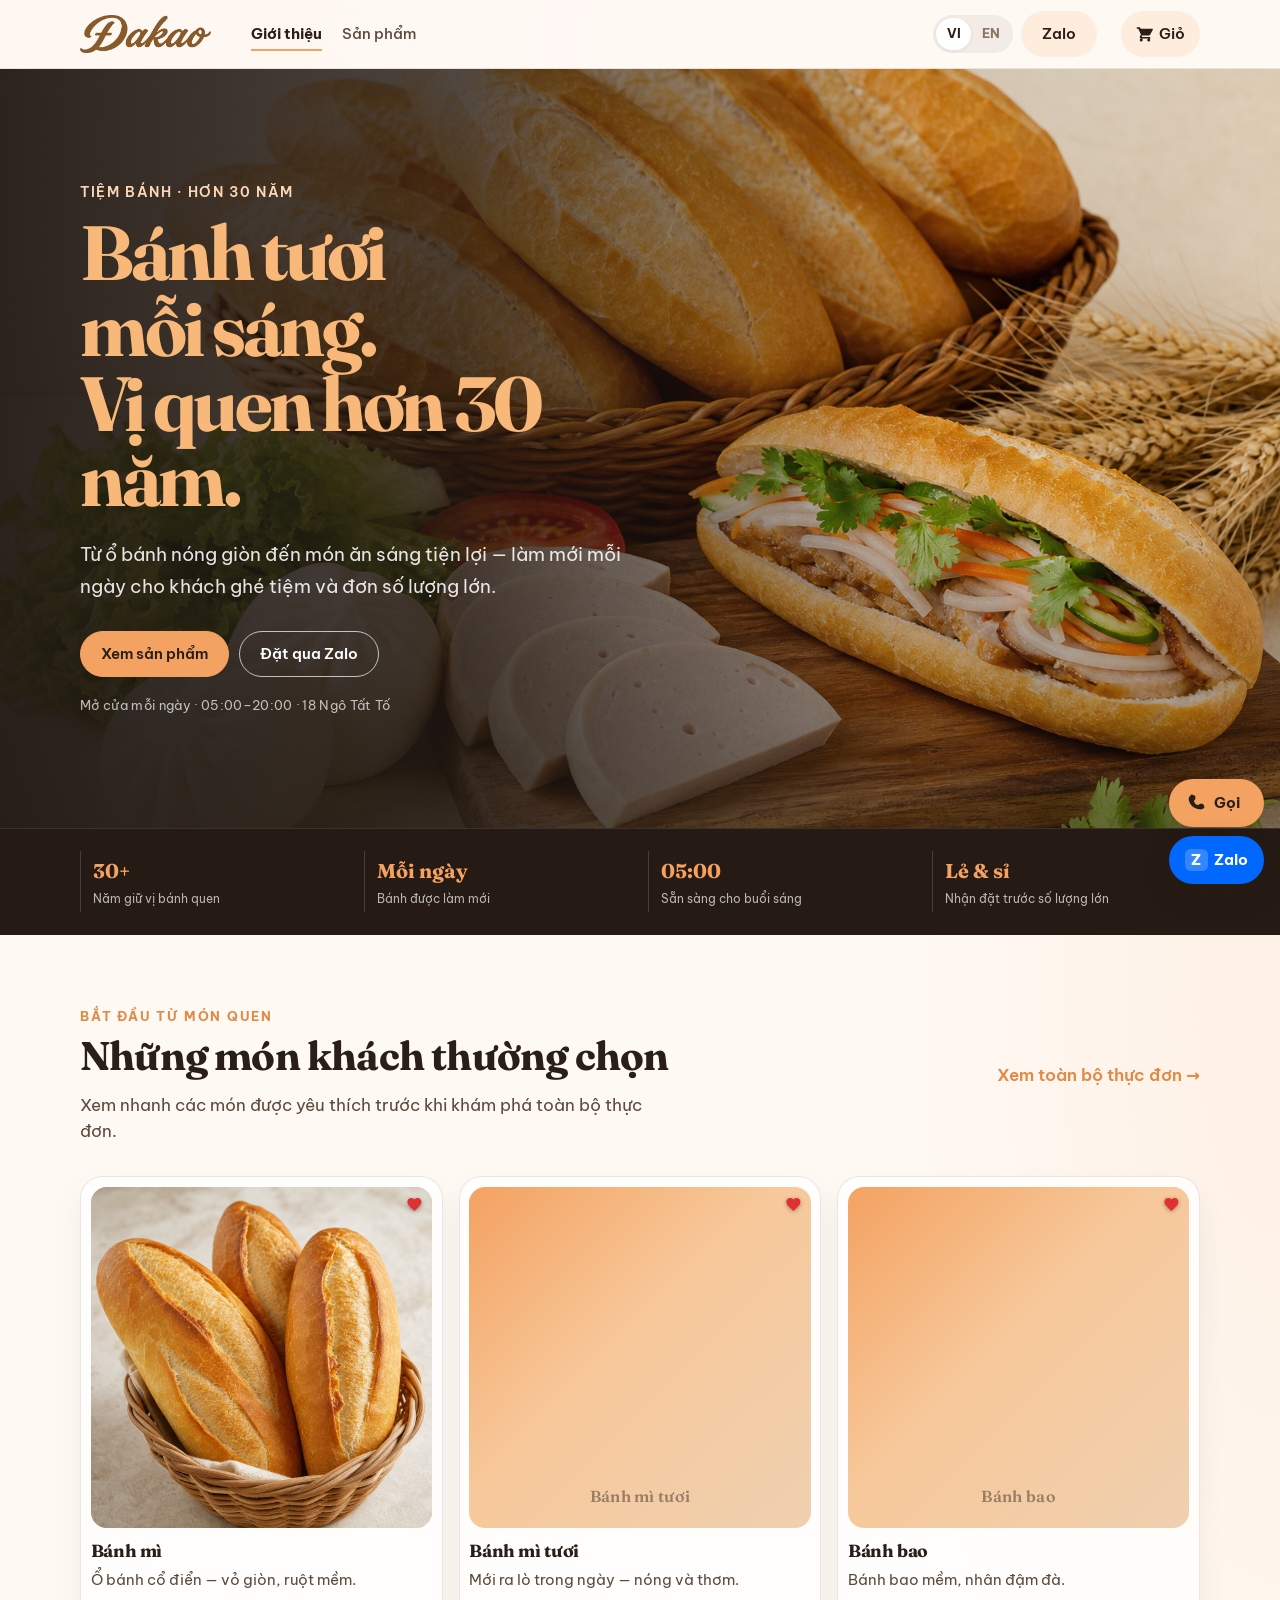
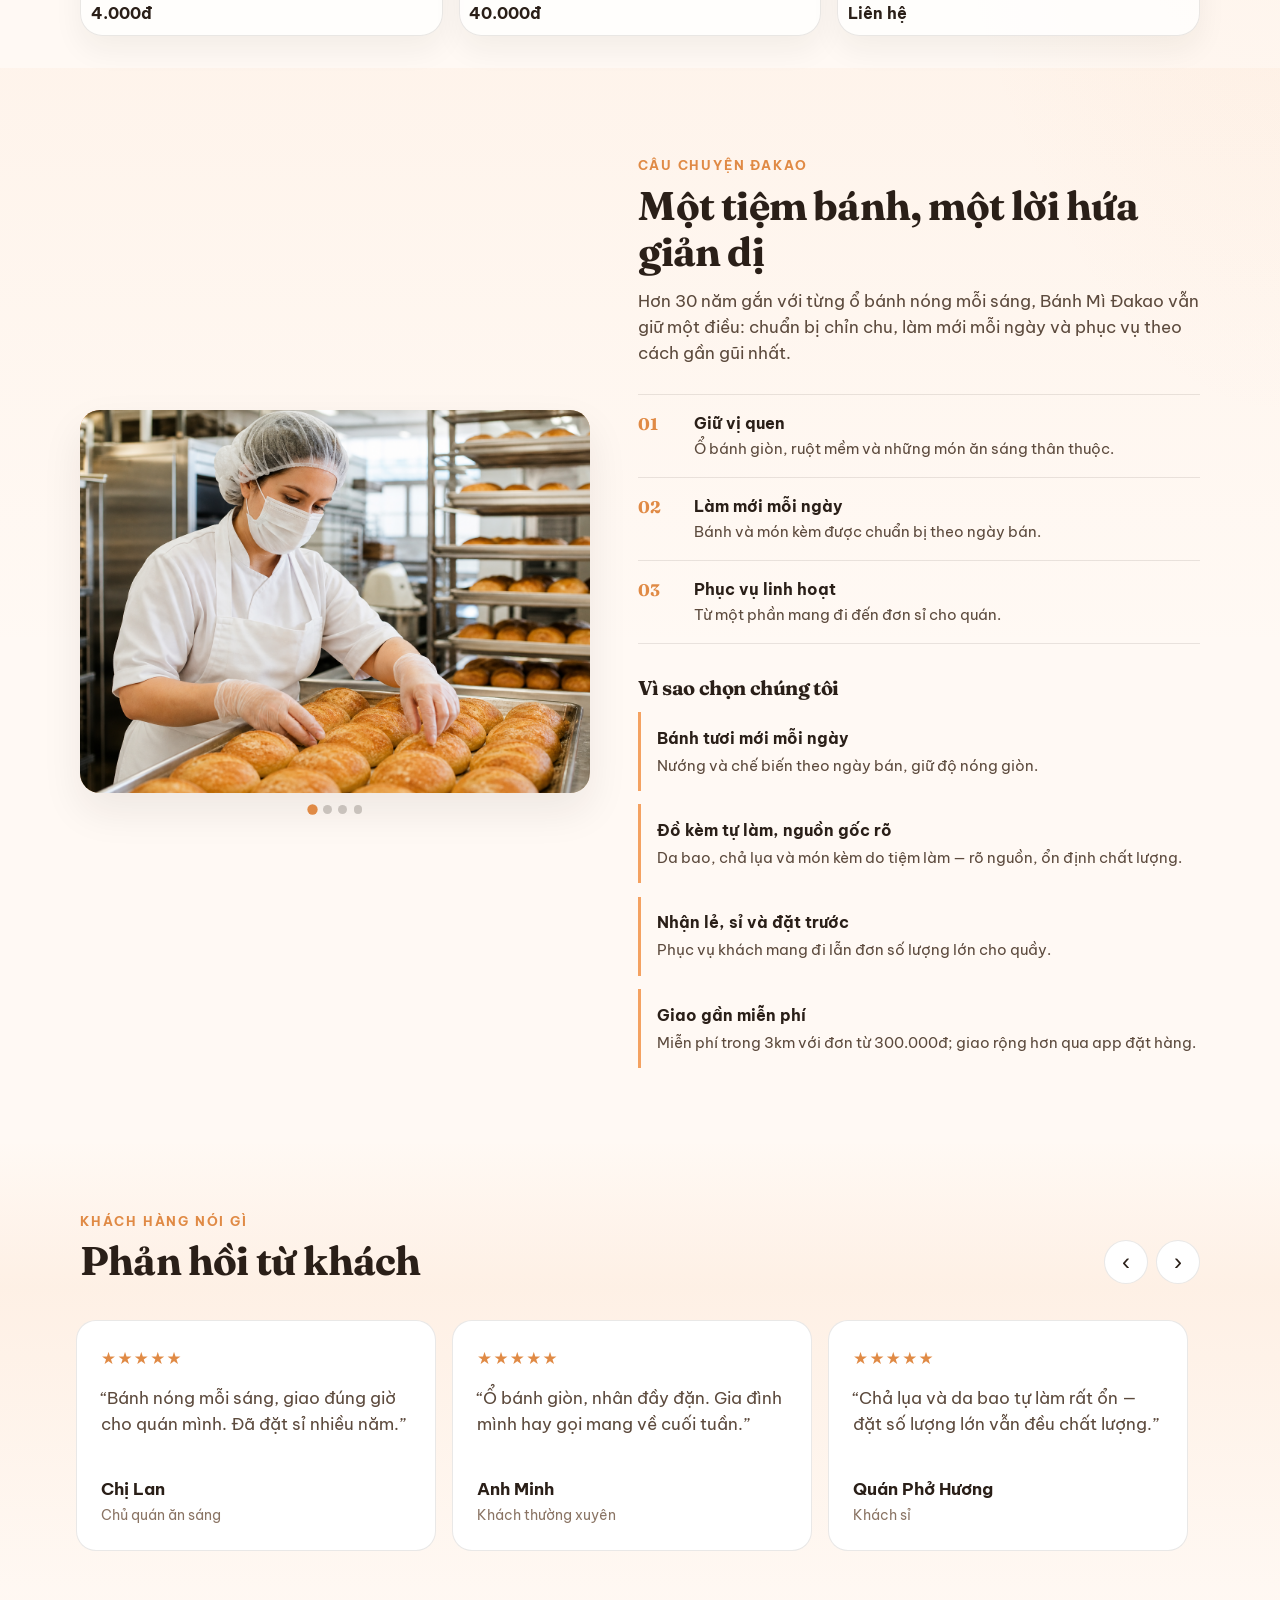
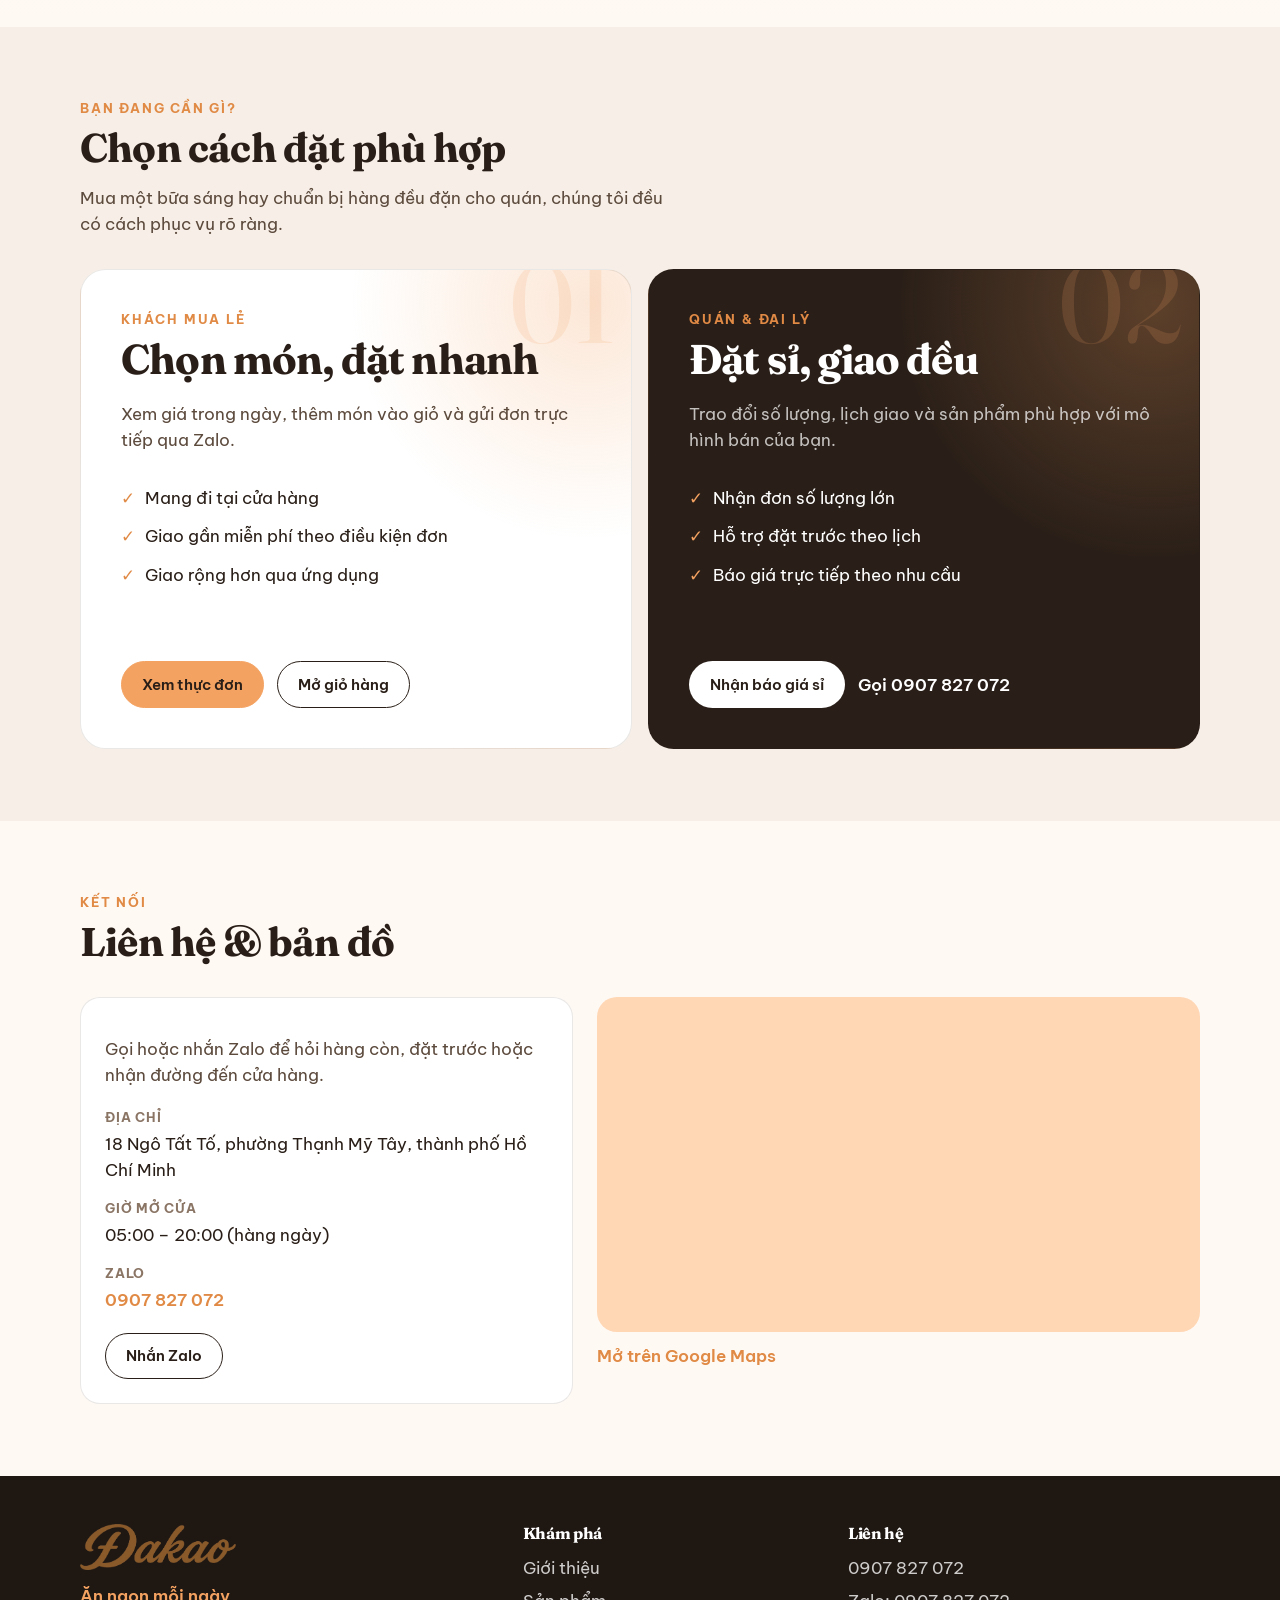
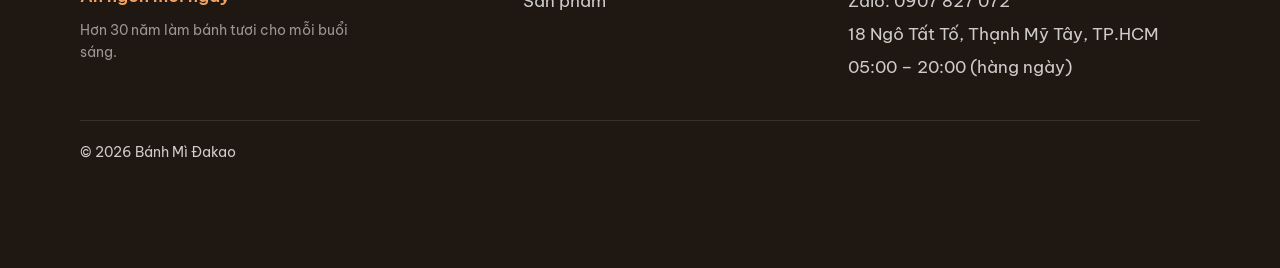
==== index.html @ 04a27c9d "Build brand-focused website preview" ====
<!DOCTYPE html>
<html lang="vi">
<head>
  <meta charset="UTF-8" />
  <meta name="viewport" content="width=device-width, initial-scale=1, viewport-fit=cover" />
  <meta name="description" content="Bánh Mì Đakao — bánh mì, bánh bao, sandwich, chả lụa. Ăn ngon mỗi ngày. Hơn 30 năm bánh tươi." />
  <link rel="canonical" href="https://banhmidakao.com/" />
  <meta property="og:type" content="website" />
  <meta property="og:locale" content="vi_VN" />
  <meta property="og:site_name" content="Bánh Mì Đakao" />
  <meta property="og:title" content="Bánh Mì Đakao — Hơn 30 năm bánh tươi mỗi ngày" />
  <meta property="og:description" content="Bánh mì, bánh bao và các món ăn sáng làm mới mỗi ngày. Nhận khách lẻ, đặt trước và đơn số lượng lớn." />
  <meta property="og:url" content="https://banhmidakao.com/" />
  <meta property="og:image" content="https://banhmidakao.com/assets/hero-banh-mi.jpg" />
  <meta name="twitter:card" content="summary_large_image" />
  <title>Bánh Mì Đakao — Ăn ngon mỗi ngày</title>
  <link rel="preconnect" href="https://fonts.googleapis.com" />
  <link rel="preconnect" href="https://fonts.gstatic.com" crossorigin />
  <link href="https://fonts.googleapis.com/css2?family=Be+Vietnam+Pro:wght@400;500;600;700&family=Fraunces:opsz,wght@9..144,600;9..144,700&display=swap" rel="stylesheet" />
  <link rel="stylesheet" href="styles.css?v=brand-refresh-4" />
  <link rel="icon" href="assets/favicon.png" type="image/png" />
  <script type="application/ld+json">
  {
    "@context": "https://schema.org",
    "@type": "Bakery",
    "name": "Bánh Mì Đakao",
    "url": "https://banhmidakao.com/",
    "image": "https://banhmidakao.com/assets/hero-banh-mi.jpg",
    "telephone": "+84907827072",
    "priceRange": "₫",
    "address": {
      "@type": "PostalAddress",
      "streetAddress": "18 Ngô Tất Tố",
      "addressLocality": "Thành phố Hồ Chí Minh",
      "addressCountry": "VN"
    },
    "openingHoursSpecification": [{
      "@type": "OpeningHoursSpecification",
      "dayOfWeek": ["Monday", "Tuesday", "Wednesday", "Thursday", "Friday", "Saturday", "Sunday"],
      "opens": "05:00",
      "closes": "20:00"
    }]
  }
  </script>
</head>
<body>
  <!--
    === EDIT NHANH (đồng bộ toàn trang) ===
    SĐT hiển thị: 0907 827 072
    SĐT tel link:  tel:+84907827072
    Zalo link:     https://zalo.me/0907827072
    Địa chỉ:       18 Ngô Tất Tố, phường Thạnh Mỹ Tây, thành phố Hồ Chí Minh
    Giờ mở cửa:    05:00 – 20:00 (hàng ngày)
    Hướng dẫn:     Docs/WEBSITE.md
  -->

  <a class="skip-link" href="#main" data-i18n="skip">Bỏ qua điều hướng</a>

  <header class="site-header">
    <div class="shell header-inner">
      <a class="logo" href="#gioi-thieu" aria-label="Bánh Mì Đakao">
        <img class="logo-img" src="assets/logo.png" alt="Đakao" width="182" height="53" />
      </a>

      <nav class="nav" aria-label="Main">
        <a href="#gioi-thieu" data-page-nav="home" data-i18n="nav.about">Giới thiệu</a>
        <a href="#san-pham" data-page-nav="products" data-i18n="nav.products">Sản phẩm</a>
      </nav>

      <div class="header-actions">
        <div class="lang-switch" role="group" aria-label="Language">
          <button type="button" class="lang-btn is-active" data-lang="vi" aria-pressed="true">VI</button>
          <button type="button" class="lang-btn" data-lang="en" aria-pressed="false">EN</button>
        </div>
        <!-- === EDIT: Zalo (header) === -->
        <a class="btn btn-ghost header-zalo" href="https://zalo.me/0907827072" target="_blank" rel="noopener noreferrer">Zalo</a>
      </div>

      <button type="button" class="nav-toggle" aria-expanded="false" aria-controls="mobile-nav" data-i18n-aria="nav.menu">
        <span class="nav-toggle-bar" aria-hidden="true"></span>
        <span class="visually-hidden" data-i18n="nav.menu">Menu</span>
      </button>

      <button type="button" class="btn btn-ghost header-cart" id="cart-open" data-i18n-aria="cart.open">
        <svg width="18" height="18" viewBox="0 0 24 24" fill="currentColor" aria-hidden="true"><path d="M7 18c-1.1 0-2 .9-2 2s.9 2 2 2 2-.9 2-2-.9-2-2-2Zm10 0c-1.1 0-2 .9-2 2s.9 2 2 2 2-.9 2-2-.9-2-2-2ZM7.2 14h9.9c.75 0 1.4-.41 1.74-1.03l3.58-6.49A1 1 0 0 0 21.55 5H6.21l-.94-2H1v2h2l3.6 7.59-1.35 2.44A2 2 0 0 0 7.2 18H19v-2H7.42l.78-1.42Z"/></svg>
        <span data-i18n="cart.openShort">Giỏ</span>
        <span class="cart-badge" id="cart-badge" hidden>0</span>
      </button>
    </div>

    <div id="mobile-nav" class="mobile-nav" hidden>
      <a href="#gioi-thieu" data-page-nav="home" data-i18n="nav.about">Giới thiệu</a>
      <a href="#san-pham" data-page-nav="products" data-i18n="nav.products">Sản phẩm</a>
      <a href="#giao-hang" data-page-nav="home" data-i18n="nav.delivery">Giao hàng</a>
    </div>
  </header>

  <main id="main">
    <div id="page-home" class="page-panel" data-page="home">
    <!-- === EDIT: Hero === -->
    <section id="top" class="hero" aria-labelledby="hero-brand">
      <div class="hero-media media-slot" data-ph="Hero">
        <img src="assets/hero-banh-mi.jpg" alt="Bánh mì nóng giòn của Bánh Mì Đakao" width="1920" height="1080" />
      </div>
      <div class="hero-overlay" aria-hidden="true"></div>
      <div class="shell hero-content">
        <p class="hero-kicker" data-i18n="hero.kicker">Tiệm bánh · Hơn 30 năm</p>
        <h1 id="hero-brand"><span class="hero-title-line" data-i18n="brandHero.title1">Bánh tươi mỗi sáng.</span><br /><span data-i18n="brandHero.title2">Vị quen hơn 30 năm.</span></h1>
        <p class="hero-lead" data-i18n="brandHero.lead">Từ ổ bánh nóng giòn đến món ăn sáng tiện lợi — làm mới mỗi ngày cho khách ghé tiệm và đơn số lượng lớn.</p>
        <div class="hero-actions">
          <a class="btn btn-primary" href="#san-pham" data-i18n="cta.products">Xem thực đơn</a>
          <a class="btn btn-outline-light" href="https://zalo.me/0907827072" target="_blank" rel="noopener noreferrer" data-i18n="brandHero.zalo">Đặt qua Zalo</a>
        </div>
        <p class="hero-note" data-i18n="brandHero.note">Mở cửa mỗi ngày · 05:00–20:00 · 18 Ngô Tất Tố</p>
      </div>
    </section>

    <section class="brand-proof" aria-label="Điểm nổi bật của Bánh Mì Đakao">
      <div class="shell brand-proof-grid">
        <div><strong>30+</strong><span data-i18n="proof.years">Năm giữ vị bánh quen</span></div>
        <div><strong data-i18n="proof.dailyTitle">Mỗi ngày</strong><span data-i18n="proof.daily">Bánh được làm mới</span></div>
        <div><strong>05:00</strong><span data-i18n="proof.morning">Sẵn sàng cho buổi sáng</span></div>
        <div><strong data-i18n="proof.retailTitle">Lẻ &amp; sỉ</strong><span data-i18n="proof.retail">Nhận đặt trước số lượng lớn</span></div>
      </div>
    </section>

    <section class="section home-favorites" aria-labelledby="home-favorites-title">
      <div class="shell">
        <div class="section-head brand-section-head">
          <div>
            <p class="eyebrow" data-i18n="homeBest.eyebrow">Bắt đầu từ món quen</p>
            <h2 id="home-favorites-title" data-i18n="homeBest.title">Những món khách thường chọn</h2>
            <p class="lead" data-i18n="homeBest.lead">Xem nhanh các món được yêu thích trước khi khám phá toàn bộ thực đơn.</p>
          </div>
          <a class="text-link" href="#san-pham" data-i18n="homeBest.link">Xem toàn bộ thực đơn →</a>
        </div>
        <ul class="product-grid brand-product-grid" id="home-best-sellers-grid" data-catalog="home-bestsellers">
          <li class="catalog-loading">Đang tải sản phẩm…</li>
        </ul>
      </div>
    </section>

    <!-- === EDIT: Giới thiệu === -->
    <section id="gioi-thieu" class="section about" aria-labelledby="about-title">
      <div class="shell about-grid">
        <div class="about-visual about-gallery" data-about-gallery>
          <div class="about-gallery-viewport">
            <ul class="about-gallery-track" data-about-gallery-track>
              <li class="about-gallery-slide">
                <div class="media-slot ratio-4x3" data-ph="About">
                  <img src="assets/about/01.jpg" alt="" width="960" height="720" />
                </div>
              </li>
              <li class="about-gallery-slide">
                <div class="media-slot ratio-4x3" data-ph="About">
                  <img src="assets/about/02.jpg" alt="" width="960" height="720" />
                </div>
              </li>
              <li class="about-gallery-slide">
                <div class="media-slot ratio-4x3" data-ph="About">
                  <img src="assets/about/03.jpg" alt="" width="960" height="720" />
                </div>
              </li>
              <li class="about-gallery-slide">
                <div class="media-slot ratio-4x3" data-ph="About">
                  <img src="assets/about/04.jpg" alt="" width="960" height="720" />
                </div>
              </li>
            </ul>
          </div>
          <div class="about-gallery-dots" data-about-gallery-dots></div>
        </div>
        <div class="about-copy reveal">
          <p class="eyebrow" data-i18n="story.eyebrow">Câu chuyện Đakao</p>
          <h2 id="about-title" data-i18n="story.title">Một tiệm bánh, một lời hứa giản dị</h2>
          <p class="lead" data-i18n="story.lead">Hơn 30 năm gắn với từng ổ bánh nóng mỗi sáng, Bánh Mì Đakao vẫn giữ một điều: chuẩn bị chỉn chu, làm mới mỗi ngày và phục vụ theo cách gần gũi nhất.</p>

          <div class="story-points" aria-label="Giá trị thương hiệu">
            <div><span>01</span><p><strong data-i18n="story.1.title">Giữ vị quen</strong><span data-i18n="story.1.body">Ổ bánh giòn, ruột mềm và những món ăn sáng thân thuộc.</span></p></div>
            <div><span>02</span><p><strong data-i18n="story.2.title">Làm mới mỗi ngày</strong><span data-i18n="story.2.body">Bánh và món kèm được chuẩn bị theo ngày bán.</span></p></div>
            <div><span>03</span><p><strong data-i18n="story.3.title">Phục vụ linh hoạt</strong><span data-i18n="story.3.body">Từ một phần mang đi đến đơn sỉ cho quán.</span></p></div>
          </div>

          <h3 class="why-title" data-i18n="why.title">Vì sao chọn chúng tôi</h3>
          <ul class="why-list">
            <li>
              <strong data-i18n="why.1.title">Bánh tươi mới mỗi ngày</strong>
              <span data-i18n="why.1.body">Nướng và chế biến theo ngày bán, giữ độ nóng giòn.</span>
            </li>
            <li>
              <strong data-i18n="why.2.title">Đồ kèm tự làm, nguồn gốc rõ</strong>
              <span data-i18n="why.2.body">Da bao, chả lụa và món kèm do tiệm làm — rõ nguồn, ổn định chất lượng.</span>
            </li>
            <li>
              <strong data-i18n="why.3.title">Nhận lẻ, sỉ và đặt trước</strong>
              <span data-i18n="why.3.body">Phục vụ khách mang đi lẫn đơn số lượng lớn cho quầy.</span>
            </li>
            <li>
              <strong data-i18n="why.4.title">Giao gần miễn phí</strong>
              <span data-i18n="why.4.body">Miễn phí trong 3km với đơn từ 300.000đ; giao rộng hơn qua app đặt hàng.</span>
            </li>
          </ul>
        </div>
      </div>
    </section>

    <!-- === EDIT: Feedback khách hàng === -->
    <section id="feedback" class="section feedback" aria-labelledby="feedback-title">
      <div class="shell">
        <div class="section-head">
          <div>
            <p class="eyebrow" data-i18n="feedback.eyebrow">Khách hàng nói gì</p>
            <h2 id="feedback-title" data-i18n="feedback.title">Phản hồi từ khách</h2>
          </div>
          <div class="carousel-nav">
            <button type="button" class="carousel-btn" data-carousel-prev aria-label="Previous">
              <span aria-hidden="true">‹</span>
            </button>
            <button type="button" class="carousel-btn" data-carousel-next aria-label="Next">
              <span aria-hidden="true">›</span>
            </button>
          </div>
        </div>

        <div class="carousel" data-carousel>
          <div class="carousel-track" data-carousel-track>
            <article class="feedback-card">
              <div class="stars" aria-label="5/5">★★★★★</div>
              <p data-i18n="feedback.1.text">“Bánh nóng mỗi sáng, giao đúng giờ cho quán mình. Đã đặt sỉ nhiều năm.”</p>
              <footer>
                <strong data-i18n="feedback.1.name">Chị Lan</strong>
                <span data-i18n="feedback.1.meta">Chủ quán ăn sáng</span>
              </footer>
            </article>
            <article class="feedback-card">
              <div class="stars" aria-label="5/5">★★★★★</div>
              <p data-i18n="feedback.2.text">“Ổ bánh giòn, nhân đầy đặn. Gia đình mình hay gọi mang về cuối tuần.”</p>
              <footer>
                <strong data-i18n="feedback.2.name">Anh Minh</strong>
                <span data-i18n="feedback.2.meta">Khách thường xuyên</span>
              </footer>
            </article>
            <article class="feedback-card">
              <div class="stars" aria-label="5/5">★★★★★</div>
              <p data-i18n="feedback.3.text">“Chả lụa và da bao tự làm rất ổn — đặt số lượng lớn vẫn đều chất lượng.”</p>
              <footer>
                <strong data-i18n="feedback.3.name">Quán Phở Hương</strong>
                <span data-i18n="feedback.3.meta">Khách sỉ</span>
              </footer>
            </article>
            <article class="feedback-card">
              <div class="stars" aria-label="5/5">★★★★★</div>
              <p data-i18n="feedback.4.text">“Nhân viên dễ nói, đặt qua Zalo nhanh. Sandwich nguyên cám cũng ngon.”</p>
              <footer>
                <strong data-i18n="feedback.4.name">Bạn Thu</strong>
                <span data-i18n="feedback.4.meta">Văn phòng gần tiệm</span>
              </footer>
            </article>
            <article class="feedback-card">
              <div class="stars" aria-label="5/5">★★★★★</div>
              <p data-i18n="feedback.5.text">“Hơn 30 năm mà vẫn giữ được cảm giác bánh nhà — đáng tin để đặt hàng ngày.”</p>
              <footer>
                <strong data-i18n="feedback.5.name">Chú Hùng</strong>
                <span data-i18n="feedback.5.meta">Khách lâu năm</span>
              </footer>
            </article>
          </div>
        </div>
      </div>
    </section>

    <!-- === EDIT: Giao hàng / sỉ === -->
    <section id="giao-hang" class="section order-paths" aria-labelledby="delivery-title">
      <div class="shell">
        <div class="section-head brand-section-head">
          <div>
            <p class="eyebrow" data-i18n="paths.eyebrow">Bạn đang cần gì?</p>
            <h2 id="delivery-title" data-i18n="paths.title">Chọn cách đặt phù hợp</h2>
            <p class="lead" data-i18n="paths.lead">Mua một bữa sáng hay chuẩn bị hàng đều đặn cho quán, chúng tôi đều có cách phục vụ rõ ràng.</p>
          </div>
        </div>
        <div class="order-path-grid">
          <article class="order-path-card retail-path">
            <span class="order-path-number">01</span>
            <p class="eyebrow" data-i18n="paths.retail.eyebrow">Khách mua lẻ</p>
            <h3 data-i18n="paths.retail.title">Chọn món, đặt nhanh</h3>
            <p data-i18n="paths.retail.lead">Xem giá trong ngày, thêm món vào giỏ và gửi đơn trực tiếp qua Zalo.</p>
            <ul>
              <li data-i18n="paths.retail.1">Mang đi tại cửa hàng</li>
              <li data-i18n="paths.retail.2">Giao gần miễn phí theo điều kiện đơn</li>
              <li data-i18n="paths.retail.3">Giao rộng hơn qua ứng dụng</li>
            </ul>
            <div class="order-path-actions">
              <a class="btn btn-primary" href="#san-pham">Xem thực đơn</a>
              <button type="button" class="btn btn-outline" data-open-cart>Mở giỏ hàng</button>
            </div>
          </article>
          <article class="order-path-card wholesale-path">
            <span class="order-path-number">02</span>
            <p class="eyebrow" data-i18n="paths.wholesale.eyebrow">Quán &amp; đại lý</p>
            <h3 data-i18n="paths.wholesale.title">Đặt sỉ, giao đều</h3>
            <p data-i18n="paths.wholesale.lead">Trao đổi số lượng, lịch giao và sản phẩm phù hợp với mô hình bán của bạn.</p>
            <ul>
              <li data-i18n="paths.wholesale.1">Nhận đơn số lượng lớn</li>
              <li data-i18n="paths.wholesale.2">Hỗ trợ đặt trước theo lịch</li>
              <li data-i18n="paths.wholesale.3">Báo giá trực tiếp theo nhu cầu</li>
            </ul>
            <div class="order-path-actions">
              <a class="btn btn-light" href="https://zalo.me/0907827072" target="_blank" rel="noopener noreferrer" data-i18n="paths.wholesale.cta">Nhận báo giá sỉ</a>
              <a class="text-link light-link" href="tel:+84907827072">Gọi 0907 827 072</a>
            </div>
          </article>
        </div>
      </div>
    </section>

    <!-- === EDIT: Liên hệ === -->
    <section id="lien-he" class="section contact" aria-labelledby="contact-title">
      <div class="shell">
        <div class="section-head">
          <div>
            <p class="eyebrow" data-i18n="contact.eyebrow">Kết nối</p>
            <h2 id="contact-title" data-i18n="contact.title">Liên hệ &amp; bản đồ</h2>
          </div>
        </div>

        <div class="contact-layout">
          <div class="contact-panel">
            <p class="lead" data-i18n="contact.pitch">Gọi hoặc nhắn Zalo để hỏi hàng còn, đặt trước hoặc nhận đường đến cửa hàng.</p>
            <dl class="contact-list">
              <div>
                <dt data-i18n="contact.address">Địa chỉ</dt>
                <dd>18 Ngô Tất Tố, phường Thạnh Mỹ Tây, thành phố Hồ Chí Minh</dd>
              </div>
              <div>
                <dt data-i18n="contact.hours">Giờ mở cửa</dt>
                <dd data-i18n="contact.hoursValue">05:00 – 20:00 (hàng ngày)</dd>
              </div>
              <div>
                <dt>Zalo</dt>
                <dd><a href="https://zalo.me/0907827072" target="_blank" rel="noopener noreferrer">0907 827 072</a></dd>
              </div>
            </dl>
            <div class="contact-actions">
              <a class="btn btn-outline" href="https://zalo.me/0907827072" target="_blank" rel="noopener noreferrer" data-i18n="cta.zalo">Nhắn Zalo</a>
            </div>
          </div>

          <div class="contact-map">
            <iframe
              title="Bản đồ Bánh Mì Đakao — 18 Ngô Tất Tố"
              loading="lazy"
              referrerpolicy="no-referrer-when-downgrade"
              src="https://maps.google.com/maps?q=18+Ng%C3%B4+T%E1%BA%A5t+T%E1%BB%91,+ph%C6%B0%E1%BB%9Dng+Th%E1%BA%A1nh+M%E1%BB%B9+T%C3%A2y,+th%C3%A0nh+ph%E1%BB%91+H%E1%BB%93+Ch%C3%AD+Minh&hl=vi&z=16&output=embed"
              allowfullscreen
            ></iframe>
            <a
              class="map-link"
              href="https://maps.google.com/maps?q=18+Ng%C3%B4+T%E1%BA%A5t+T%E1%BB%91,+ph%C6%B0%E1%BB%9Dng+Th%E1%BA%A1nh+M%E1%BB%B9+T%C3%A2y,+th%C3%A0nh+ph%E1%BB%91+H%E1%BB%93+Ch%C3%AD+Minh"
              target="_blank"
              rel="noopener noreferrer"
              data-i18n="contact.map"
            >Mở trên Google Maps</a>
          </div>
        </div>
      </div>
    </section>
    </div>

    <div id="page-products" class="page-panel" data-page="products" hidden>
    <section class="menu-intro" aria-labelledby="menu-intro-title">
      <div class="shell menu-intro-inner">
        <div>
          <p class="eyebrow" data-i18n="menuHero.eyebrow">Thực đơn Đakao</p>
          <h1 id="menu-intro-title" data-i18n="menuHero.title">Món quen cho mỗi buổi sáng</h1>
          <p data-i18n="menuHero.lead">Bánh mì, bánh bao, xôi và món ăn kèm — cập nhật trực tiếp từ cửa hàng.</p>
        </div>
        <div class="menu-intro-note">
          <strong data-i18n="menuHero.noteTitle">Làm mới mỗi ngày</strong>
          <span data-i18n="menuHero.note">Liên hệ để xác nhận món còn và thời gian nhận.</span>
        </div>
      </div>
    </section>
    <!-- === EDIT: Best sellers === -->
    <section id="best-sellers" class="section bestsellers" aria-labelledby="best-title">
      <div class="shell">
        <div class="section-head">
          <div>
            <p class="eyebrow" data-i18n="best.eyebrow">Bán chạy</p>
            <h2 id="best-title" data-i18n="best.title">Món được yêu thích</h2>
          </div>
          <a class="text-link" href="#san-pham" data-i18n="best.seeAll">Xem tất cả sản phẩm →</a>
        </div>
        <ul class="product-grid best-grid" id="best-sellers-grid" data-catalog="bestsellers">
          <li class="catalog-loading" data-i18n="catalog.loading">Đang tải sản phẩm…</li>
        </ul>
      </div>
    </section>

    <!-- === EDIT: Danh mục sản phẩm === -->
    <section id="san-pham" class="section products" aria-labelledby="products-title">
      <div class="shell">
        <div class="section-head">
          <div>
            <p class="eyebrow" data-i18n="products.eyebrow">Thực đơn</p>
            <h2 id="products-title" data-i18n="products.title">Danh mục sản phẩm</h2>
          </div>
          <div class="section-head-actions">
            <a class="btn btn-outline" href="https://zalo.me/0907827072" target="_blank" rel="noopener noreferrer" data-i18n="cta.zalo">Nhắn Zalo</a>
          </div>
        </div>
        <p class="lead products-lead" data-i18n="products.lead">Giá cập nhật theo ngày — vui lòng liên hệ để xác nhận còn hàng và báo giá.</p>
        <p class="catalog-error" id="catalog-error" hidden></p>
        <div id="product-categories" data-catalog="categories">
          <p class="catalog-loading" data-i18n="catalog.loading">Đang tải sản phẩm…</p>
        </div>
      </div>
    </section>
    </div>
  </main>

  <footer class="site-footer">
    <div class="shell footer-grid">
      <div class="footer-brand">
        <a class="logo" href="#gioi-thieu" aria-label="Bánh Mì Đakao">
          <img class="logo-img" src="assets/logo.png" alt="Đakao" width="182" height="53" />
        </a>
        <p data-i18n="slogan">Ăn ngon mỗi ngày</p>
        <span>Hơn 30 năm làm bánh tươi cho mỗi buổi sáng.</span>
      </div>
      <div>
        <h3 data-i18n="footer.explore">Khám phá</h3>
        <ul>
          <li><a href="#gioi-thieu" data-page-nav="home" data-i18n="nav.about">Giới thiệu</a></li>
          <li><a href="#san-pham" data-page-nav="products" data-i18n="nav.products">Sản phẩm</a></li>
        </ul>
      </div>
      <!-- === EDIT: SĐT / địa chỉ (footer) === -->
      <div>
        <h3 data-i18n="nav.contact">Liên hệ</h3>
        <ul>
          <li><a href="tel:+84907827072">0907 827 072</a></li>
          <li><a href="https://zalo.me/0907827072" target="_blank" rel="noopener noreferrer">Zalo: 0907 827 072</a></li>
          <li>18 Ngô Tất Tố, Thạnh Mỹ Tây, TP.HCM</li>
          <li data-i18n="contact.hoursValue">05:00 – 20:00 (hàng ngày)</li>
        </ul>
      </div>
    </div>
    <div class="shell footer-bottom">
      <p>© <span id="year"></span> Bánh Mì Đakao</p>
    </div>
  </footer>

  <div class="fab-stack" aria-label="Quick contact">
    <!-- === EDIT: SĐT / Zalo (nút nổi) === -->
    <a class="fab fab-call" href="tel:+84907827072" data-i18n-aria="cta.call">
      <svg width="22" height="22" viewBox="0 0 24 24" fill="currentColor" aria-hidden="true"><path d="M6.6 3.2c.4-.4 1-.5 1.5-.3l2.4 1c.5.2.8.7.8 1.2v2.3c0 .4-.2.8-.6 1-.7.5-1 1.2-.8 2 .5 1.8 1.9 3.2 3.7 3.7.8.2 1.5-.1 2-.8.2-.4.6-.6 1-.6h2.3c.5 0 1 .3 1.2.8l1 2.4c.2.5.1 1.1-.3 1.5-1.2 1.2-3 1.8-4.8 1.5C9.6 18.3 5.7 14.4 4.1 9c-.3-1.8.3-3.6 1.5-4.8Z"/></svg>
      <span data-i18n="cta.callShort">Gọi</span>
    </a>
    <a class="fab fab-zalo" href="https://zalo.me/0907827072" target="_blank" rel="noopener noreferrer" aria-label="Zalo">
      <span class="fab-zalo-mark" aria-hidden="true">Z</span>
      <span>Zalo</span>
    </a>
  </div>

  <!-- Cart drawer -->
  <div class="cart-drawer" id="cart-drawer" hidden>
    <div class="cart-drawer-backdrop" data-cart-close tabindex="-1"></div>
    <div
      class="cart-drawer-panel"
      role="dialog"
      aria-modal="true"
      aria-labelledby="cart-title"
      tabindex="-1"
    >
      <header class="cart-drawer-head">
        <div>
          <p class="eyebrow" data-i18n="cart.eyebrow">Đơn của bạn</p>
          <h2 id="cart-title" data-i18n="cart.title">Giỏ hàng</h2>
        </div>
        <button type="button" class="product-modal-close" data-cart-close data-i18n-aria="cart.close">
          <span aria-hidden="true">×</span>
        </button>
      </header>
      <p class="cart-empty" id="cart-empty" data-i18n="cart.empty">Giỏ hàng đang trống. Chọn món và bấm “Thêm vào giỏ”.</p>
      <div class="cart-list-scroll" id="cart-list-wrap" hidden>
        <ul class="cart-list" id="cart-list"></ul>
      </div>
      <div class="cart-footer" id="cart-footer" hidden>
        <div class="cart-note-field" id="cart-note-wrap">
          <label for="cart-note" data-i18n="cart.note">Ghi chú (tuỳ chọn)</label>
          <textarea id="cart-note" name="cart_note" rows="2"></textarea>
        </div>
        <div class="cart-total-row">
          <span data-i18n="cart.total">Tổng cộng</span>
          <strong id="cart-total">0đ</strong>
        </div>
        <p class="form-status" id="cart-status" role="status" aria-live="polite" hidden></p>
        <div class="cart-drawer-actions" id="cart-actions">
          <button type="button" class="btn btn-primary btn-block" id="cart-confirm" data-i18n="cart.confirm">
            Xác nhận gửi Zalo
          </button>
          <button type="button" class="btn btn-outline btn-block" id="cart-clear" data-i18n="cart.clear">
            Xóa giỏ hàng
          </button>
        </div>
      </div>
    </div>
  </div>

  <!-- === EDIT: Modal chi tiết sản phẩm === -->
  <div class="product-modal" id="product-modal" hidden>
    <div class="product-modal-backdrop" data-modal-close tabindex="-1"></div>
    <div
      class="product-modal-dialog"
      role="dialog"
      aria-modal="true"
      aria-labelledby="product-modal-title"
      tabindex="-1"
    >
      <button type="button" class="product-modal-close" data-modal-close data-i18n-aria="productModal.close">
        <span aria-hidden="true">×</span>
      </button>
      <div class="product-modal-grid">
        <div class="media-slot ratio-1x1 product-modal-media" id="product-modal-media" data-ph="">
          <img id="product-modal-img" alt="" width="600" height="600" />
        </div>
        <div class="product-modal-copy">
          <p class="eyebrow" data-i18n="productModal.eyebrow">Chi tiết sản phẩm</p>
          <h2 id="product-modal-title"></h2>
          <p class="price product-modal-price" id="product-modal-price"></p>
          <p class="lead" id="product-modal-desc"></p>
          <p class="product-modal-detail" id="product-modal-detail"></p>
          <div class="qty-unit-row">
            <div class="qty-field">
              <label for="product-modal-qty" data-i18n="productModal.qty">Số lượng</label>
              <div class="qty-stepper">
                <button type="button" class="qty-btn" id="product-modal-qty-minus" aria-label="−">−</button>
                <input
                  id="product-modal-qty"
                  type="number"
                  inputmode="numeric"
                  min="1"
                  step="1"
                  value="1"
                />
                <button type="button" class="qty-btn" id="product-modal-qty-plus" aria-label="+">+</button>
              </div>
            </div>
            <div class="unit-field">
              <span class="field-label" data-i18n="productModal.unit">Đơn vị</span>
              <p class="unit-text" id="product-modal-unit">ổ</p>
            </div>
          </div>
          <div class="product-modal-actions">
            <button type="button" class="btn btn-primary" id="product-modal-order" data-i18n="productModal.order">
              Thêm vào giỏ
            </button>
            <button type="button" class="btn btn-outline" data-modal-close data-i18n="productModal.close">
              Đóng
            </button>
          </div>
        </div>
      </div>
    </div>
  </div>

  <script src="script.js?v=brand-refresh-4" defer></script>
</body>
</html>
---- styles.css ----
/* Bánh Mì Đakao — landing redesign */

:root {
  --primary: #f4a261;
  --primary-dark: #e08a45;
  --primary-soft: #ffd7b5;
  --ink: #2a1f18;
  --ink-soft: #5c4a3d;
  --muted: #8a7464;
  --bg: #fff9f4;
  --bg-deep: #2a1f18;
  --surface: #ffffff;
  --border: rgba(42, 31, 24, 0.1);
  --focus: #e08a45;
  --shadow: 0 18px 40px rgba(42, 31, 24, 0.08);
  --font: "Be Vietnam Pro", system-ui, sans-serif;
  --display: "Fraunces", Georgia, "Times New Roman", serif;
  --shell: 1120px;
  --header-h: 4.25rem;
  --radius: 1.25rem;
  --radius-sm: 0.75rem;
  --ease: 220ms cubic-bezier(0.22, 1, 0.36, 1);
}

*,
*::before,
*::after {
  box-sizing: border-box;
}

html {
  scroll-behavior: smooth;
  scroll-padding-top: calc(var(--header-h) + 0.75rem);
}

body {
  margin: 0;
  font-family: var(--font);
  font-size: 1.05rem;
  line-height: 1.55;
  color: var(--ink);
  background:
    radial-gradient(ellipse 80% 50% at 10% -10%, rgba(244, 162, 97, 0.18), transparent 55%),
    radial-gradient(ellipse 60% 40% at 100% 20%, rgba(244, 162, 97, 0.1), transparent 50%),
    var(--bg);
  -webkit-font-smoothing: antialiased;
}

img {
  max-width: 100%;
  display: block;
}

a {
  color: var(--primary-dark);
  text-underline-offset: 0.18em;
}

a:hover {
  color: var(--primary);
}

a:focus-visible,
button:focus-visible,
input:focus-visible,
textarea:focus-visible {
  outline: 3px solid var(--focus);
  outline-offset: 3px;
}

.shell {
  width: min(100% - 2rem, var(--shell));
  margin-inline: auto;
}

ul {
  margin: 0;
  padding: 0;
  list-style: none;
}

h1,
h2,
h3,
h4,
.hero-brand {
  font-family: var(--display);
  font-weight: 700;
  line-height: 1.15;
  letter-spacing: -0.02em;
}

.visually-hidden {
  position: absolute;
  width: 1px;
  height: 1px;
  padding: 0;
  margin: -1px;
  overflow: hidden;
  clip: rect(0, 0, 0, 0);
  white-space: nowrap;
  border: 0;
}

.skip-link {
  position: absolute;
  left: 1rem;
  top: -4rem;
  z-index: 100;
  padding: 0.6rem 1rem;
  background: var(--ink);
  color: #fff;
  border-radius: 0.5rem;
}

.skip-link:focus {
  top: 1rem;
  color: #fff;
}

/* Buttons */
.btn {
  display: inline-flex;
  align-items: center;
  justify-content: center;
  gap: 0.45rem;
  min-height: 2.75rem;
  padding: 0.65rem 1.25rem;
  border-radius: 999px;
  border: 1.5px solid transparent;
  font: inherit;
  font-weight: 600;
  font-size: 0.95rem;
  text-decoration: none;
  cursor: pointer;
  transition: transform var(--ease), background var(--ease), color var(--ease), border-color var(--ease);
}

.btn:hover {
  transform: translateY(-1px);
  color: inherit;
}

.btn-primary {
  background: var(--primary);
  color: var(--ink);
  border-color: var(--primary);
}

.btn-primary:hover {
  background: var(--primary-dark);
  border-color: var(--primary-dark);
  color: #fff;
}

.btn-outline {
  background: transparent;
  border-color: var(--ink);
  color: var(--ink);
}

.btn-outline:hover {
  background: var(--ink);
  color: #fff;
}

.btn-ghost {
  background: rgba(244, 162, 97, 0.15);
  color: var(--ink);
}

.btn-light {
  background: #fff;
  color: var(--ink);
}

.btn-light:hover {
  background: var(--primary-soft);
  color: var(--ink);
}

.btn-outline-light {
  background: transparent;
  border-color: rgba(255, 255, 255, 0.7);
  color: #fff;
}

.btn-outline-light:hover {
  background: #fff;
  color: var(--ink);
  border-color: #fff;
}

.btn-block {
  width: 100%;
}

.text-link {
  font-weight: 600;
  text-decoration: none;
  color: var(--primary-dark);
}

.text-link:hover {
  color: var(--ink);
}

/* Header */
.site-header {
  position: sticky;
  top: 0;
  z-index: 50;
  background: rgba(255, 249, 244, 0.88);
  backdrop-filter: blur(12px);
  border-bottom: 1px solid var(--border);
}

.header-inner {
  display: flex;
  align-items: center;
  gap: 1rem;
  min-height: var(--header-h);
}

.logo {
  display: inline-flex;
  align-items: center;
  text-decoration: none;
  color: var(--ink);
  flex-shrink: 0;
}

.logo:hover {
  color: var(--ink);
}

.logo-img {
  height: 2.4rem;
  width: auto;
  max-width: 11rem;
}

.nav {
  display: none;
  gap: 1.25rem;
  margin-left: 1.5rem;
}

.nav a {
  color: var(--ink-soft);
  text-decoration: none;
  font-weight: 500;
  font-size: 0.95rem;
  padding: 0.35rem 0;
  box-shadow: inset 0 -2px 0 transparent;
}

.nav a:hover {
  color: var(--ink);
}

.nav a.is-active {
  color: var(--ink);
  font-weight: 700;
  box-shadow: inset 0 -2px 0 var(--primary);
}

.header-actions {
  display: none;
  align-items: center;
  gap: 0.5rem;
  margin-left: auto;
}

.header-actions .btn {
  white-space: nowrap;
  flex-shrink: 0;
}

.header-cart {
  position: relative;
  display: inline-flex;
  align-items: center;
  gap: 0.35rem;
  margin-left: auto;
  flex-shrink: 0;
  padding-inline: 0.85rem;
}

.header-cart .cart-badge {
  top: -0.3rem;
  right: -0.2rem;
}

.lang-switch {
  display: inline-flex;
  padding: 0.2rem;
  border-radius: 999px;
  background: rgba(42, 31, 24, 0.06);
}

.lang-btn {
  border: 0;
  background: transparent;
  color: var(--muted);
  font: inherit;
  font-size: 0.8rem;
  font-weight: 700;
  padding: 0.35rem 0.65rem;
  border-radius: 999px;
  cursor: pointer;
}

.lang-btn.is-active {
  background: var(--surface);
  color: var(--ink);
  box-shadow: 0 1px 4px rgba(42, 31, 24, 0.08);
}

.nav-toggle {
  margin-left: 0.5rem;
  width: 2.75rem;
  height: 2.75rem;
  border: 1px solid var(--border);
  border-radius: 0.75rem;
  background: var(--surface);
  display: none;
  align-items: center;
  justify-content: center;
  cursor: pointer;
  flex-shrink: 0;
}

.nav-toggle-bar,
.nav-toggle-bar::before,
.nav-toggle-bar::after {
  display: block;
  width: 1.1rem;
  height: 2px;
  background: var(--ink);
  border-radius: 2px;
  position: relative;
}

.nav-toggle-bar::before,
.nav-toggle-bar::after {
  content: "";
  position: absolute;
  left: 0;
}

.nav-toggle-bar::before {
  top: -6px;
}

.nav-toggle-bar::after {
  top: 6px;
}

.mobile-nav {
  display: flex;
  flex-direction: column;
  gap: 0.25rem;
  padding: 0.5rem 1rem 1rem;
  border-top: 1px solid var(--border);
  background: var(--bg);
}

.mobile-nav[hidden] {
  display: none;
}

.mobile-nav a {
  padding: 0.75rem 0.5rem;
  text-decoration: none;
  color: var(--ink);
  font-weight: 600;
  border-radius: 0.5rem;
}

.mobile-nav a:hover,
.mobile-nav a.is-active {
  background: rgba(244, 162, 97, 0.15);
}

@media (max-width: 799px) {
  :root {
    --header-h: 7.5rem;
  }

  .header-inner {
    flex-wrap: wrap;
    gap: 0.45rem 0.75rem;
    padding-block: 0.45rem;
  }

  .logo {
    order: 1;
  }

  .header-cart {
    order: 2;
    margin-left: auto;
  }

  .nav {
    order: 3;
    display: grid;
    grid-template-columns: repeat(2, minmax(0, 1fr));
    width: 100%;
    gap: 0.35rem;
    margin-left: 0;
    padding-top: 0.4rem;
    border-top: 1px solid var(--border);
  }

  .nav a {
    padding: 0.6rem 0.75rem;
    border-radius: 0.7rem;
    text-align: center;
    box-shadow: none;
  }

  .nav a:hover,
  .nav a.is-active {
    background: rgba(244, 162, 97, 0.15);
    box-shadow: none;
  }

  .nav-toggle,
  .mobile-nav {
    display: none !important;
  }
}

.page-panel[hidden] {
  display: none !important;
}

/* Hero — full bleed */
.hero {
  position: relative;
  min-height: min(92vh, 720px);
  display: grid;
  align-items: end;
  color: #fff;
  overflow: hidden;
}

.hero-media {
  position: absolute;
  inset: 0;
  border-radius: 0;
}

.hero-media.media-slot {
  min-height: 100%;
}

.hero-overlay {
  position: absolute;
  inset: 0;
  background:
    linear-gradient(180deg, rgba(42, 31, 24, 0.25) 0%, rgba(42, 31, 24, 0.72) 70%, rgba(42, 31, 24, 0.88) 100%),
    linear-gradient(90deg, rgba(42, 31, 24, 0.55) 0%, transparent 60%);
  pointer-events: none;
}

.hero-content {
  position: relative;
  z-index: 1;
  padding: 5rem 0 3.5rem;
  max-width: 40rem;
  animation: rise 0.9s var(--ease) both;
}

.hero-kicker {
  margin: 0 0 0.75rem;
  font-size: 0.85rem;
  font-weight: 600;
  letter-spacing: 0.12em;
  text-transform: uppercase;
  color: var(--primary-soft);
}

.hero-brand {
  margin: 0;
  line-height: 0;
}

.hero-logo {
  width: min(100%, 22rem);
  height: auto;
  filter: drop-shadow(0 8px 24px rgba(0, 0, 0, 0.4));
}

.hero-slogan {
  margin: 0.65rem 0 0;
  font-family: var(--display);
  font-size: clamp(1.35rem, 3vw, 1.85rem);
  font-weight: 600;
  color: var(--primary);
}

.hero-lead {
  margin: 1rem 0 0;
  max-width: 32rem;
  color: rgba(255, 255, 255, 0.88);
  font-size: 1.05rem;
}

.hero-actions {
  display: flex;
  flex-wrap: wrap;
  gap: 0.65rem;
  margin-top: 1.75rem;
}

@keyframes rise {
  from {
    opacity: 0;
    transform: translateY(18px);
  }
  to {
    opacity: 1;
    transform: none;
  }
}

/* Sections */
.section {
  padding: 4.5rem 0;
}

.eyebrow {
  margin: 0 0 0.4rem;
  font-size: 0.8rem;
  font-weight: 700;
  letter-spacing: 0.14em;
  text-transform: uppercase;
  color: var(--primary-dark);
}

.section h2 {
  margin: 0;
  font-size: clamp(1.85rem, 3.5vw, 2.5rem);
}

.lead {
  margin: 0.85rem 0 0;
  color: var(--ink-soft);
  max-width: 40rem;
}

.section-head {
  display: flex;
  flex-wrap: wrap;
  align-items: flex-end;
  justify-content: space-between;
  gap: 1rem;
  margin-bottom: 2rem;
}

.section-head-actions {
  display: flex;
  flex-wrap: wrap;
  gap: 0.5rem;
}

.reveal {
  animation: rise 0.8s var(--ease) both;
}

/* Media placeholders */
.media-slot {
  position: relative;
  overflow: hidden;
  background:
    url("assets/logo-mark.svg") center 38% / 3.5rem auto no-repeat,
    linear-gradient(135deg, #f4a261 0%, #f7c89a 45%, #efd0b0 100%);
  isolation: isolate;
}

.media-slot::before {
  content: attr(data-ph);
  position: absolute;
  inset: 0;
  z-index: 0;
  display: grid;
  align-items: end;
  justify-items: center;
  padding: 1.2rem;
  text-align: center;
  font-family: var(--display);
  font-weight: 600;
  font-size: 1rem;
  color: rgba(42, 31, 24, 0.45);
  letter-spacing: 0.02em;
  pointer-events: none;
}

.media-slot img {
  position: absolute;
  inset: 0;
  width: 100%;
  height: 100%;
  object-fit: cover;
  z-index: 1;
}

.media-slot img[data-missing] {
  opacity: 0;
  pointer-events: none;
}

.ratio-1x1 {
  aspect-ratio: 1;
}

.ratio-4x3 {
  aspect-ratio: 4 / 3;
}

.ratio-16x9 {
  aspect-ratio: 16 / 9;
}

/* About */
.about-grid {
  display: grid;
  gap: 2rem;
  align-items: center;
}

.about-visual {
  border-radius: var(--radius);
  min-height: 16rem;
  box-shadow: var(--shadow);
}

.about-gallery {
  position: relative;
  min-height: 0;
  box-shadow: none;
}

.about-gallery-viewport {
  overflow: hidden;
  border-radius: var(--radius);
  box-shadow: var(--shadow);
}

.about-gallery-track {
  display: flex;
  overflow-x: auto;
  scroll-snap-type: x mandatory;
  scroll-behavior: smooth;
  -webkit-overflow-scrolling: touch;
  scrollbar-width: none;
}

.about-gallery-track::-webkit-scrollbar {
  display: none;
}

.about-gallery-slide {
  flex: 0 0 100%;
  scroll-snap-align: start;
  min-width: 100%;
}

.about-gallery-dots {
  display: flex;
  justify-content: center;
  gap: 0.4rem;
  margin-top: 0.75rem;
}

.about-gallery-dot {
  width: 0.55rem;
  height: 0.55rem;
  padding: 0;
  border: 0;
  border-radius: 999px;
  background: rgba(42, 31, 24, 0.22);
  cursor: pointer;
}

.about-gallery-dot.is-active {
  background: var(--primary-dark);
  transform: scale(1.15);
}

.why-title {
  margin: 2rem 0 0.85rem;
  font-size: 1.25rem;
}

.why-list {
  display: grid;
  gap: 0.85rem;
}

.why-list li {
  display: grid;
  gap: 0.2rem;
  padding: 0.85rem 0 0.85rem 1rem;
  border-left: 3px solid var(--primary);
}

.why-list strong {
  font-size: 1rem;
}

.why-list span {
  color: var(--ink-soft);
  font-size: 0.95rem;
}

/* Feedback carousel */
.feedback {
  background: linear-gradient(180deg, transparent, rgba(244, 162, 97, 0.1) 30%, transparent);
}

.carousel-nav {
  display: flex;
  gap: 0.5rem;
}

.carousel-btn {
  width: 2.75rem;
  height: 2.75rem;
  border-radius: 999px;
  border: 1.5px solid var(--border);
  background: var(--surface);
  font-size: 1.5rem;
  line-height: 1;
  color: var(--ink);
  cursor: pointer;
  transition: background var(--ease), border-color var(--ease);
}

.carousel-btn:hover {
  background: var(--primary);
  border-color: var(--primary);
}

.carousel {
  overflow: hidden;
  touch-action: pan-y;
  margin: 0 -0.25rem;
}

.carousel-track {
  display: flex;
  gap: 1rem;
  padding: 0.25rem;
  overflow-x: auto;
  scroll-snap-type: x mandatory;
  scroll-behavior: smooth;
  -webkit-overflow-scrolling: touch;
  scrollbar-width: none;
  cursor: grab;
}

.carousel-track::-webkit-scrollbar {
  display: none;
}

.carousel-track.is-dragging {
  cursor: grabbing;
  scroll-behavior: auto;
}

.feedback-card {
  flex: 0 0 min(85vw, 320px);
  scroll-snap-align: start;
  padding: 1.5rem;
  background: var(--surface);
  border: 1px solid var(--border);
  border-radius: var(--radius);
  display: flex;
  flex-direction: column;
  gap: 0.85rem;
  min-height: 220px;
  user-select: none;
}

.feedback-card .stars {
  color: var(--primary-dark);
  letter-spacing: 0.08em;
}

.feedback-card p {
  margin: 0;
  flex: 1;
  color: var(--ink-soft);
}

.feedback-card footer {
  display: flex;
  flex-direction: column;
  gap: 0.15rem;
}

.feedback-card footer span {
  font-size: 0.85rem;
  color: var(--muted);
}

/* Products */
.product-grid {
  display: grid;
  grid-template-columns: repeat(2, minmax(0, 1fr));
  gap: 1rem;
}

.best-grid {
  margin-top: 0.5rem;
}

.catalog-loading {
  grid-column: 1 / -1;
  margin: 0;
  padding: 0.75rem 0;
  color: var(--muted);
  list-style: none;
}

.catalog-error {
  margin: 0 0 1rem;
  padding: 0.75rem 1rem;
  border-radius: var(--radius-sm);
  background: rgba(180, 60, 40, 0.08);
  color: #8a2f22;
}

.product-item {
  display: flex;
  flex-direction: column;
  gap: 0.45rem;
}

.product-item[data-product] {
  cursor: pointer;
  padding: 0.35rem;
  margin: -0.35rem;
  border-radius: var(--radius-sm);
  transition: background var(--ease), transform var(--ease);
}

.product-item[data-product]:hover,
.product-item[data-product]:focus-visible {
  background: rgba(244, 162, 97, 0.12);
  outline: none;
}

.product-item[data-product]:hover .media-slot,
.product-item[data-product]:focus-visible .media-slot {
  transform: translateY(-2px);
}

.product-item[data-product] .media-slot {
  transition: transform var(--ease);
}

.product-item .media-slot {
  border-radius: var(--radius-sm);
}

.fav-mark {
  position: absolute;
  top: 0.4rem;
  right: 0.4rem;
  z-index: 2;
  width: 1.4rem;
  height: 1.4rem;
  display: grid;
  place-items: center;
  pointer-events: none;
  color: #e03131;
  filter: drop-shadow(0 1px 2px rgba(0, 0, 0, 0.35));
}

.fav-mark svg {
  display: block;
  width: 1.05rem;
  height: 1.05rem;
  fill: currentColor;
}

.product-item h3,
.product-item h4 {
  margin: 0.35rem 0 0;
  font-size: 1.1rem;
}

.product-item p {
  margin: 0;
  color: var(--ink-soft);
  font-size: 0.92rem;
}

.product-item .price {
  margin-top: 0.15rem;
  font-weight: 700;
  color: var(--ink);
  font-size: 1rem;
}

.product-category {
  margin-top: 2.5rem;
}

.product-category:first-of-type {
  margin-top: 0.5rem;
}

.category-title {
  margin: 0 0 1rem;
  font-size: 1.35rem;
  padding-bottom: 0.5rem;
  border-bottom: 2px solid var(--primary);
  display: inline-block;
}

.products-lead {
  margin-top: -0.5rem;
  margin-bottom: 1.5rem;
}

/* Delivery */
.delivery-panel {
  padding: clamp(1.75rem, 4vw, 2.75rem);
  border-radius: calc(var(--radius) + 0.25rem);
  background:
    linear-gradient(135deg, rgba(244, 162, 97, 0.22), rgba(244, 162, 97, 0.06)),
    var(--surface);
  border: 1px solid rgba(244, 162, 97, 0.35);
  display: grid;
  gap: 1.5rem;
}

.delivery-points {
  display: grid;
  gap: 0.75rem;
}

.delivery-points li {
  position: relative;
  padding-left: 1.5rem;
  color: var(--ink-soft);
}

.delivery-points li::before {
  content: "";
  position: absolute;
  left: 0;
  top: 0.55rem;
  width: 0.55rem;
  height: 0.55rem;
  border-radius: 50%;
  background: var(--primary);
}

.delivery-actions {
  display: flex;
  flex-wrap: wrap;
  gap: 0.65rem;
}

/* Status (cart / forms) */
.form-status {
  margin: 0;
  padding: 0.75rem 0.9rem;
  border-radius: var(--radius-sm);
  background: rgba(244, 162, 97, 0.2);
  color: var(--ink);
  font-size: 0.92rem;
}

.form-status.is-error {
  background: rgba(220, 80, 60, 0.12);
  color: #8a2f22;
  border: 1px solid rgba(180, 60, 40, 0.25);
}

.form-status[hidden] {
  display: none;
}

/* Contact */
.contact-layout {
  display: grid;
  gap: 1.5rem;
}

.contact-panel {
  padding: 1.5rem;
  background: var(--surface);
  border: 1px solid var(--border);
  border-radius: var(--radius);
}

.contact-list {
  margin: 1.25rem 0;
  display: grid;
  gap: 1rem;
}

.contact-list div {
  display: grid;
  gap: 0.2rem;
}

.contact-list dt {
  font-size: 0.8rem;
  font-weight: 700;
  letter-spacing: 0.06em;
  text-transform: uppercase;
  color: var(--muted);
}

.contact-list dd {
  margin: 0;
}

.contact-list a {
  font-weight: 600;
  text-decoration: none;
}

.contact-actions {
  display: flex;
  flex-wrap: wrap;
  gap: 0.65rem;
}

.contact-map {
  display: grid;
  gap: 0.65rem;
  min-height: 280px;
}

.contact-map iframe {
  width: 100%;
  min-height: 300px;
  height: 100%;
  border: 0;
  border-radius: var(--radius);
  background: var(--primary-soft);
}

.map-link {
  font-weight: 600;
  text-decoration: none;
}

/* Footer */
.site-footer {
  padding: 3rem 0 6.5rem;
  background: #1f1712;
  color: rgba(255, 255, 255, 0.78);
}

.footer-grid {
  display: grid;
  gap: 2rem;
}

.footer-brand .logo {
  color: #fff;
  margin-bottom: 0.5rem;
}

.footer-brand .logo:hover {
  color: #fff;
}

.footer-brand .logo-img {
  height: 2.85rem;
  max-width: 13rem;
}

.footer-brand p {
  margin: 0.35rem 0 0;
  color: var(--primary);
  font-weight: 600;
}

.site-footer h3 {
  margin: 0 0 0.75rem;
  font-size: 1rem;
  color: #fff;
}

.site-footer ul {
  display: grid;
  gap: 0.45rem;
}

.site-footer a {
  color: rgba(255, 255, 255, 0.78);
  text-decoration: none;
}

.site-footer a:hover {
  color: var(--primary);
}

.footer-bottom {
  margin-top: 2.5rem;
  padding-top: 1.25rem;
  border-top: 1px solid rgba(255, 255, 255, 0.1);
  font-size: 0.9rem;
}

.footer-bottom p {
  margin: 0;
}

/* FAB */
.fab-stack {
  position: fixed;
  right: 1rem;
  bottom: 1rem;
  z-index: 60;
  display: flex;
  flex-direction: column;
  gap: 0.55rem;
}

.fab {
  display: inline-flex;
  align-items: center;
  gap: 0.4rem;
  min-height: 3rem;
  padding: 0.65rem 1rem;
  border-radius: 999px;
  text-decoration: none;
  font-weight: 700;
  font-size: 0.92rem;
  box-shadow: 0 10px 28px rgba(42, 31, 24, 0.22);
  transition: transform var(--ease);
}

.fab:hover {
  transform: translateY(-2px);
  color: inherit;
}

.fab-call {
  background: var(--primary);
  color: var(--ink);
}

.fab-zalo {
  background: #0068ff;
  color: #fff;
}

.fab-zalo-mark {
  display: grid;
  place-items: center;
  width: 1.4rem;
  height: 1.4rem;
  border-radius: 0.35rem;
  background: rgba(255, 255, 255, 0.2);
  font-weight: 800;
}

.cart-badge {
  position: absolute;
  top: -0.35rem;
  right: -0.25rem;
  min-width: 1.35rem;
  height: 1.35rem;
  padding: 0 0.35rem;
  border-radius: 999px;
  background: var(--primary);
  color: var(--ink);
  font-size: 0.72rem;
  font-weight: 800;
  display: grid;
  place-items: center;
  line-height: 1;
}

.cart-badge[hidden] {
  display: none;
}

/* Cart drawer */
.cart-drawer[hidden] {
  display: none;
}

.cart-drawer {
  position: fixed;
  inset: 0;
  z-index: 85;
  display: grid;
  justify-items: end;
}

.cart-drawer-backdrop {
  position: absolute;
  inset: 0;
  background: rgba(42, 31, 24, 0.5);
  backdrop-filter: blur(2px);
}

.cart-drawer-panel {
  position: relative;
  z-index: 1;
  width: min(100%, 420px);
  height: 100%;
  max-height: 100%;
  overflow: hidden;
  background: var(--surface);
  box-shadow: -16px 0 48px rgba(42, 31, 24, 0.22);
  padding: 1.25rem 1.25rem 1.5rem;
  display: flex;
  flex-direction: column;
  gap: 0.85rem;
  animation: cart-slide 0.28s var(--ease) both;
}

@keyframes cart-slide {
  from {
    transform: translateX(12%);
    opacity: 0.6;
  }
  to {
    transform: translateX(0);
    opacity: 1;
  }
}

.cart-drawer-head {
  display: flex;
  align-items: flex-start;
  justify-content: space-between;
  gap: 0.75rem;
  padding-right: 2.5rem;
  flex-shrink: 0;
}

.cart-drawer-head h2 {
  margin: 0.15rem 0 0;
}

.cart-empty {
  margin: 0;
  color: var(--muted);
  line-height: 1.5;
}

.cart-list-scroll {
  flex: 1 1 auto;
  min-height: 0;
  overflow: auto;
  overscroll-behavior: contain;
  margin: 0 -0.15rem;
  padding: 0.15rem;
}

.cart-list-scroll[hidden] {
  display: none;
}

.cart-list {
  list-style: none;
  margin: 0;
  padding: 0;
  display: flex;
  flex-direction: column;
  gap: 0.75rem;
}

.cart-item {
  display: grid;
  grid-template-columns: 64px 1fr auto;
  gap: 0.75rem;
  align-items: center;
  padding: 0.65rem;
  border-radius: var(--radius-sm);
  background: rgba(244, 162, 97, 0.1);
}

.cart-item-media {
  width: 64px;
  height: 64px;
  border-radius: 0.55rem;
  overflow: hidden;
}

.cart-item-media img {
  width: 100%;
  height: 100%;
  object-fit: cover;
}

.cart-item-copy {
  min-width: 0;
  display: flex;
  flex-direction: column;
  gap: 0.2rem;
}

.cart-item-copy strong {
  font-size: 0.98rem;
  line-height: 1.25;
}

.cart-item-meta {
  margin: 0;
  font-size: 0.85rem;
  color: var(--muted);
}

.cart-item-line-price {
  margin: 0;
  font-size: 0.95rem;
  font-weight: 700;
  color: var(--ink);
}

.cart-item-controls {
  display: flex;
  flex-direction: column;
  align-items: flex-end;
  gap: 0.35rem;
}

.cart-item-controls .qty-stepper {
  transform: scale(0.92);
  transform-origin: right center;
}

.cart-item-remove {
  border: 0;
  background: transparent;
  color: var(--muted);
  font: inherit;
  font-size: 0.82rem;
  font-weight: 600;
  cursor: pointer;
  padding: 0.15rem 0;
  text-decoration: underline;
  text-underline-offset: 2px;
}

.cart-item-remove:hover {
  color: var(--ink);
}

.cart-footer {
  flex-shrink: 0;
  display: flex;
  flex-direction: column;
  gap: 0.75rem;
  margin-top: auto;
  padding-top: 0.35rem;
  border-top: 1px solid var(--border);
}

.cart-footer[hidden] {
  display: none;
}

.cart-note-field label,
.cart-note-field .field-label {
  display: block;
  margin-bottom: 0.35rem;
  font-weight: 600;
  font-size: 0.9rem;
}

.cart-note-field textarea {
  width: 100%;
  resize: vertical;
  min-height: 4rem;
  border: 1px solid rgba(42, 31, 24, 0.15);
  border-radius: var(--radius-sm);
  padding: 0.65rem 0.75rem;
  font: inherit;
  background: #fff;
}

.cart-total-row {
  display: flex;
  align-items: center;
  justify-content: space-between;
  gap: 1rem;
  padding: 0.35rem 0;
  font-size: 1.05rem;
  font-weight: 700;
}

.cart-total-row strong {
  font-size: 1.2rem;
  color: var(--ink);
}

.cart-drawer-actions {
  display: flex;
  flex-direction: column;
  gap: 0.55rem;
}

.cart-toast {
  position: fixed;
  left: 50%;
  bottom: 6.5rem;
  z-index: 90;
  transform: translateX(-50%);
  max-width: min(90vw, 320px);
  padding: 0.7rem 1rem;
  border-radius: 999px;
  background: var(--ink);
  color: #fff;
  font-size: 0.9rem;
  font-weight: 600;
  box-shadow: 0 10px 28px rgba(42, 31, 24, 0.28);
  animation: rise 0.25s var(--ease) both;
}

.cart-toast[hidden] {
  display: none;
}

/* Product detail modal */
body.modal-open {
  overflow: hidden;
}

.product-modal[hidden] {
  display: none;
}

.product-modal {
  position: fixed;
  inset: 0;
  z-index: 80;
  display: grid;
  place-items: center;
  padding: 1rem;
}

.product-modal-backdrop {
  position: absolute;
  inset: 0;
  background: rgba(42, 31, 24, 0.55);
  backdrop-filter: blur(2px);
}

.product-modal-dialog {
  position: relative;
  z-index: 1;
  width: min(100%, 820px);
  max-height: min(92vh, 740px);
  overflow: auto;
  background: var(--surface);
  border-radius: calc(var(--radius) + 0.15rem);
  box-shadow: 0 24px 60px rgba(42, 31, 24, 0.28);
  padding: 1.25rem;
  animation: rise 0.35s var(--ease) both;
}

.product-modal-close {
  position: absolute;
  top: 0.65rem;
  right: 0.65rem;
  z-index: 2;
  width: 2.5rem;
  height: 2.5rem;
  border: 0;
  border-radius: 999px;
  background: rgba(42, 31, 24, 0.06);
  color: var(--ink);
  font-size: 1.5rem;
  line-height: 1;
  cursor: pointer;
}

.product-modal-close:hover {
  background: rgba(244, 162, 97, 0.35);
}

.product-modal-grid {
  display: grid;
  gap: 1.25rem;
}

.product-modal-media {
  border-radius: var(--radius);
  min-height: 12rem;
}

.product-modal-copy {
  display: grid;
  gap: 0.55rem;
  align-content: start;
  padding-right: 1.5rem;
}

.product-modal-copy h2 {
  margin: 0;
  font-size: clamp(1.5rem, 3vw, 2rem);
}

.product-modal-price {
  margin: 0;
  font-size: 1.2rem;
  font-weight: 700;
  color: var(--primary-dark);
}

.product-modal-detail {
  margin: 0;
  color: var(--ink-soft);
}

.qty-unit-row {
  display: flex;
  flex-wrap: wrap;
  align-items: end;
  gap: 0.85rem 1rem;
  margin-top: 0.25rem;
}

.qty-field,
.unit-field {
  display: grid;
  gap: 0.4rem;
}

.field-label {
  font-weight: 600;
  font-size: 0.92rem;
}

.unit-text {
  margin: 0;
  min-height: 2.75rem;
  display: inline-flex;
  align-items: center;
  font-weight: 700;
  font-size: 1.05rem;
  color: var(--ink);
}

.qty-field label {
  font-weight: 600;
  font-size: 0.92rem;
}

.qty-stepper {
  display: inline-flex;
  align-items: center;
  gap: 0.35rem;
  padding: 0.25rem;
  border: 1.5px solid var(--border);
  border-radius: 999px;
  background: var(--bg);
  width: fit-content;
}

.qty-btn {
  width: 2.25rem;
  height: 2.25rem;
  border: 0;
  border-radius: 999px;
  background: var(--primary);
  color: var(--ink);
  font-size: 1.2rem;
  font-weight: 700;
  line-height: 1;
  cursor: pointer;
}

.qty-btn:hover {
  background: var(--primary-dark);
  color: #fff;
}

.qty-stepper input {
  width: 3.25rem;
  border: 0;
  background: transparent;
  text-align: center;
  font: inherit;
  font-weight: 700;
  color: var(--ink);
  -moz-appearance: textfield;
}

.product-modal .qty-stepper input:focus,
.product-modal .qty-stepper input:focus-visible {
  outline: none;
}

.qty-stepper input::-webkit-outer-spin-button,
.qty-stepper input::-webkit-inner-spin-button {
  -webkit-appearance: none;
  margin: 0;
}

.product-modal-actions {
  display: flex;
  flex-wrap: wrap;
  gap: 0.65rem;
  margin-top: 0.65rem;
}

@media (min-width: 720px) {
  .product-modal-dialog {
    padding: 1.5rem;
  }

  .product-modal-grid {
    grid-template-columns: 0.95fr 1.05fr;
    gap: 1.75rem;
    align-items: center;
  }
}

/* Desktop */
@media (min-width: 800px) {
  .nav,
  .header-actions {
    display: flex;
  }

  .header-actions {
    margin-left: auto;
  }

  .header-cart {
    margin-left: 0.5rem;
  }

  .nav-toggle {
    display: none;
  }

  .about-grid {
    grid-template-columns: 1fr 1.1fr;
    gap: 3rem;
  }

  .product-grid {
    grid-template-columns: repeat(4, minmax(0, 1fr));
  }

  .feedback-card {
    flex-basis: min(360px, 38%);
  }

  .contact-layout {
    grid-template-columns: 0.9fr 1.1fr;
    align-items: stretch;
  }

  .footer-grid {
    grid-template-columns: 1.4fr 1fr 1.2fr;
  }

  .hero-content {
    padding-bottom: 4.5rem;
  }
}

@media (prefers-reduced-motion: reduce) {
  html {
    scroll-behavior: auto;
  }

  .hero-content,
  .reveal,
  .btn,
  .fab {
    animation: none !important;
    transition: none !important;
  }
}

/* Brand refresh preview */
.hero {
  min-height: min(86vh, 760px);
  align-items: center;
  background: #2a1f18 url("assets/hero-banh-mi.jpg") center 50% / cover no-repeat;
}

.hero-media {
  display: none;
}

.hero-overlay {
  background:
    linear-gradient(90deg, rgba(31, 23, 18, 0.94) 0%, rgba(31, 23, 18, 0.78) 36%, rgba(31, 23, 18, 0.15) 72%, rgba(31, 23, 18, 0.04) 100%),
    linear-gradient(0deg, rgba(31, 23, 18, 0.42), transparent 48%);
}

.hero-content {
  width: min(100%, var(--shell));
  max-width: none;
  padding-block: clamp(4rem, 10vh, 7rem);
}

.hero-content > * {
  max-width: 38rem;
}

.hero-content h1 {
  margin: 0;
  color: #fffaf5;
  font-size: clamp(2.8rem, 6vw, 5.4rem);
  line-height: 0.98;
  letter-spacing: -0.045em;
  text-wrap: balance;
}

.hero-content h1 span {
  color: #f7b879;
}

.hero-lead {
  max-width: 35rem;
  margin-top: 1.4rem;
  font-size: clamp(1rem, 1.6vw, 1.17rem);
  line-height: 1.7;
}

.hero-note {
  margin: 1.15rem 0 0;
  color: rgba(255, 255, 255, 0.7);
  font-size: 0.82rem;
  letter-spacing: 0.025em;
}

.brand-proof {
  position: relative;
  z-index: 2;
  margin-top: -1px;
  padding: 1.4rem 0;
  background: #251a14;
  color: #fff;
  border-top: 1px solid rgba(255, 255, 255, 0.1);
}

.brand-proof-grid {
  display: grid;
  grid-template-columns: repeat(2, minmax(0, 1fr));
  gap: 1rem;
}

.brand-proof-grid > div {
  display: grid;
  gap: 0.15rem;
  padding: 0.25rem 0.75rem;
  border-left: 1px solid rgba(255, 255, 255, 0.16);
}

.brand-proof-grid strong {
  font-family: var(--display);
  font-size: 1.25rem;
  color: var(--primary);
}

.brand-proof-grid span {
  color: rgba(255, 255, 255, 0.68);
  font-size: 0.78rem;
}

.home-favorites {
  padding-bottom: 2rem;
}

.brand-section-head {
  align-items: center;
}

.brand-section-head .lead {
  max-width: 37rem;
}

.brand-product-grid {
  grid-template-columns: repeat(1, minmax(0, 1fr));
}

.brand-product-grid .product-item {
  padding: 0.6rem;
  margin: 0;
  border: 1px solid var(--border);
  border-radius: calc(var(--radius) + 0.15rem);
  background: rgba(255, 255, 255, 0.72);
  box-shadow: 0 14px 30px rgba(42, 31, 24, 0.055);
}

.brand-product-grid .media-slot {
  border-radius: 1rem;
}

.about {
  padding-top: 5.5rem;
  background: linear-gradient(180deg, rgba(244, 162, 97, 0.06), transparent 55%);
}

.story-points {
  display: grid;
  gap: 0;
  margin-top: 1.7rem;
  border-top: 1px solid var(--border);
}

.story-points > div {
  display: grid;
  grid-template-columns: 2.6rem 1fr;
  gap: 0.85rem;
  padding: 1rem 0;
  border-bottom: 1px solid var(--border);
}

.story-points > div > span {
  color: var(--primary-dark);
  font-family: var(--display);
  font-weight: 700;
}

.story-points p,
.story-points strong {
  display: block;
  margin: 0;
}

.story-points p {
  color: var(--ink-soft);
  font-size: 0.92rem;
}

.story-points p span {
  display: block;
}

.story-points strong {
  margin-bottom: 0.15rem;
  color: var(--ink);
  font-size: 1rem;
}

.order-paths {
  background: #f7efe7;
}

.order-path-grid {
  display: grid;
  gap: 1rem;
}

.order-path-card {
  position: relative;
  overflow: hidden;
  display: flex;
  flex-direction: column;
  min-height: 30rem;
  padding: clamp(1.5rem, 4vw, 2.5rem);
  border-radius: calc(var(--radius) + 0.35rem);
  border: 1px solid var(--border);
}

.retail-path {
  background:
    radial-gradient(circle at 92% 7%, rgba(244, 162, 97, 0.25), transparent 35%),
    #fff;
}

.wholesale-path {
  background:
    radial-gradient(circle at 92% 7%, rgba(244, 162, 97, 0.25), transparent 38%),
    #2a1f18;
  color: #fff;
}

.order-path-number {
  position: absolute;
  top: -1.4rem;
  right: 1rem;
  font-family: var(--display);
  font-size: 7rem;
  line-height: 1;
  color: rgba(244, 162, 97, 0.16);
  pointer-events: none;
}

.order-path-card h3 {
  margin: 0;
  font-size: clamp(1.8rem, 4vw, 2.6rem);
}

.order-path-card > p:not(.eyebrow) {
  max-width: 31rem;
  color: var(--ink-soft);
}

.wholesale-path > p:not(.eyebrow) {
  color: rgba(255, 255, 255, 0.72);
}

.order-path-card ul {
  display: grid;
  gap: 0.75rem;
  margin: 1rem 0 2rem;
}

.order-path-card li {
  position: relative;
  padding-left: 1.5rem;
}

.order-path-card li::before {
  content: "✓";
  position: absolute;
  left: 0;
  color: var(--primary-dark);
  font-weight: 800;
}

.wholesale-path li::before {
  color: var(--primary);
}

.order-path-actions {
  display: flex;
  flex-wrap: wrap;
  align-items: center;
  gap: 0.8rem;
  margin-top: auto;
}

.light-link {
  color: #fff;
}

.light-link:hover {
  color: var(--primary);
}

.menu-intro {
  padding: clamp(3.5rem, 8vw, 6.5rem) 0 3.5rem;
  background:
    radial-gradient(circle at 78% 24%, rgba(244, 162, 97, 0.3), transparent 24%),
    #251a14;
  color: #fff;
}

.menu-intro-inner {
  display: grid;
  gap: 2rem;
  align-items: end;
}

.menu-intro h1 {
  max-width: 46rem;
  margin: 0;
  font-size: clamp(2.7rem, 7vw, 5.2rem);
  line-height: 1;
}

.menu-intro p:not(.eyebrow) {
  max-width: 40rem;
  margin: 1rem 0 0;
  color: rgba(255, 255, 255, 0.7);
}

.menu-intro-note {
  display: grid;
  gap: 0.3rem;
  padding: 1.1rem 1.2rem;
  border: 1px solid rgba(255, 255, 255, 0.16);
  border-radius: var(--radius-sm);
  background: rgba(255, 255, 255, 0.06);
}

.menu-intro-note strong {
  color: var(--primary);
}

.menu-intro-note span {
  color: rgba(255, 255, 255, 0.7);
  font-size: 0.88rem;
}

.footer-brand > span {
  display: block;
  max-width: 18rem;
  margin-top: 0.65rem;
  color: rgba(255, 255, 255, 0.55);
  font-size: 0.88rem;
}

@media (min-width: 640px) {
  .brand-product-grid {
    grid-template-columns: repeat(3, minmax(0, 1fr));
  }

  .order-path-grid {
    grid-template-columns: repeat(2, minmax(0, 1fr));
  }
}

@media (min-width: 800px) {
  .brand-proof-grid {
    grid-template-columns: repeat(4, minmax(0, 1fr));
  }

  .menu-intro-inner {
    grid-template-columns: minmax(0, 1fr) 18rem;
  }
}

@media (max-width: 799px) {
  .hero {
    min-height: calc(100svh - var(--header-h));
    align-items: end;
  }

  .hero {
    background-position: 67% center;
  }

  .hero-overlay {
    background:
      linear-gradient(0deg, rgba(31, 23, 18, 0.97) 0%, rgba(31, 23, 18, 0.8) 43%, rgba(31, 23, 18, 0.15) 78%, rgba(31, 23, 18, 0.05) 100%);
  }

  .hero-content {
    padding-block: 3rem 6.5rem;
  }

  .hero-content h1 {
    font-size: clamp(2.45rem, 12vw, 3.65rem);
  }

  .hero-actions {
    display: grid;
    grid-template-columns: repeat(2, minmax(0, 1fr));
  }

  .hero-actions .btn {
    padding-inline: 0.8rem;
  }

  .hero-note {
    display: none;
  }

  .brand-proof {
    padding-block: 1rem;
  }

  .brand-proof-grid {
    gap: 0.75rem 0;
  }

  .brand-proof-grid > div {
    padding-inline: 0.65rem;
  }

  .brand-proof-grid > div:nth-child(odd) {
    border-left: 0;
  }

  .home-favorites,
  .about {
    padding-top: 3.75rem;
  }

  .brand-product-grid {
    display: flex;
    gap: 0.85rem;
    overflow-x: auto;
    scroll-snap-type: x mandatory;
    padding: 0.2rem 0.1rem 1rem;
    margin-inline: -0.1rem;
  }

  .brand-product-grid .product-item {
    flex: 0 0 min(78vw, 285px);
    scroll-snap-align: start;
  }

  .order-path-card {
    min-height: 27rem;
  }

  .menu-intro {
    padding-top: 3.25rem;
  }

  .fab {
    width: 3rem;
    min-height: 3rem;
    padding: 0.65rem;
    justify-content: center;
  }

  .fab > span:not(.fab-zalo-mark) {
    display: none;
  }

  .fab-zalo-mark {
    background: transparent;
  }
}
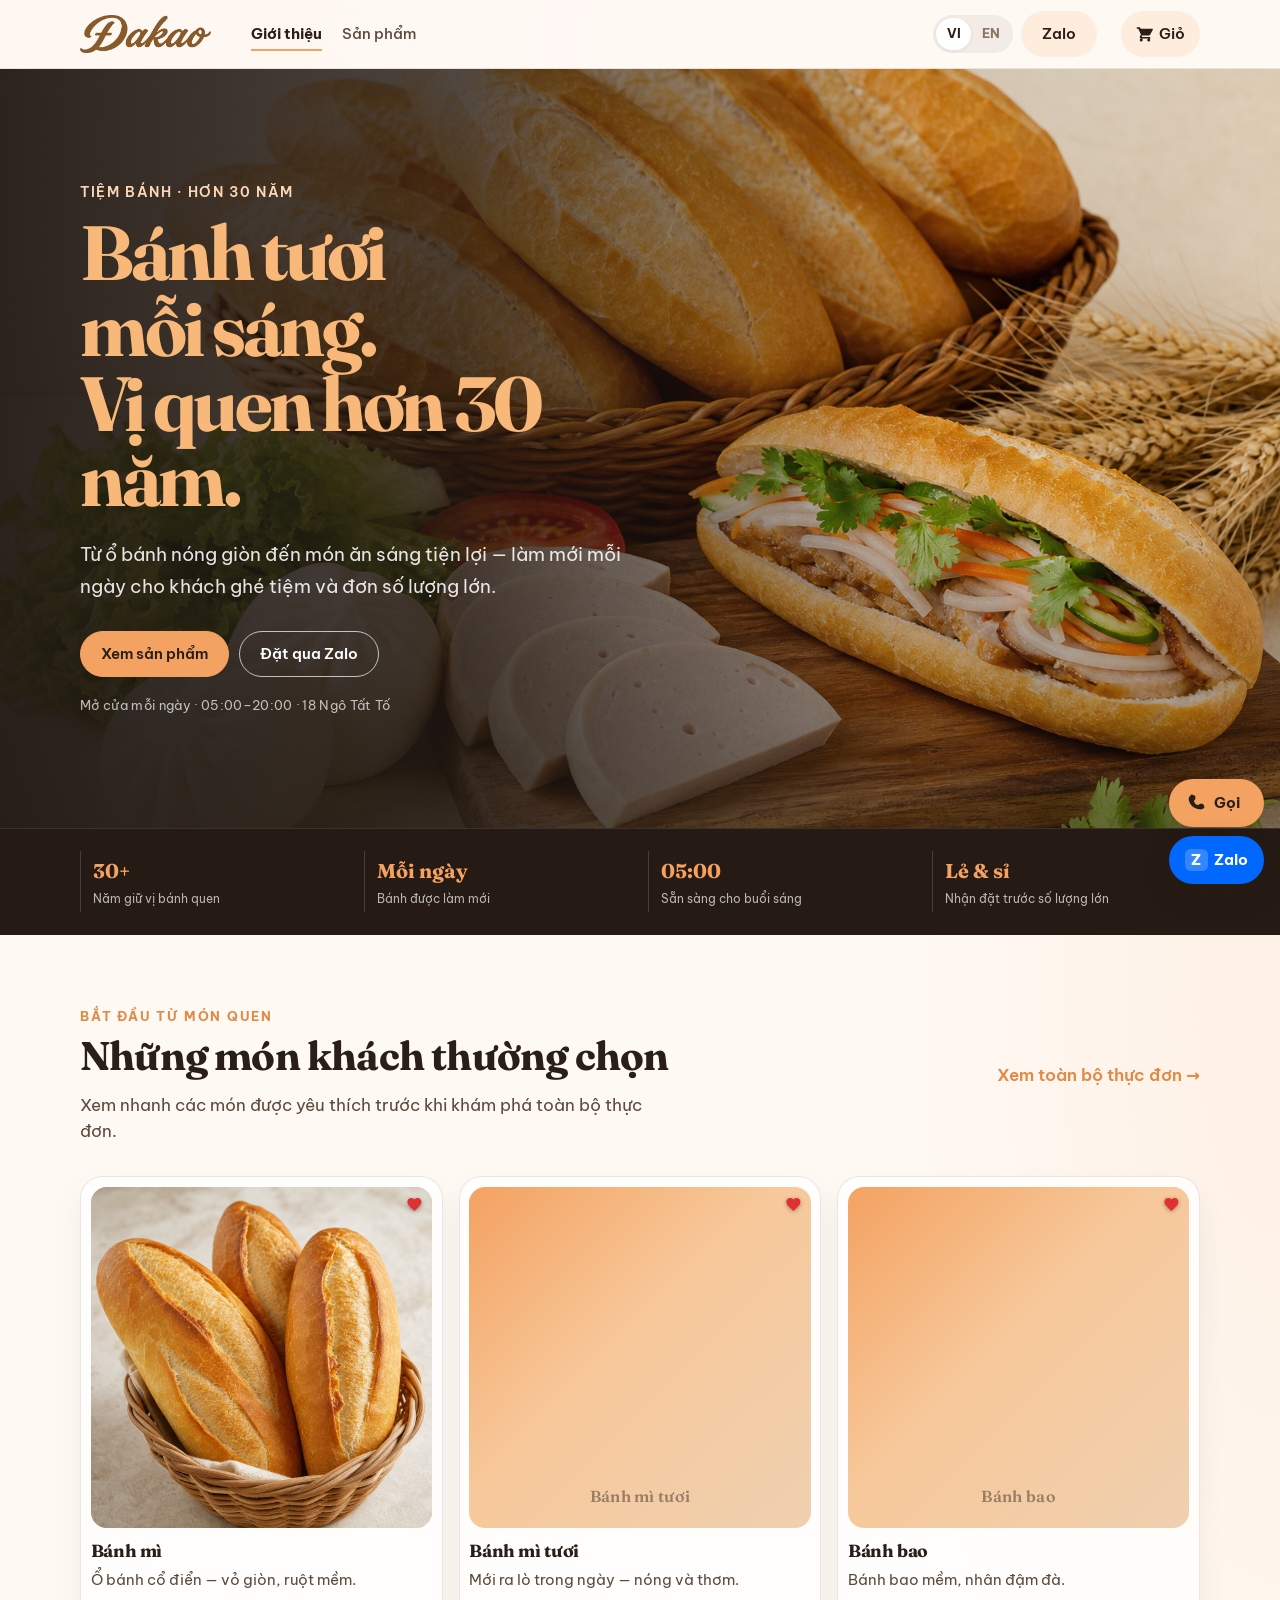
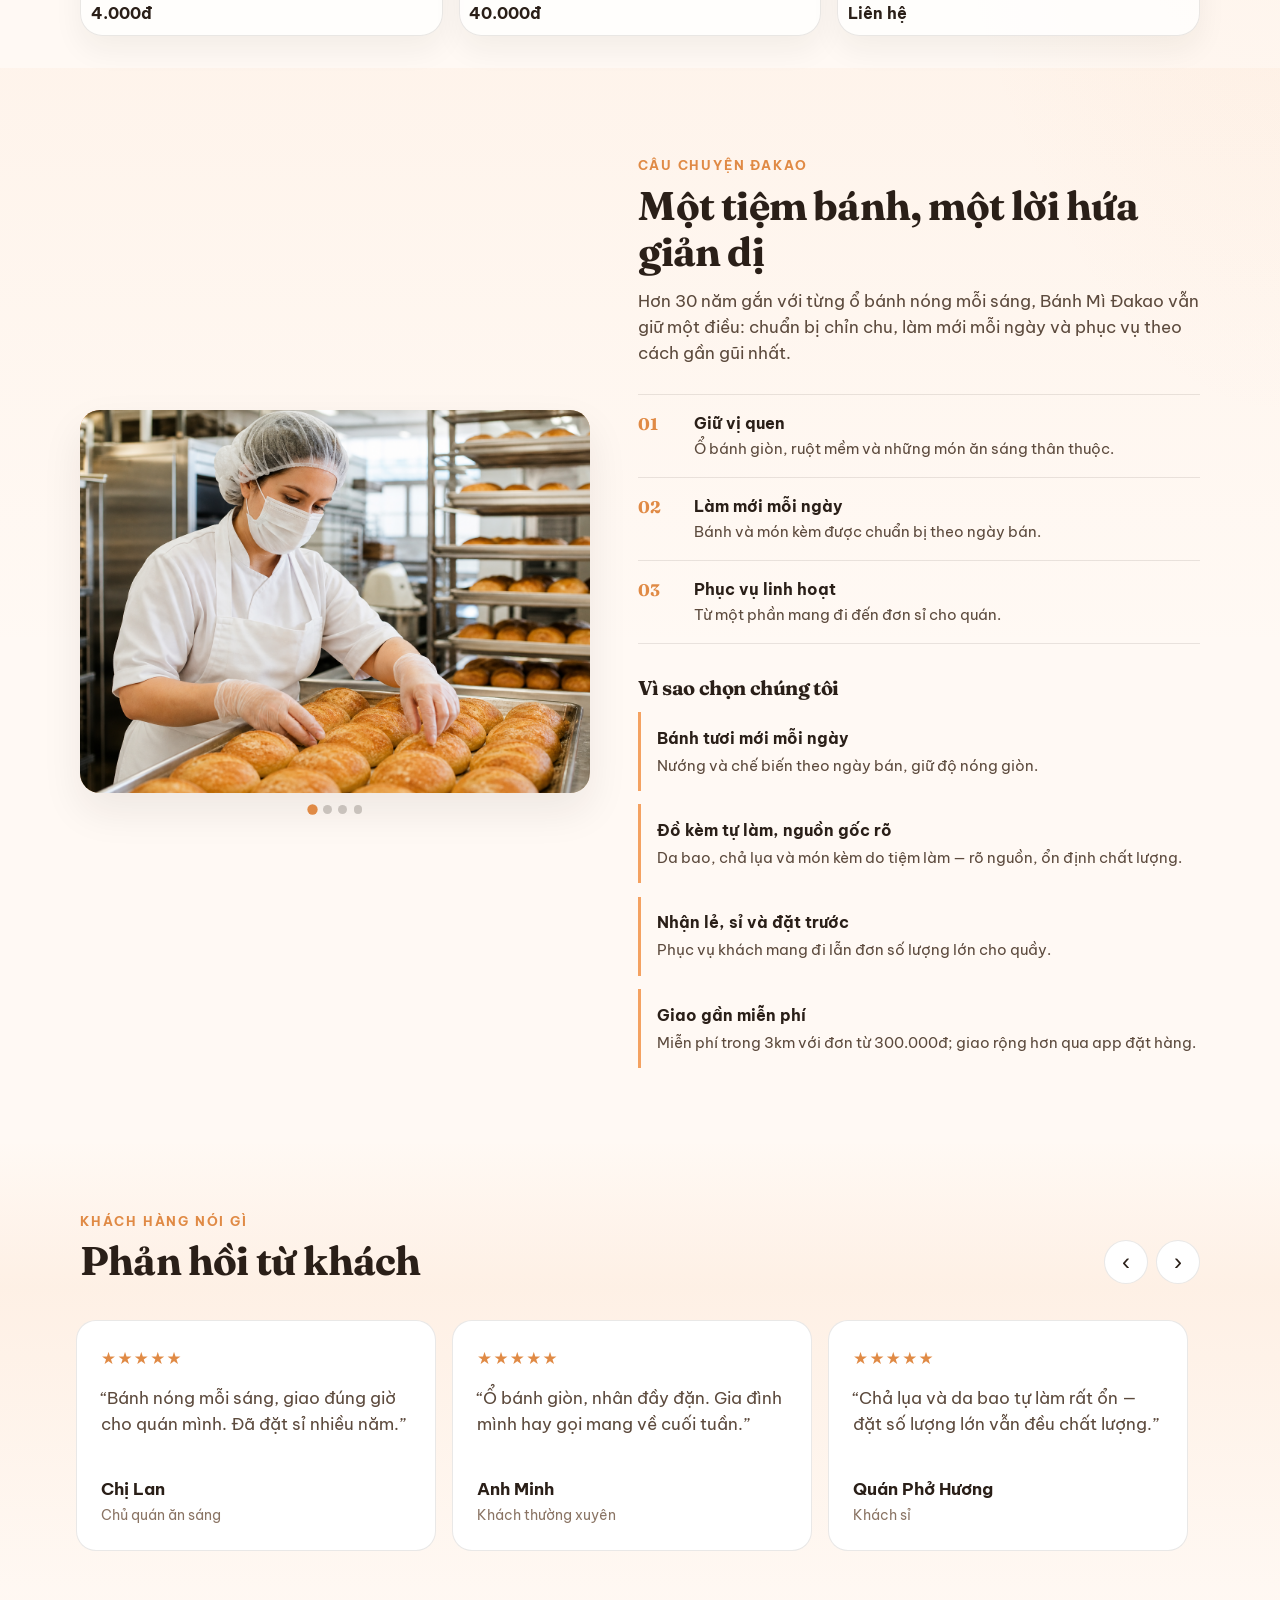
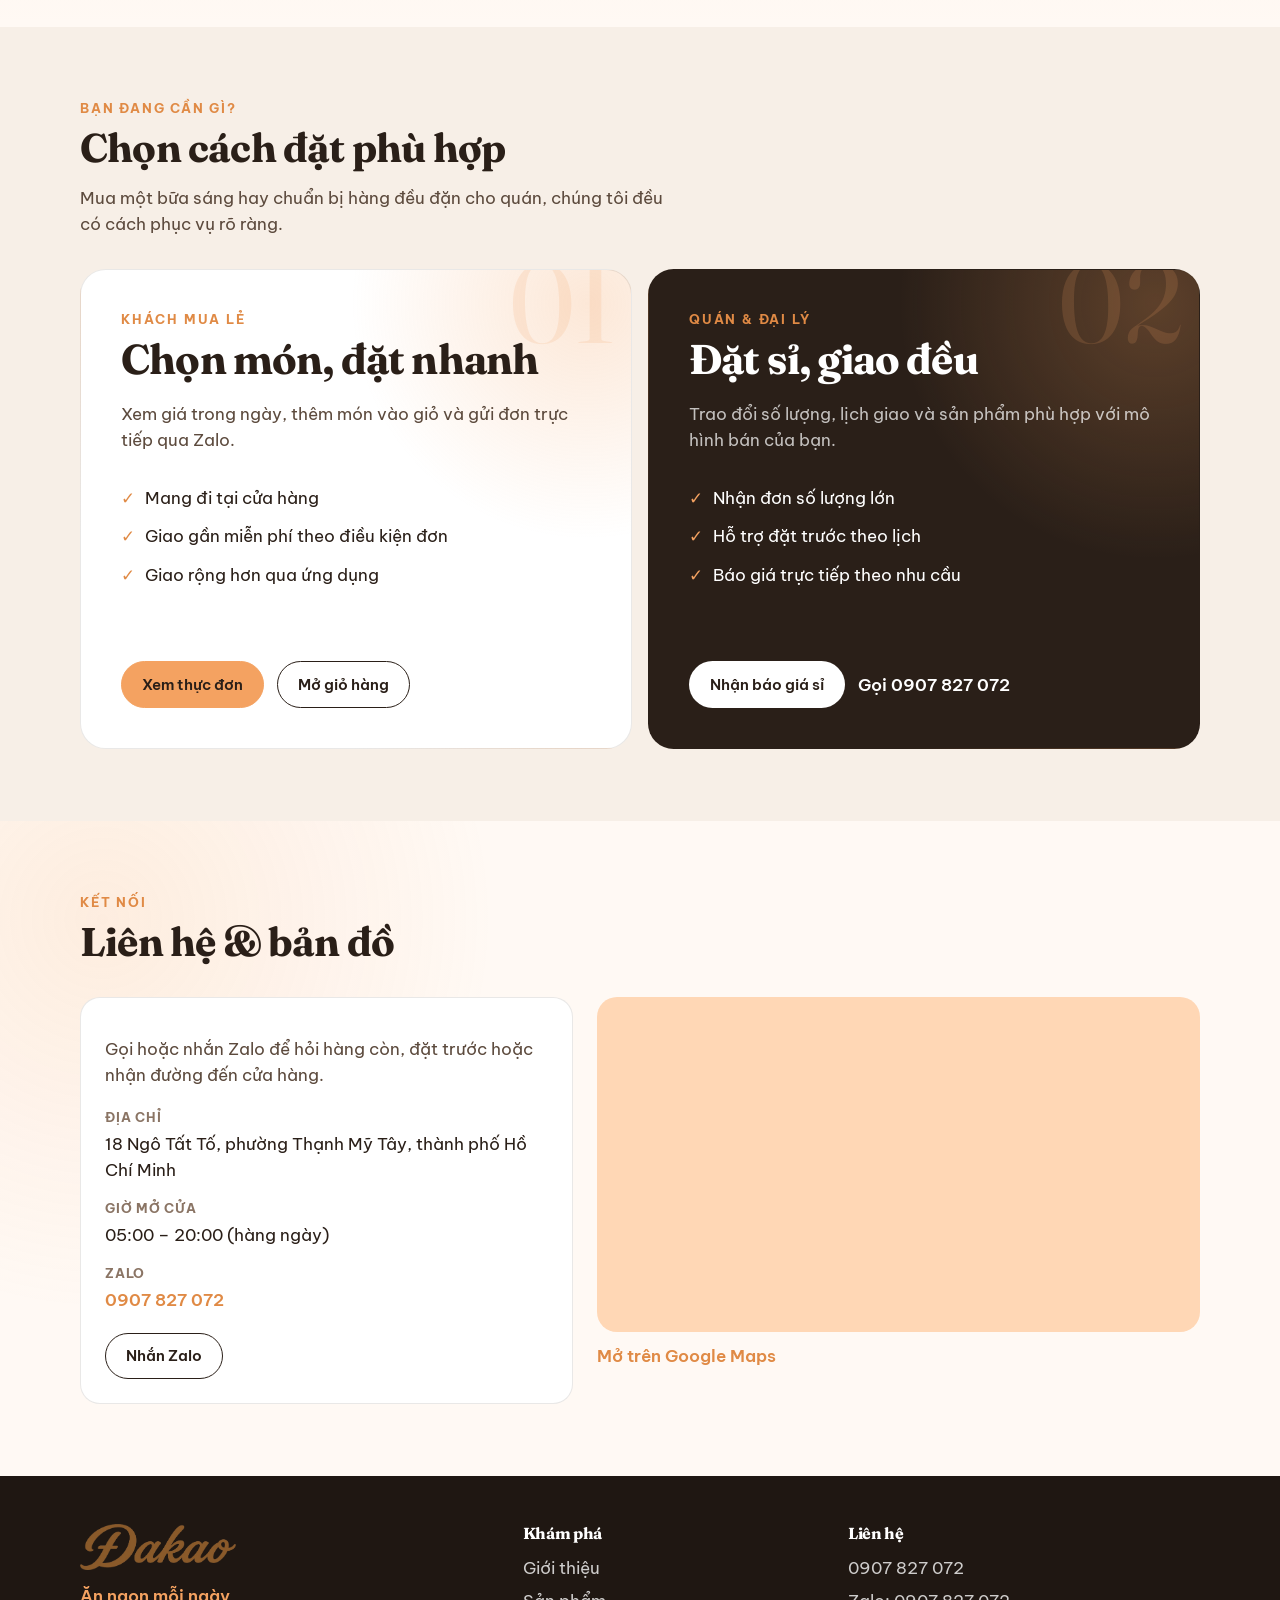
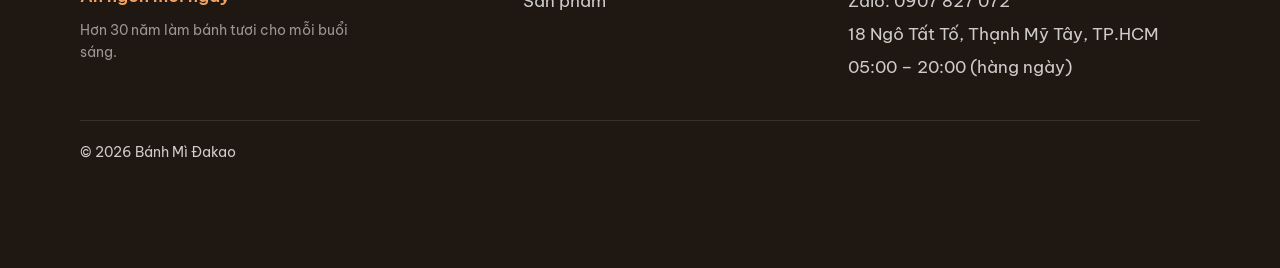
==== commit 11f1e919: "Show contact map in shared footer" ====
--- a/index.html
+++ b/index.html
@@ -17,7 +17,7 @@
   <link rel="preconnect" href="https://fonts.googleapis.com" />
   <link rel="preconnect" href="https://fonts.gstatic.com" crossorigin />
   <link href="https://fonts.googleapis.com/css2?family=Be+Vietnam+Pro:wght@400;500;600;700&family=Fraunces:opsz,wght@9..144,600;9..144,700&display=swap" rel="stylesheet" />
-  <link rel="stylesheet" href="styles.css?v=brand-refresh-4" />
+  <link rel="stylesheet" href="styles.css?v=brand-refresh-5" />
   <link rel="icon" href="assets/favicon.png" type="image/png" />
   <script type="application/ld+json">
   {
@@ -314,8 +314,63 @@
       </div>
     </section>
 
-    <!-- === EDIT: Liên hệ === -->
-    <section id="lien-he" class="section contact" aria-labelledby="contact-title">
+    </div>
+
+    <div id="page-products" class="page-panel" data-page="products" hidden>
+    <section class="menu-intro" aria-labelledby="menu-intro-title">
+      <div class="shell menu-intro-inner">
+        <div>
+          <p class="eyebrow" data-i18n="menuHero.eyebrow">Thực đơn Đakao</p>
+          <h1 id="menu-intro-title" data-i18n="menuHero.title">Món quen cho mỗi buổi sáng</h1>
+          <p data-i18n="menuHero.lead">Bánh mì, bánh bao, xôi và món ăn kèm — cập nhật trực tiếp từ cửa hàng.</p>
+        </div>
+        <div class="menu-intro-note">
+          <strong data-i18n="menuHero.noteTitle">Làm mới mỗi ngày</strong>
+          <span data-i18n="menuHero.note">Liên hệ để xác nhận món còn và thời gian nhận.</span>
+        </div>
+      </div>
+    </section>
+    <!-- === EDIT: Best sellers === -->
+    <section id="best-sellers" class="section bestsellers" aria-labelledby="best-title">
+      <div class="shell">
+        <div class="section-head">
+          <div>
+            <p class="eyebrow" data-i18n="best.eyebrow">Bán chạy</p>
+            <h2 id="best-title" data-i18n="best.title">Món được yêu thích</h2>
+          </div>
+          <a class="text-link" href="#san-pham" data-i18n="best.seeAll">Xem tất cả sản phẩm →</a>
+        </div>
+        <ul class="product-grid best-grid" id="best-sellers-grid" data-catalog="bestsellers">
+          <li class="catalog-loading" data-i18n="catalog.loading">Đang tải sản phẩm…</li>
+        </ul>
+      </div>
+    </section>
+
+    <!-- === EDIT: Danh mục sản phẩm === -->
+    <section id="san-pham" class="section products" aria-labelledby="products-title">
+      <div class="shell">
+        <div class="section-head">
+          <div>
+            <p class="eyebrow" data-i18n="products.eyebrow">Thực đơn</p>
+            <h2 id="products-title" data-i18n="products.title">Danh mục sản phẩm</h2>
+          </div>
+          <div class="section-head-actions">
+            <a class="btn btn-outline" href="https://zalo.me/0907827072" target="_blank" rel="noopener noreferrer" data-i18n="cta.zalo">Nhắn Zalo</a>
+          </div>
+        </div>
+        <p class="lead products-lead" data-i18n="products.lead">Giá cập nhật theo ngày — vui lòng liên hệ để xác nhận còn hàng và báo giá.</p>
+        <p class="catalog-error" id="catalog-error" hidden></p>
+        <div id="product-categories" data-catalog="categories">
+          <p class="catalog-loading" data-i18n="catalog.loading">Đang tải sản phẩm…</p>
+        </div>
+      </div>
+    </section>
+    </div>
+  </main>
+
+  <footer class="site-footer">
+    <!-- === EDIT: Liên hệ chung cho tất cả tab === -->
+    <section id="lien-he" class="section contact footer-contact" aria-labelledby="contact-title">
       <div class="shell">
         <div class="section-head">
           <div>
@@ -365,61 +420,7 @@
         </div>
       </div>
     </section>
-    </div>
-
-    <div id="page-products" class="page-panel" data-page="products" hidden>
-    <section class="menu-intro" aria-labelledby="menu-intro-title">
-      <div class="shell menu-intro-inner">
-        <div>
-          <p class="eyebrow" data-i18n="menuHero.eyebrow">Thực đơn Đakao</p>
-          <h1 id="menu-intro-title" data-i18n="menuHero.title">Món quen cho mỗi buổi sáng</h1>
-          <p data-i18n="menuHero.lead">Bánh mì, bánh bao, xôi và món ăn kèm — cập nhật trực tiếp từ cửa hàng.</p>
-        </div>
-        <div class="menu-intro-note">
-          <strong data-i18n="menuHero.noteTitle">Làm mới mỗi ngày</strong>
-          <span data-i18n="menuHero.note">Liên hệ để xác nhận món còn và thời gian nhận.</span>
-        </div>
-      </div>
-    </section>
-    <!-- === EDIT: Best sellers === -->
-    <section id="best-sellers" class="section bestsellers" aria-labelledby="best-title">
-      <div class="shell">
-        <div class="section-head">
-          <div>
-            <p class="eyebrow" data-i18n="best.eyebrow">Bán chạy</p>
-            <h2 id="best-title" data-i18n="best.title">Món được yêu thích</h2>
-          </div>
-          <a class="text-link" href="#san-pham" data-i18n="best.seeAll">Xem tất cả sản phẩm →</a>
-        </div>
-        <ul class="product-grid best-grid" id="best-sellers-grid" data-catalog="bestsellers">
-          <li class="catalog-loading" data-i18n="catalog.loading">Đang tải sản phẩm…</li>
-        </ul>
-      </div>
-    </section>
-
-    <!-- === EDIT: Danh mục sản phẩm === -->
-    <section id="san-pham" class="section products" aria-labelledby="products-title">
-      <div class="shell">
-        <div class="section-head">
-          <div>
-            <p class="eyebrow" data-i18n="products.eyebrow">Thực đơn</p>
-            <h2 id="products-title" data-i18n="products.title">Danh mục sản phẩm</h2>
-          </div>
-          <div class="section-head-actions">
-            <a class="btn btn-outline" href="https://zalo.me/0907827072" target="_blank" rel="noopener noreferrer" data-i18n="cta.zalo">Nhắn Zalo</a>
-          </div>
-        </div>
-        <p class="lead products-lead" data-i18n="products.lead">Giá cập nhật theo ngày — vui lòng liên hệ để xác nhận còn hàng và báo giá.</p>
-        <p class="catalog-error" id="catalog-error" hidden></p>
-        <div id="product-categories" data-catalog="categories">
-          <p class="catalog-loading" data-i18n="catalog.loading">Đang tải sản phẩm…</p>
-        </div>
-      </div>
-    </section>
-    </div>
-  </main>
-
-  <footer class="site-footer">
+
     <div class="shell footer-grid">
       <div class="footer-brand">
         <a class="logo" href="#gioi-thieu" aria-label="Bánh Mì Đakao">
@@ -565,6 +566,6 @@
     </div>
   </div>
 
-  <script src="script.js?v=brand-refresh-4" defer></script>
+  <script src="script.js?v=brand-refresh-5" defer></script>
 </body>
 </html>
--- a/styles.css
+++ b/styles.css
@@ -1687,6 +1687,35 @@
 }
 
 /* Brand refresh preview */
+.site-footer {
+  padding-top: 0;
+}
+
+.footer-contact {
+  margin-bottom: 3rem;
+  background:
+    radial-gradient(circle at 8% 15%, rgba(244, 162, 97, 0.14), transparent 30%),
+    var(--bg);
+  color: var(--ink);
+}
+
+.site-footer .footer-contact a:not(.btn) {
+  color: var(--primary-dark);
+}
+
+.site-footer .footer-contact a:not(.btn):hover {
+  color: var(--ink);
+}
+
+.site-footer .footer-contact .btn-outline {
+  color: var(--ink);
+  border-color: var(--ink);
+}
+
+.site-footer .footer-contact .btn-outline:hover {
+  color: #fff;
+}
+
 .hero {
   min-height: min(86vh, 760px);
   align-items: center;
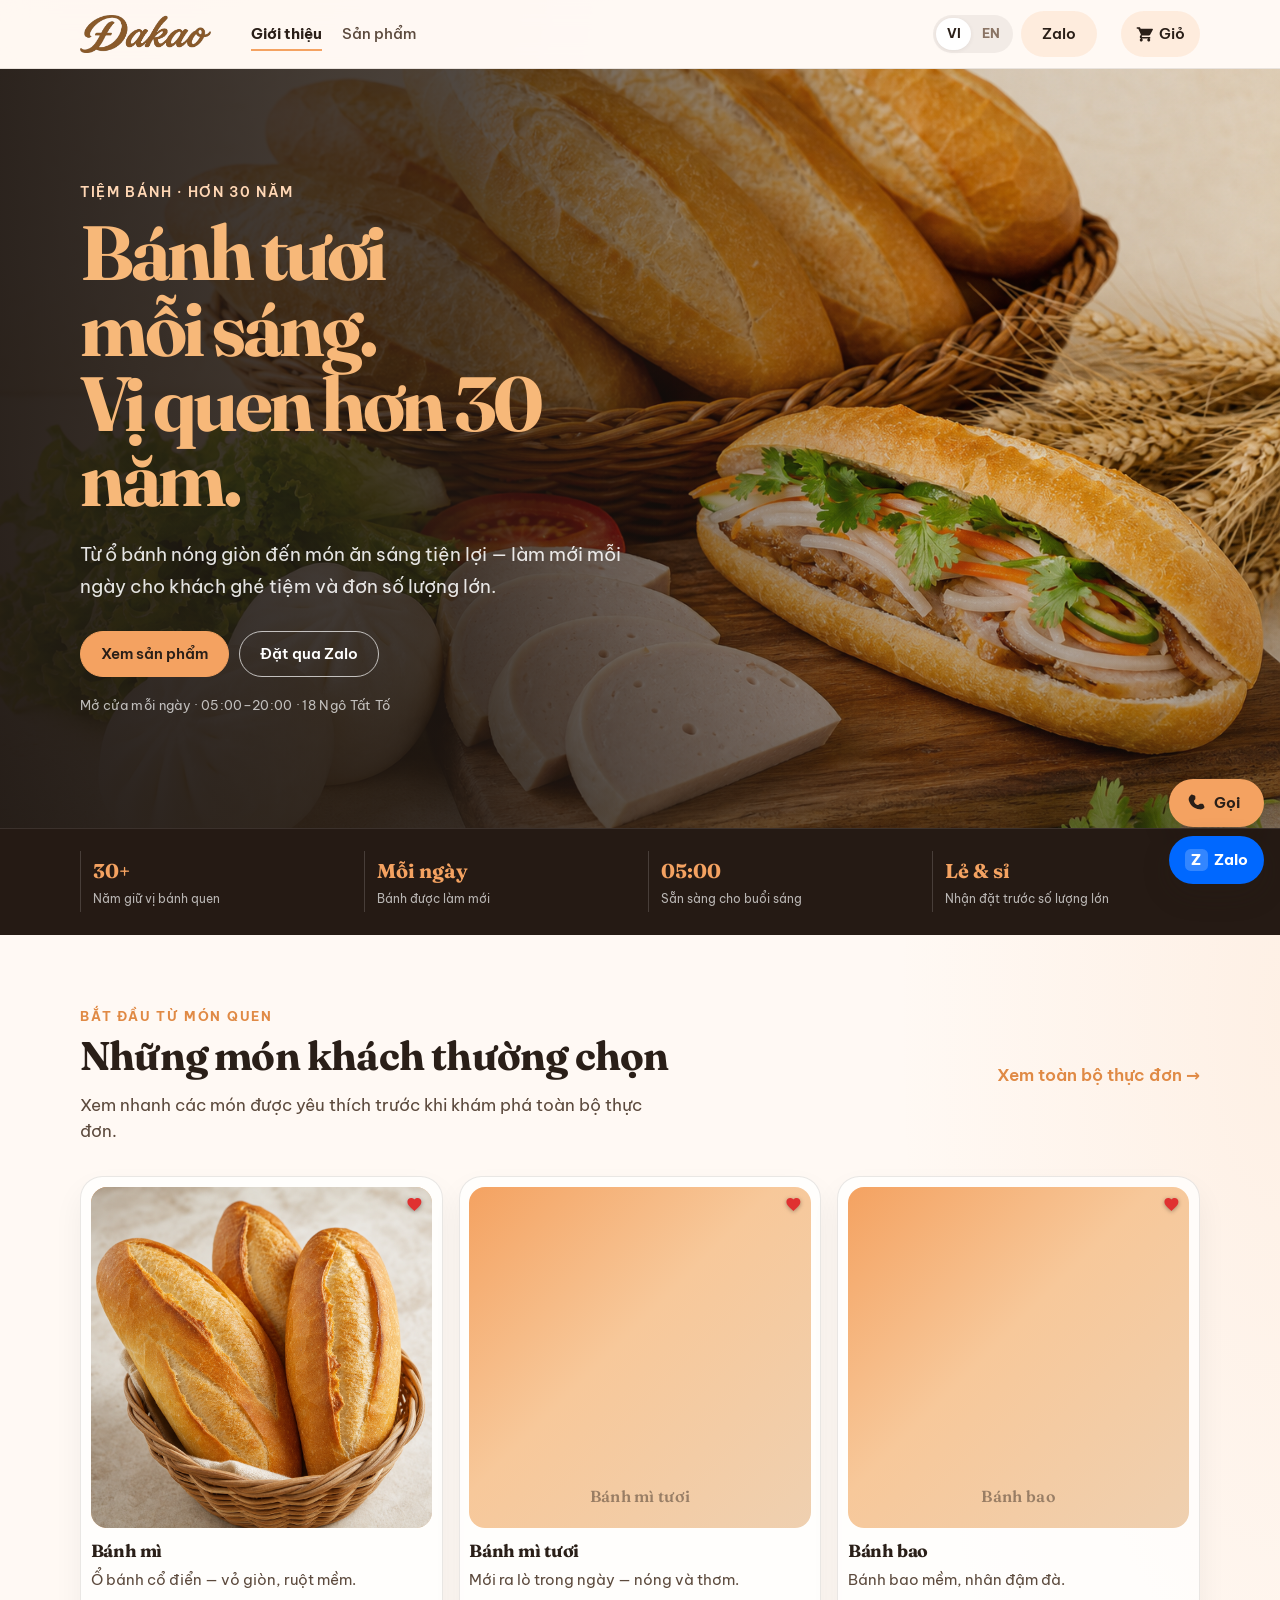
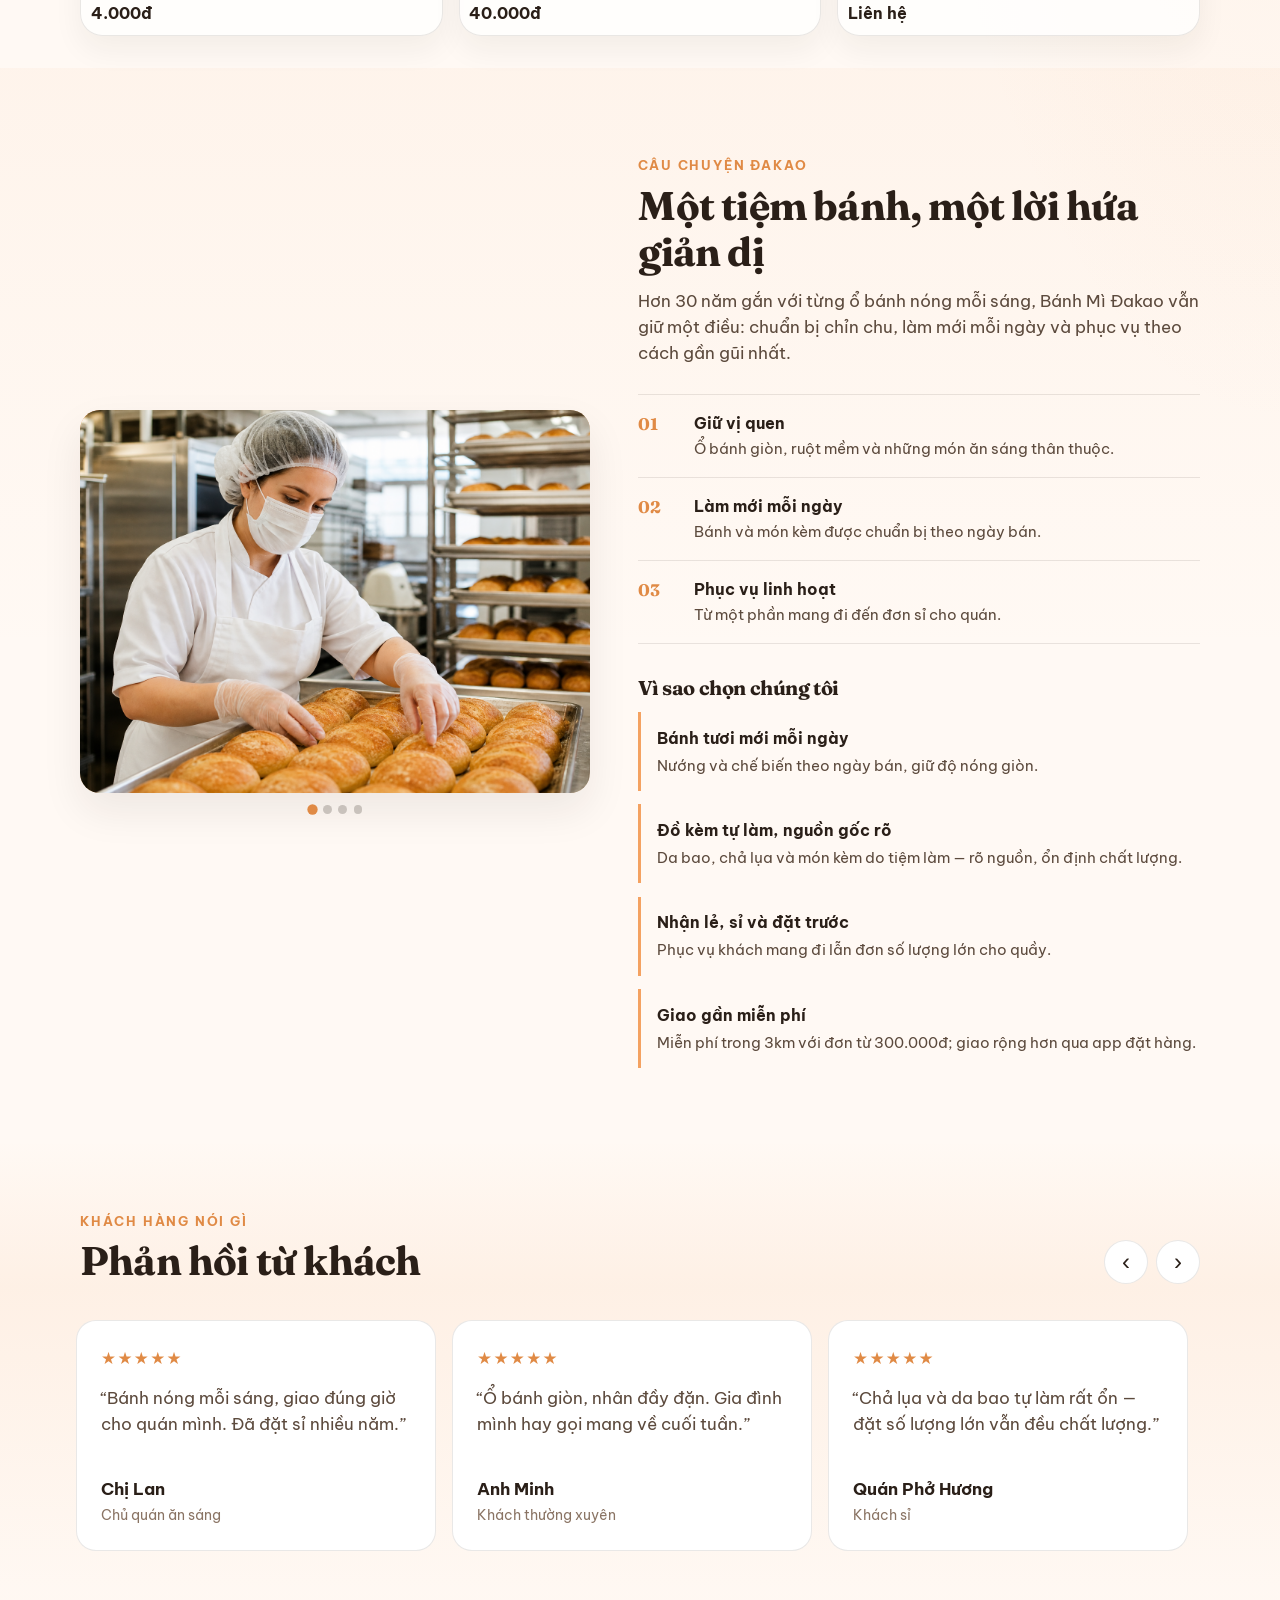
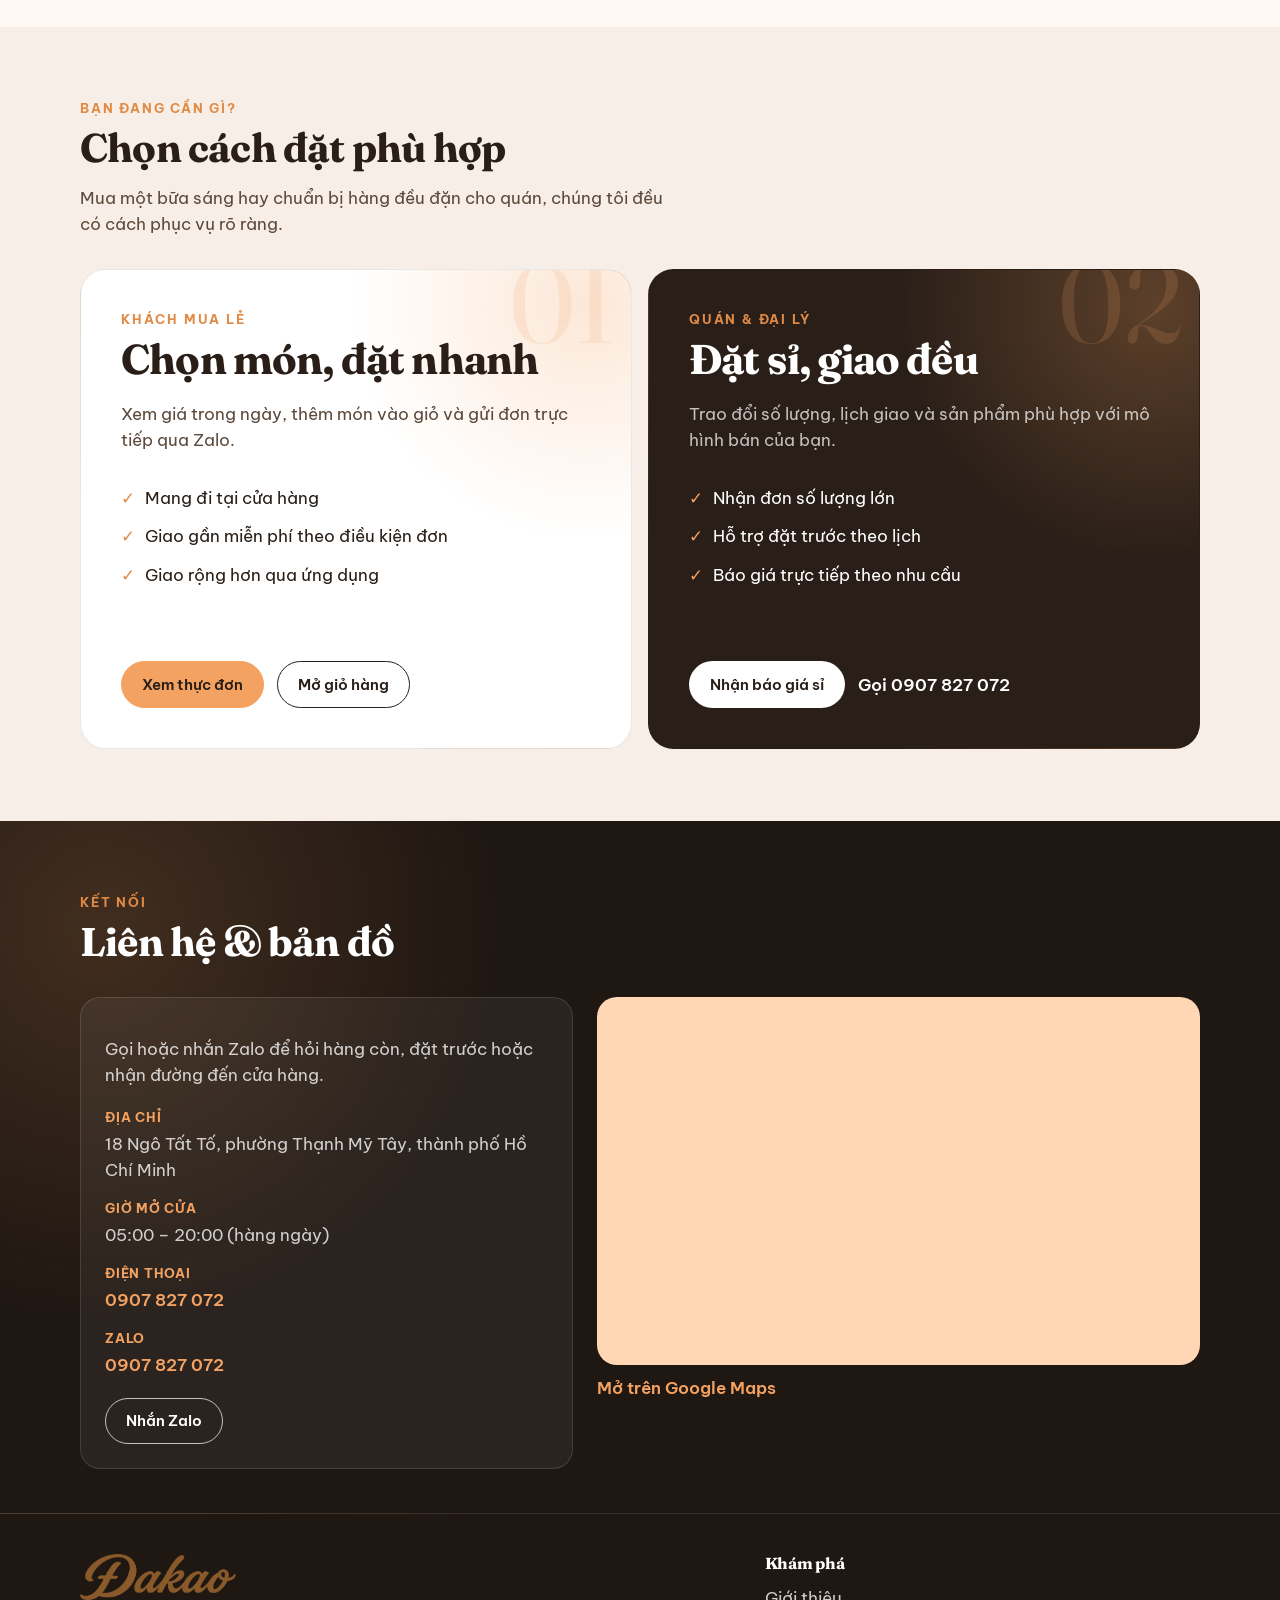
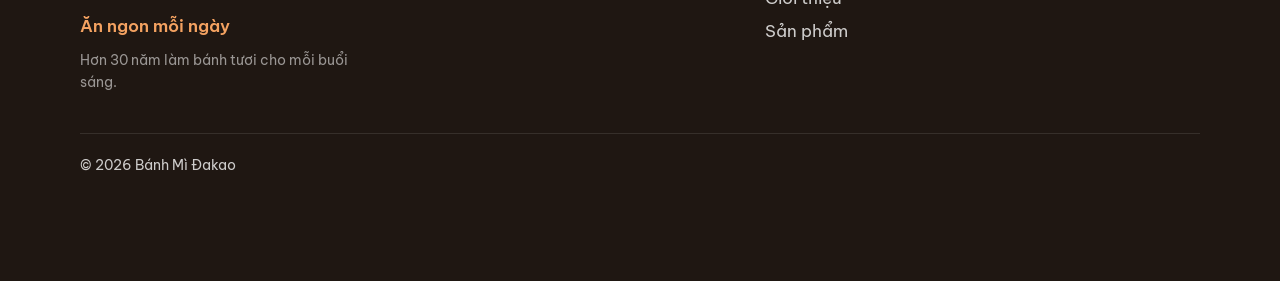
==== commit 0a178dad: "Merge contact details into footer" ====
--- a/index.html
+++ b/index.html
@@ -17,7 +17,7 @@
   <link rel="preconnect" href="https://fonts.googleapis.com" />
   <link rel="preconnect" href="https://fonts.gstatic.com" crossorigin />
   <link href="https://fonts.googleapis.com/css2?family=Be+Vietnam+Pro:wght@400;500;600;700&family=Fraunces:opsz,wght@9..144,600;9..144,700&display=swap" rel="stylesheet" />
-  <link rel="stylesheet" href="styles.css?v=brand-refresh-5" />
+  <link rel="stylesheet" href="styles.css?v=brand-refresh-7" />
   <link rel="icon" href="assets/favicon.png" type="image/png" />
   <script type="application/ld+json">
   {
@@ -392,6 +392,10 @@
                 <dd data-i18n="contact.hoursValue">05:00 – 20:00 (hàng ngày)</dd>
               </div>
               <div>
+                <dt data-i18n="contact.phone">Điện thoại</dt>
+                <dd><a href="tel:+84907827072">0907 827 072</a></dd>
+              </div>
+              <div>
                 <dt>Zalo</dt>
                 <dd><a href="https://zalo.me/0907827072" target="_blank" rel="noopener noreferrer">0907 827 072</a></dd>
               </div>
@@ -434,16 +438,6 @@
         <ul>
           <li><a href="#gioi-thieu" data-page-nav="home" data-i18n="nav.about">Giới thiệu</a></li>
           <li><a href="#san-pham" data-page-nav="products" data-i18n="nav.products">Sản phẩm</a></li>
-        </ul>
-      </div>
-      <!-- === EDIT: SĐT / địa chỉ (footer) === -->
-      <div>
-        <h3 data-i18n="nav.contact">Liên hệ</h3>
-        <ul>
-          <li><a href="tel:+84907827072">0907 827 072</a></li>
-          <li><a href="https://zalo.me/0907827072" target="_blank" rel="noopener noreferrer">Zalo: 0907 827 072</a></li>
-          <li>18 Ngô Tất Tố, Thạnh Mỹ Tây, TP.HCM</li>
-          <li data-i18n="contact.hoursValue">05:00 – 20:00 (hàng ngày)</li>
         </ul>
       </div>
     </div>
@@ -566,6 +560,6 @@
     </div>
   </div>
 
-  <script src="script.js?v=brand-refresh-5" defer></script>
+  <script src="script.js?v=brand-refresh-7" defer></script>
 </body>
 </html>
--- a/styles.css
+++ b/styles.css
@@ -1664,7 +1664,7 @@
   }
 
   .footer-grid {
-    grid-template-columns: 1.4fr 1fr 1.2fr;
+    grid-template-columns: 1.5fr 1fr;
   }
 
   .hero-content {
@@ -1692,28 +1692,50 @@
 }
 
 .footer-contact {
-  margin-bottom: 3rem;
+  margin-bottom: 2.5rem;
+  padding-bottom: 2.75rem;
   background:
-    radial-gradient(circle at 8% 15%, rgba(244, 162, 97, 0.14), transparent 30%),
-    var(--bg);
-  color: var(--ink);
+    radial-gradient(circle at 8% 15%, rgba(244, 162, 97, 0.16), transparent 30%),
+    transparent;
+  color: #fff;
+  border-bottom: 1px solid rgba(255, 255, 255, 0.1);
+}
+
+.footer-contact h2 {
+  color: #fff;
+}
+
+.footer-contact .contact-panel {
+  background: rgba(255, 255, 255, 0.055);
+  border-color: rgba(255, 255, 255, 0.12);
+}
+
+.footer-contact .lead,
+.footer-contact .contact-list dd {
+  color: rgba(255, 255, 255, 0.78);
+}
+
+.footer-contact .contact-list dt {
+  color: var(--primary);
 }
 
 .site-footer .footer-contact a:not(.btn) {
-  color: var(--primary-dark);
+  color: var(--primary);
 }
 
 .site-footer .footer-contact a:not(.btn):hover {
-  color: var(--ink);
+  color: #fff;
 }
 
 .site-footer .footer-contact .btn-outline {
-  color: var(--ink);
-  border-color: var(--ink);
+  color: #fff;
+  border-color: rgba(255, 255, 255, 0.72);
 }
 
 .site-footer .footer-contact .btn-outline:hover {
-  color: #fff;
+  color: var(--ink);
+  background: #fff;
+  border-color: #fff;
 }
 
 .hero {
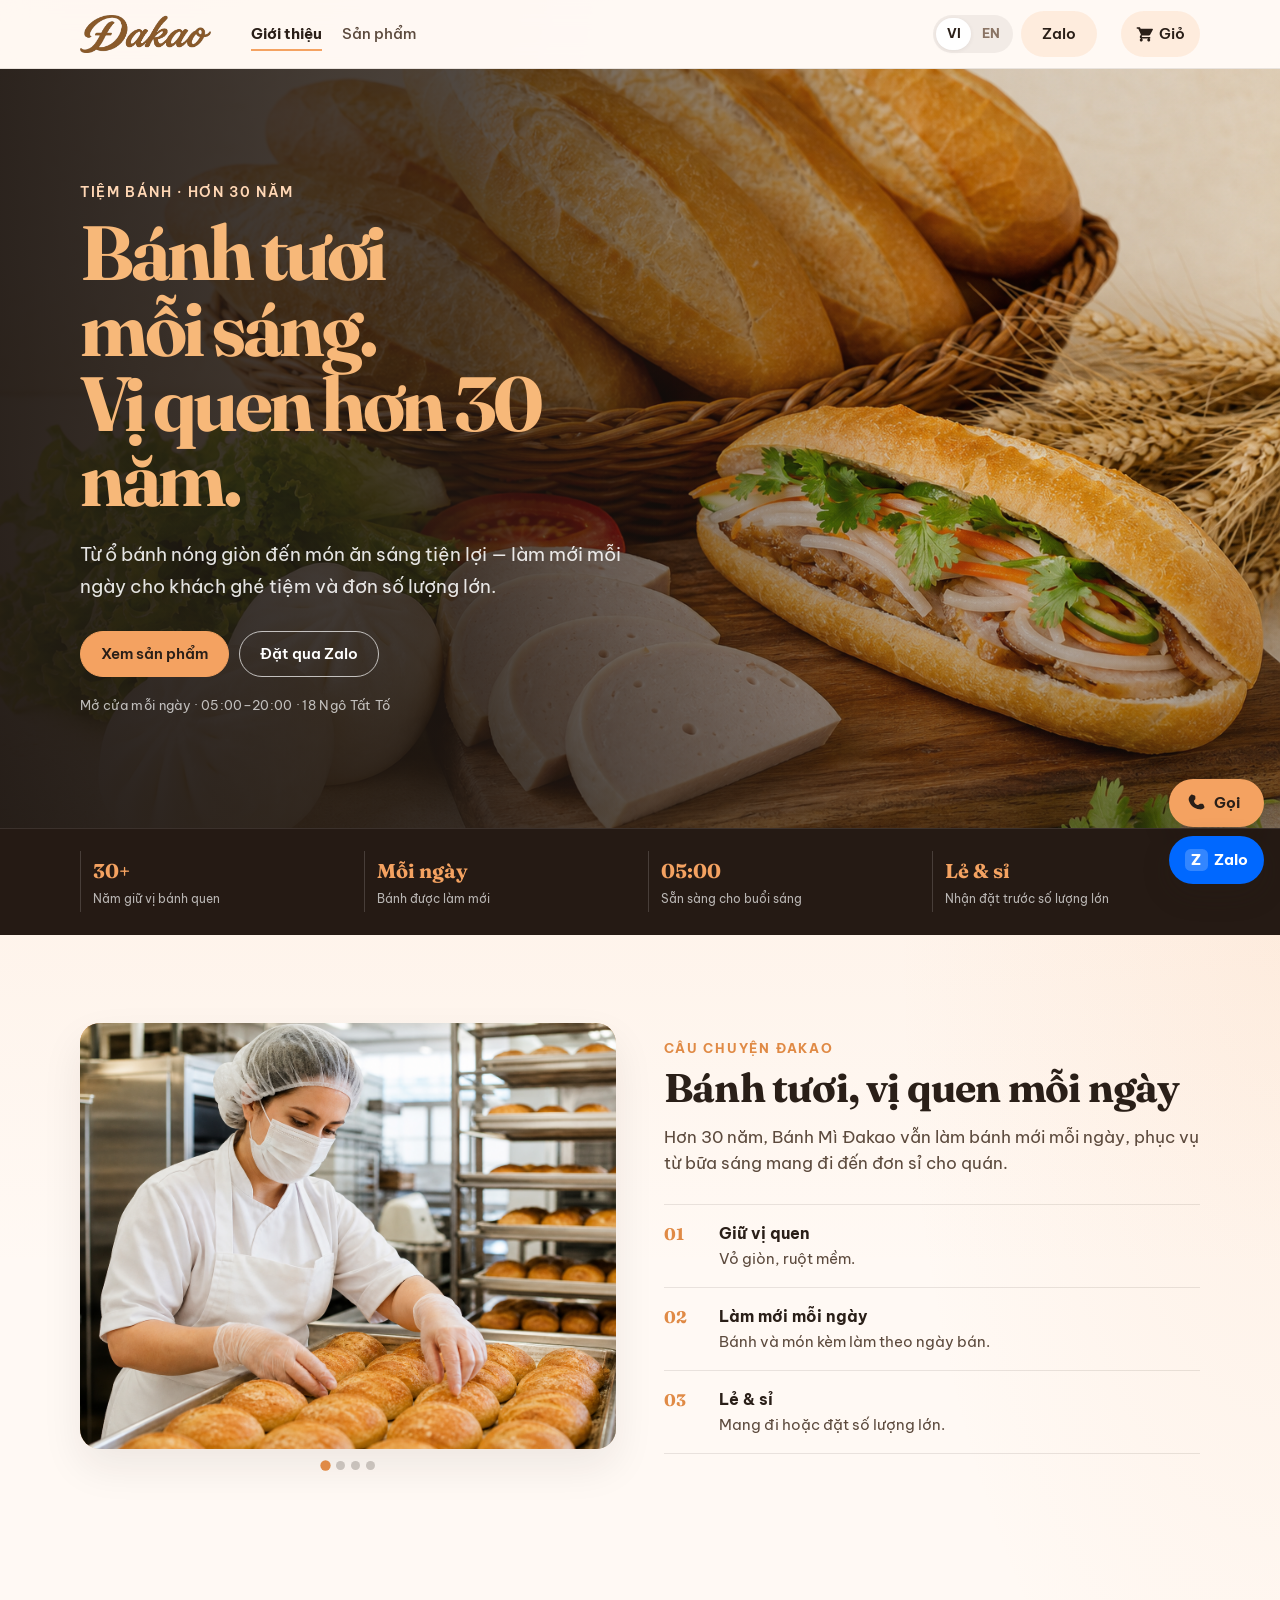
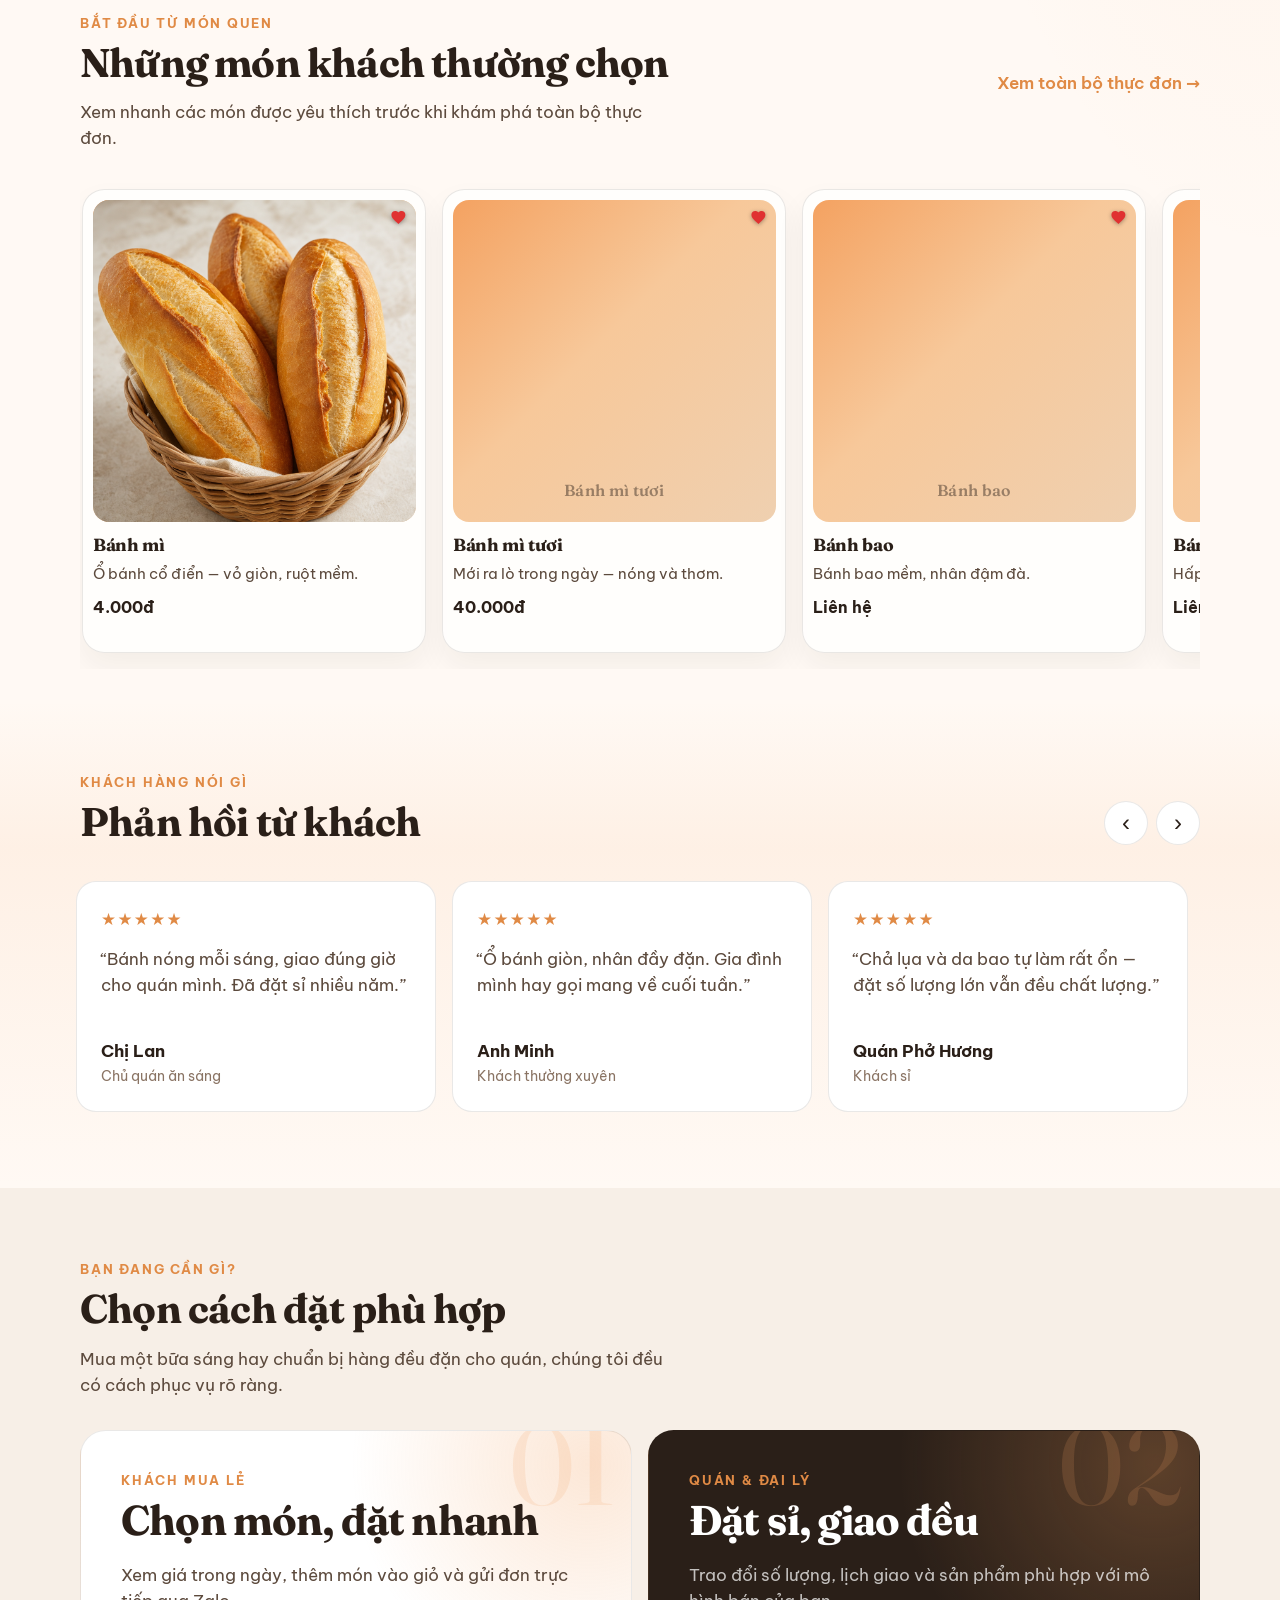
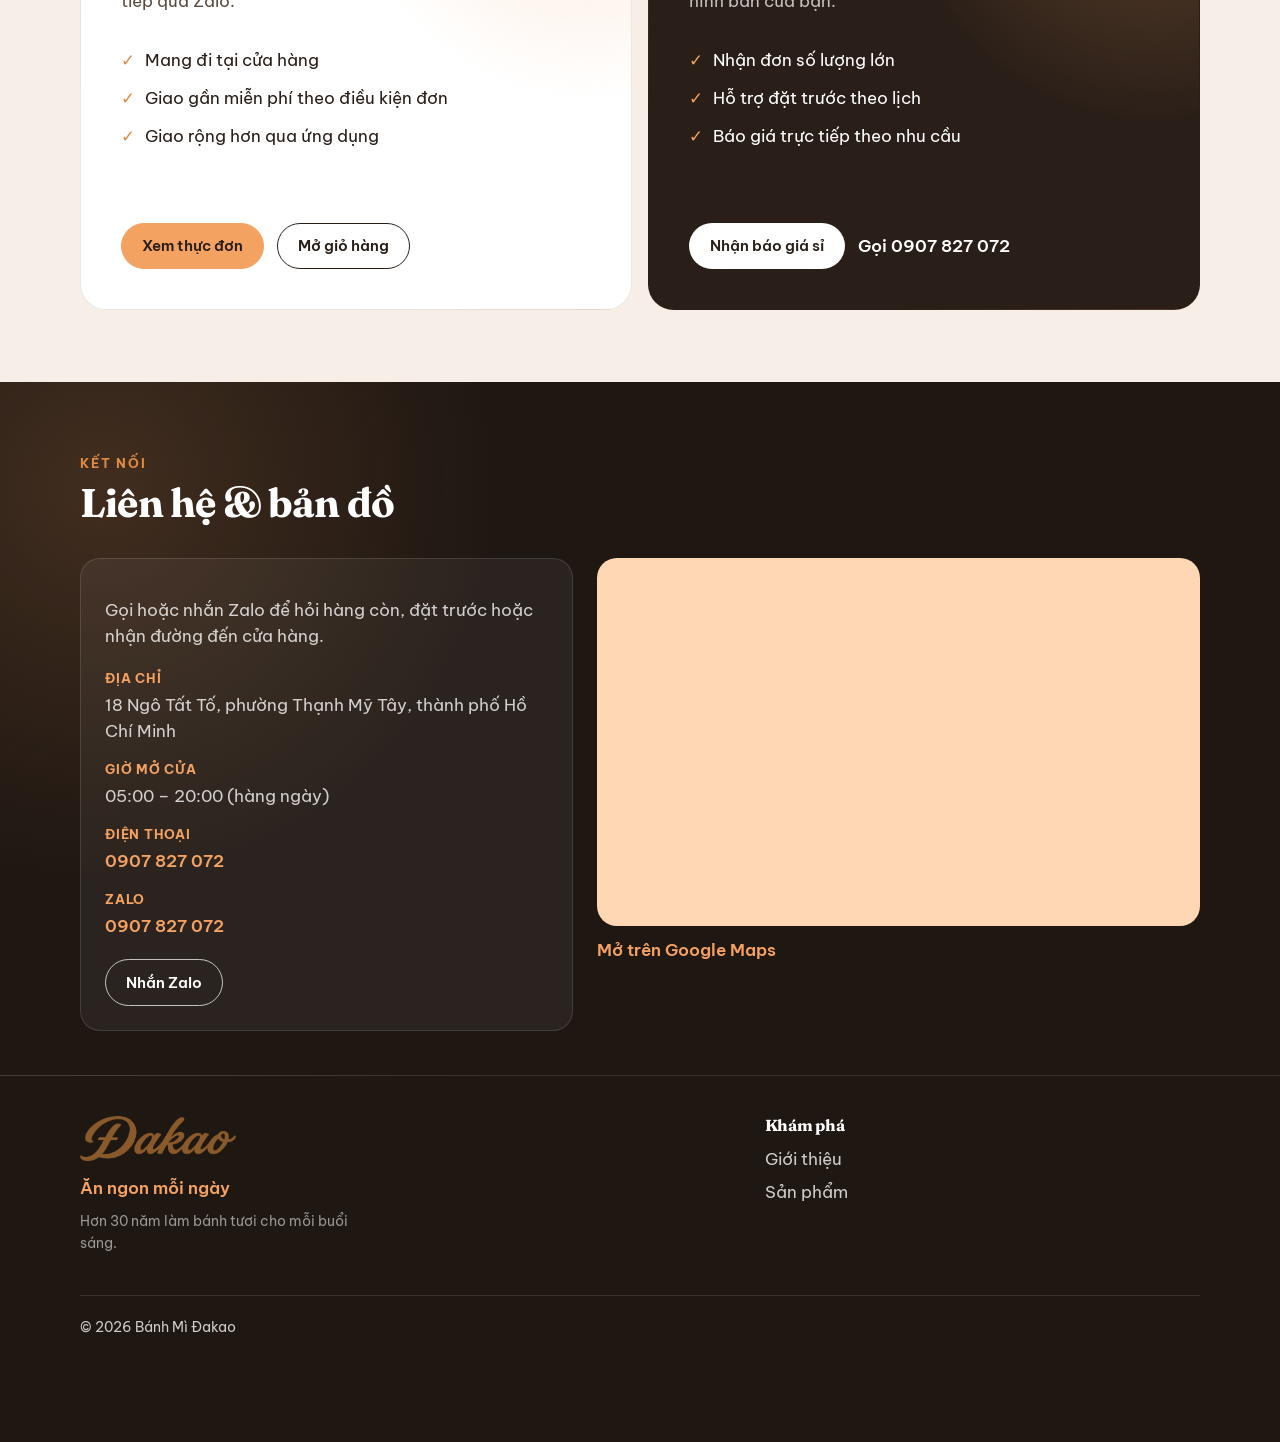
==== commit 24882126: "Drive story gallery from product catalog" ====
--- a/index.html
+++ b/index.html
@@ -17,7 +17,7 @@
   <link rel="preconnect" href="https://fonts.googleapis.com" />
   <link rel="preconnect" href="https://fonts.gstatic.com" crossorigin />
   <link href="https://fonts.googleapis.com/css2?family=Be+Vietnam+Pro:wght@400;500;600;700&family=Fraunces:opsz,wght@9..144,600;9..144,700&display=swap" rel="stylesheet" />
-  <link rel="stylesheet" href="styles.css?v=brand-refresh-7" />
+  <link rel="stylesheet" href="styles.css?v=brand-refresh-11" />
   <link rel="icon" href="assets/favicon.png" type="image/png" />
   <script type="application/ld+json">
   {
@@ -124,22 +124,6 @@
       </div>
     </section>
 
-    <section class="section home-favorites" aria-labelledby="home-favorites-title">
-      <div class="shell">
-        <div class="section-head brand-section-head">
-          <div>
-            <p class="eyebrow" data-i18n="homeBest.eyebrow">Bắt đầu từ món quen</p>
-            <h2 id="home-favorites-title" data-i18n="homeBest.title">Những món khách thường chọn</h2>
-            <p class="lead" data-i18n="homeBest.lead">Xem nhanh các món được yêu thích trước khi khám phá toàn bộ thực đơn.</p>
-          </div>
-          <a class="text-link" href="#san-pham" data-i18n="homeBest.link">Xem toàn bộ thực đơn →</a>
-        </div>
-        <ul class="product-grid brand-product-grid" id="home-best-sellers-grid" data-catalog="home-bestsellers">
-          <li class="catalog-loading">Đang tải sản phẩm…</li>
-        </ul>
-      </div>
-    </section>
-
     <!-- === EDIT: Giới thiệu === -->
     <section id="gioi-thieu" class="section about" aria-labelledby="about-title">
       <div class="shell about-grid">
@@ -172,35 +156,31 @@
         </div>
         <div class="about-copy reveal">
           <p class="eyebrow" data-i18n="story.eyebrow">Câu chuyện Đakao</p>
-          <h2 id="about-title" data-i18n="story.title">Một tiệm bánh, một lời hứa giản dị</h2>
-          <p class="lead" data-i18n="story.lead">Hơn 30 năm gắn với từng ổ bánh nóng mỗi sáng, Bánh Mì Đakao vẫn giữ một điều: chuẩn bị chỉn chu, làm mới mỗi ngày và phục vụ theo cách gần gũi nhất.</p>
+          <h2 id="about-title" data-i18n="story.title">Bánh tươi, vị quen mỗi ngày</h2>
+          <p class="lead" data-i18n="story.lead">Hơn 30 năm, Bánh Mì Đakao vẫn làm bánh mới mỗi ngày, phục vụ từ bữa sáng mang đi đến đơn sỉ cho quán.</p>
 
           <div class="story-points" aria-label="Giá trị thương hiệu">
-            <div><span>01</span><p><strong data-i18n="story.1.title">Giữ vị quen</strong><span data-i18n="story.1.body">Ổ bánh giòn, ruột mềm và những món ăn sáng thân thuộc.</span></p></div>
-            <div><span>02</span><p><strong data-i18n="story.2.title">Làm mới mỗi ngày</strong><span data-i18n="story.2.body">Bánh và món kèm được chuẩn bị theo ngày bán.</span></p></div>
-            <div><span>03</span><p><strong data-i18n="story.3.title">Phục vụ linh hoạt</strong><span data-i18n="story.3.body">Từ một phần mang đi đến đơn sỉ cho quán.</span></p></div>
-          </div>
-
-          <h3 class="why-title" data-i18n="why.title">Vì sao chọn chúng tôi</h3>
-          <ul class="why-list">
-            <li>
-              <strong data-i18n="why.1.title">Bánh tươi mới mỗi ngày</strong>
-              <span data-i18n="why.1.body">Nướng và chế biến theo ngày bán, giữ độ nóng giòn.</span>
-            </li>
-            <li>
-              <strong data-i18n="why.2.title">Đồ kèm tự làm, nguồn gốc rõ</strong>
-              <span data-i18n="why.2.body">Da bao, chả lụa và món kèm do tiệm làm — rõ nguồn, ổn định chất lượng.</span>
-            </li>
-            <li>
-              <strong data-i18n="why.3.title">Nhận lẻ, sỉ và đặt trước</strong>
-              <span data-i18n="why.3.body">Phục vụ khách mang đi lẫn đơn số lượng lớn cho quầy.</span>
-            </li>
-            <li>
-              <strong data-i18n="why.4.title">Giao gần miễn phí</strong>
-              <span data-i18n="why.4.body">Miễn phí trong 3km với đơn từ 300.000đ; giao rộng hơn qua app đặt hàng.</span>
-            </li>
-          </ul>
-        </div>
+            <div><span>01</span><p><strong data-i18n="story.1.title">Giữ vị quen</strong><span data-i18n="story.1.body">Vỏ giòn, ruột mềm.</span></p></div>
+            <div><span>02</span><p><strong data-i18n="story.2.title">Làm mới mỗi ngày</strong><span data-i18n="story.2.body">Bánh và món kèm làm theo ngày bán.</span></p></div>
+            <div><span>03</span><p><strong data-i18n="story.3.title">Lẻ &amp; sỉ</strong><span data-i18n="story.3.body">Mang đi hoặc đặt số lượng lớn.</span></p></div>
+          </div>
+        </div>
+      </div>
+    </section>
+
+    <section class="section home-favorites" aria-labelledby="home-favorites-title">
+      <div class="shell">
+        <div class="section-head brand-section-head">
+          <div>
+            <p class="eyebrow" data-i18n="homeBest.eyebrow">Bắt đầu từ món quen</p>
+            <h2 id="home-favorites-title" data-i18n="homeBest.title">Những món khách thường chọn</h2>
+            <p class="lead" data-i18n="homeBest.lead">Xem nhanh các món được yêu thích trước khi khám phá toàn bộ thực đơn.</p>
+          </div>
+          <a class="text-link" href="#san-pham" data-i18n="homeBest.link">Xem toàn bộ thực đơn →</a>
+        </div>
+        <ul class="product-grid brand-product-grid" id="home-best-sellers-grid" data-catalog="home-bestsellers" aria-label="Các món khách thường chọn">
+          <li class="catalog-loading">Đang tải sản phẩm…</li>
+        </ul>
       </div>
     </section>
 
@@ -560,6 +540,6 @@
     </div>
   </div>
 
-  <script src="script.js?v=brand-refresh-7" defer></script>
+  <script src="script.js?v=brand-refresh-11" defer></script>
 </body>
 </html>
--- a/styles.css
+++ b/styles.css
@@ -629,7 +629,7 @@
 .about-grid {
   display: grid;
   gap: 2rem;
-  align-items: center;
+  align-items: stretch;
 }
 
 .about-visual {
@@ -642,9 +642,12 @@
   position: relative;
   min-height: 0;
   box-shadow: none;
+  display: flex;
+  flex-direction: column;
 }
 
 .about-gallery-viewport {
+  flex: 1;
   overflow: hidden;
   border-radius: var(--radius);
   box-shadow: var(--shadow);
@@ -652,6 +655,7 @@
 
 .about-gallery-track {
   display: flex;
+  height: 100%;
   overflow-x: auto;
   scroll-snap-type: x mandatory;
   scroll-behavior: smooth;
@@ -667,6 +671,20 @@
   flex: 0 0 100%;
   scroll-snap-align: start;
   min-width: 100%;
+  height: 100%;
+}
+
+.about-gallery-slide .media-slot {
+  width: 100%;
+  height: 100%;
+  min-height: 23rem;
+  aspect-ratio: auto;
+}
+
+.about-gallery-slide img {
+  width: 100%;
+  height: 100%;
+  object-fit: cover;
 }
 
 .about-gallery-dots {
@@ -689,32 +707,6 @@
 .about-gallery-dot.is-active {
   background: var(--primary-dark);
   transform: scale(1.15);
-}
-
-.why-title {
-  margin: 2rem 0 0.85rem;
-  font-size: 1.25rem;
-}
-
-.why-list {
-  display: grid;
-  gap: 0.85rem;
-}
-
-.why-list li {
-  display: grid;
-  gap: 0.2rem;
-  padding: 0.85rem 0 0.85rem 1rem;
-  border-left: 3px solid var(--primary);
-}
-
-.why-list strong {
-  font-size: 1rem;
-}
-
-.why-list span {
-  color: var(--ink-soft);
-  font-size: 0.95rem;
 }
 
 /* Feedback carousel */
@@ -1646,7 +1638,7 @@
   }
 
   .about-grid {
-    grid-template-columns: 1fr 1.1fr;
+    grid-template-columns: repeat(2, minmax(0, 1fr));
     gap: 3rem;
   }
 
@@ -1854,6 +1846,33 @@
   border-radius: 1rem;
 }
 
+.home-favorites .brand-product-grid {
+  display: flex;
+  gap: 1rem;
+  overflow-x: auto;
+  overscroll-behavior-inline: contain;
+  padding: 0.35rem 0.15rem 1rem;
+  scroll-padding-inline: 0.15rem;
+  scroll-snap-type: x mandatory;
+  scrollbar-color: rgba(180, 95, 38, 0.45) transparent;
+  scrollbar-width: thin;
+  -webkit-overflow-scrolling: touch;
+}
+
+.home-favorites .brand-product-grid > .product-item {
+  flex: 0 0 clamp(16.5rem, 29vw, 21.5rem);
+  scroll-snap-align: start;
+}
+
+.home-favorites .brand-product-grid::-webkit-scrollbar {
+  height: 0.35rem;
+}
+
+.home-favorites .brand-product-grid::-webkit-scrollbar-thumb {
+  border-radius: 999px;
+  background: rgba(180, 95, 38, 0.45);
+}
+
 .about {
   padding-top: 5.5rem;
   background: linear-gradient(180deg, rgba(244, 162, 97, 0.06), transparent 55%);
@@ -1864,6 +1883,14 @@
   gap: 0;
   margin-top: 1.7rem;
   border-top: 1px solid var(--border);
+}
+
+.about-copy {
+  display: flex;
+  flex-direction: column;
+  justify-content: center;
+  min-height: 23rem;
+  padding-block: 1rem;
 }
 
 .story-points > div {
@@ -2128,6 +2155,10 @@
     padding-top: 3.75rem;
   }
 
+  .home-favorites .brand-product-grid > .product-item {
+    flex-basis: min(78vw, 19rem);
+  }
+
   .brand-product-grid {
     display: flex;
     gap: 0.85rem;
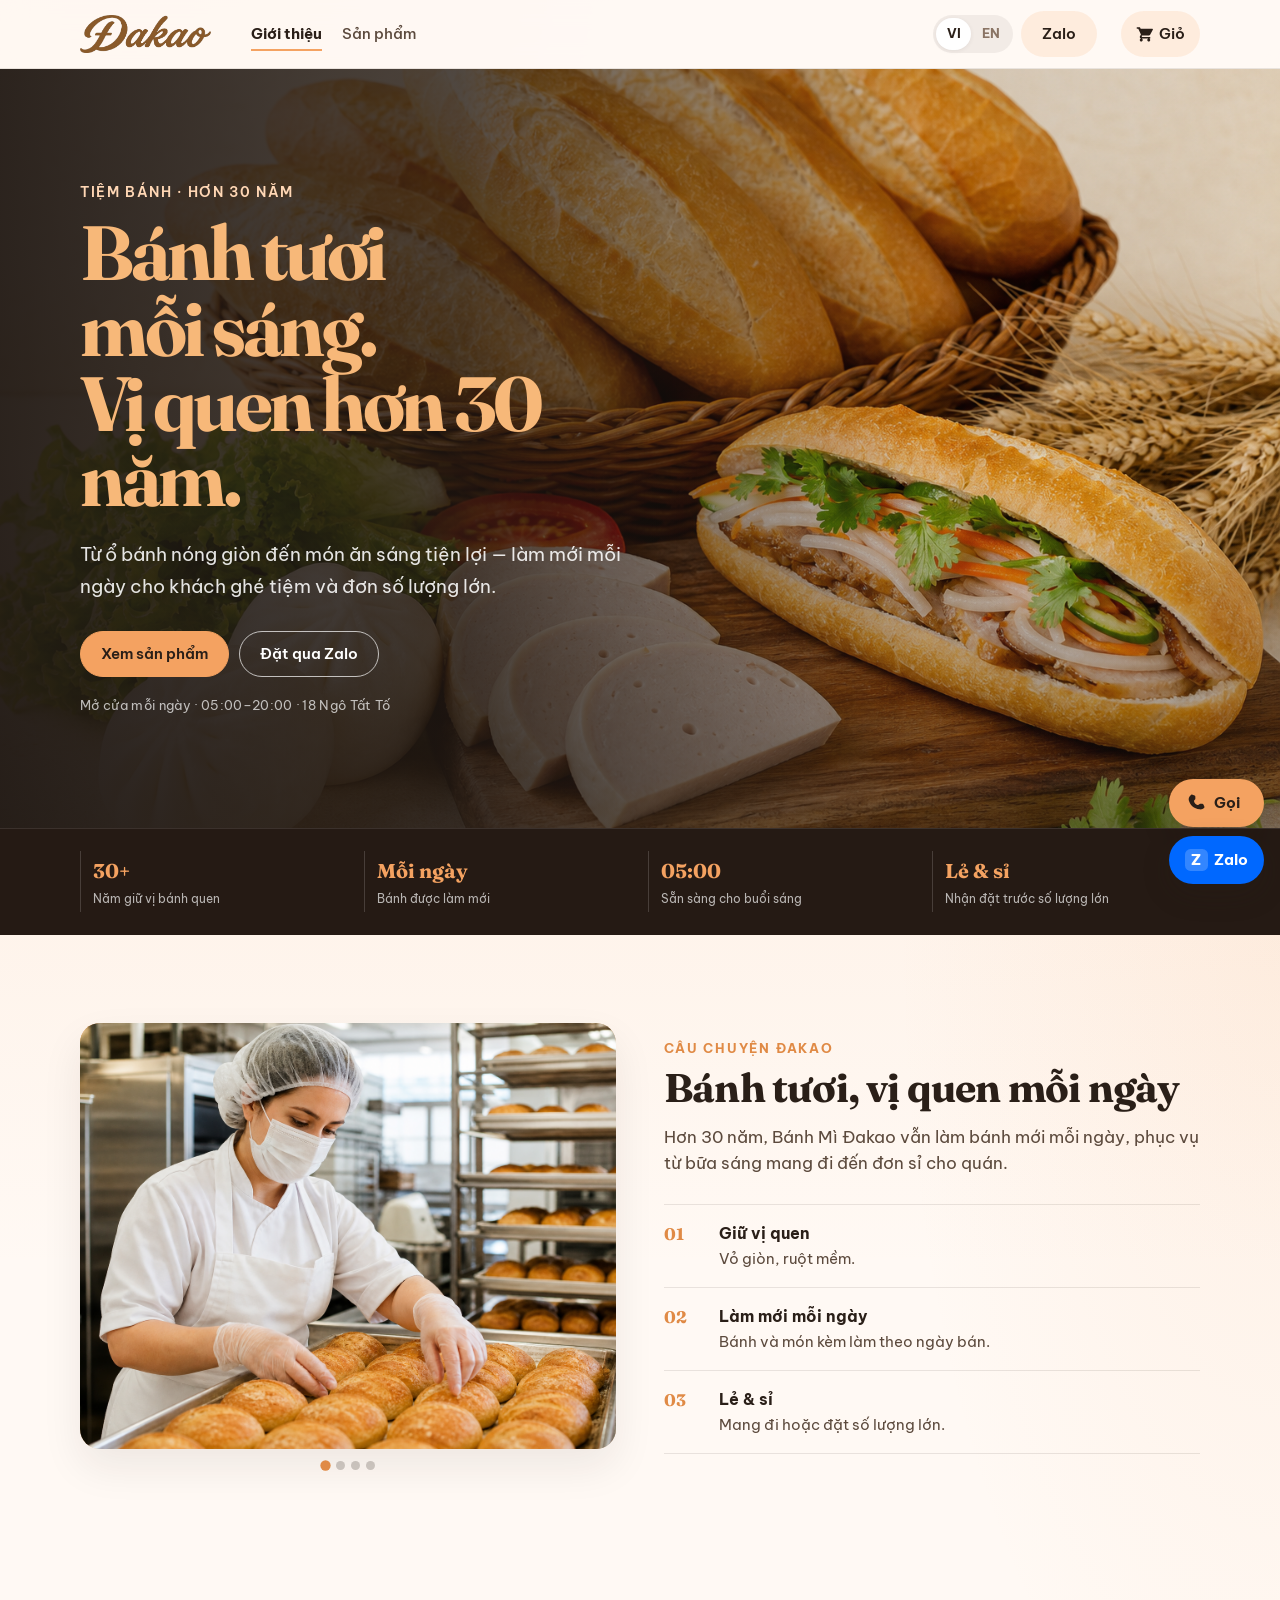
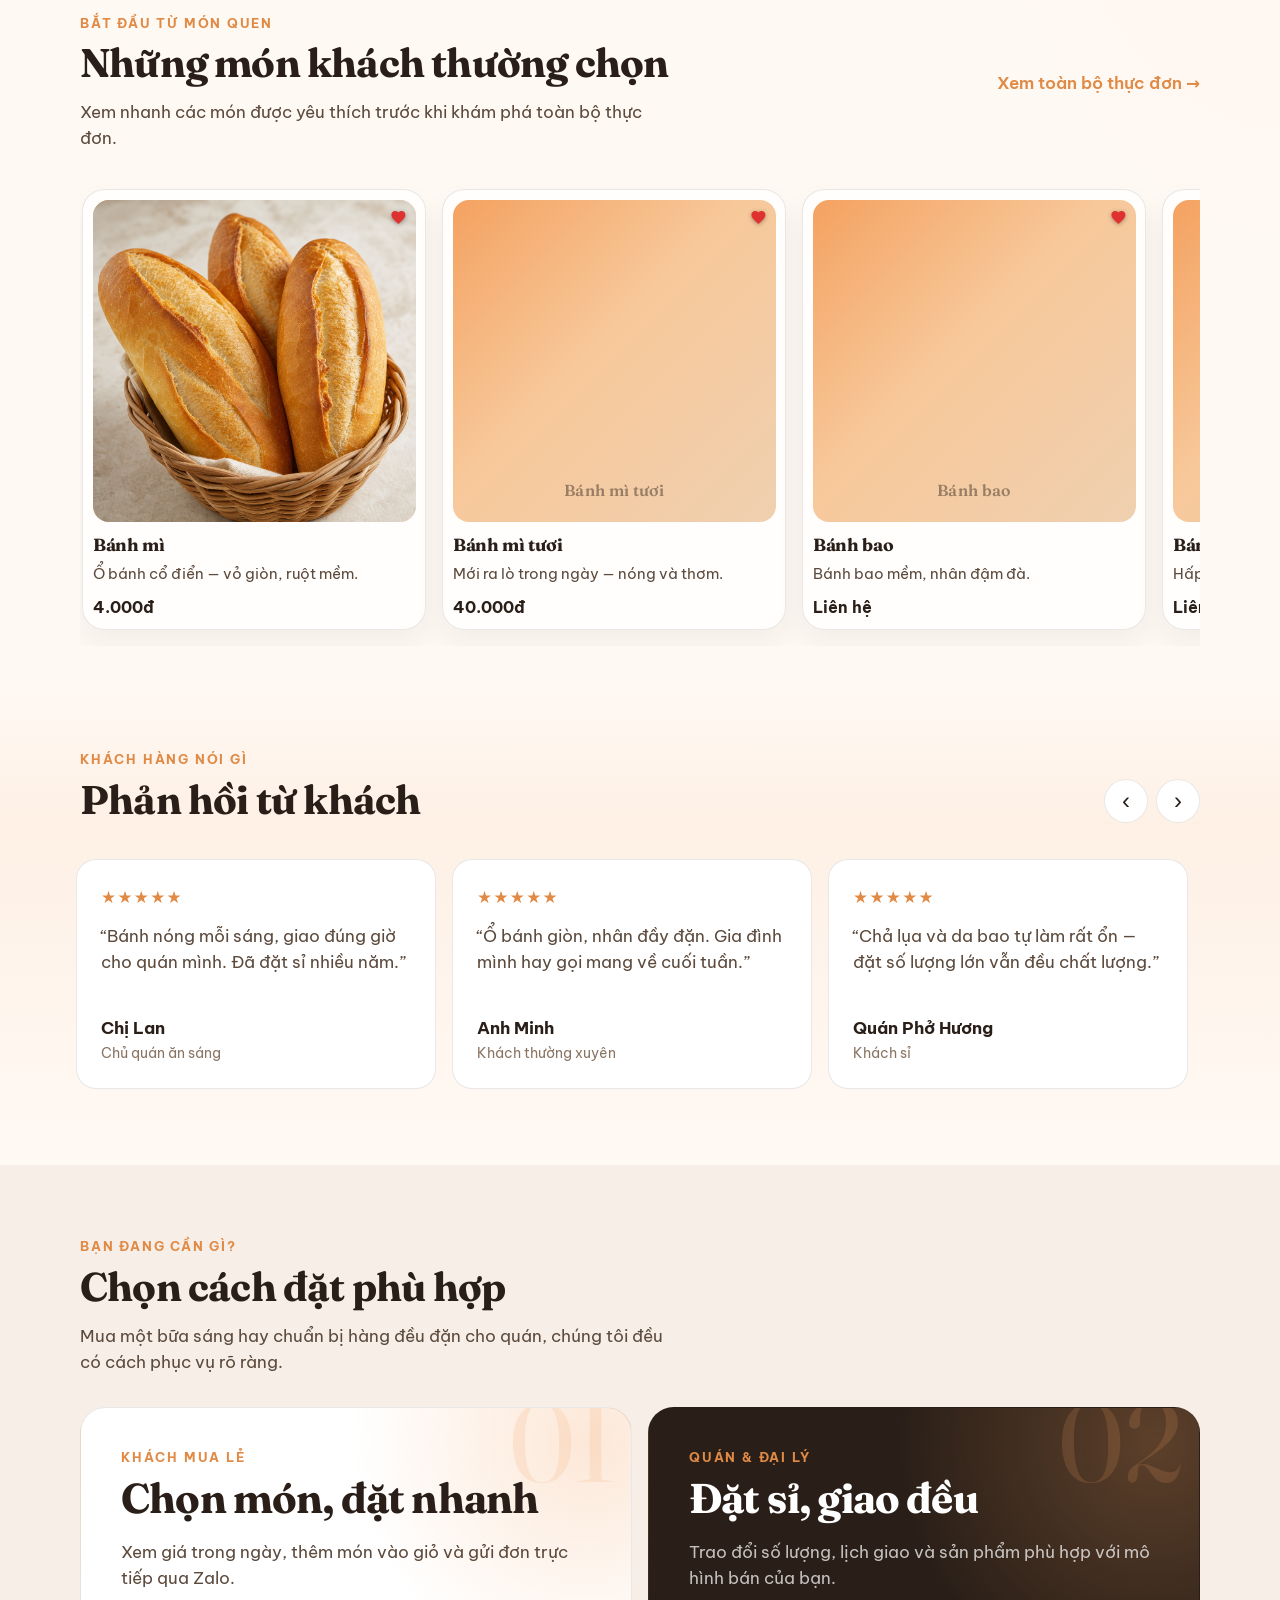
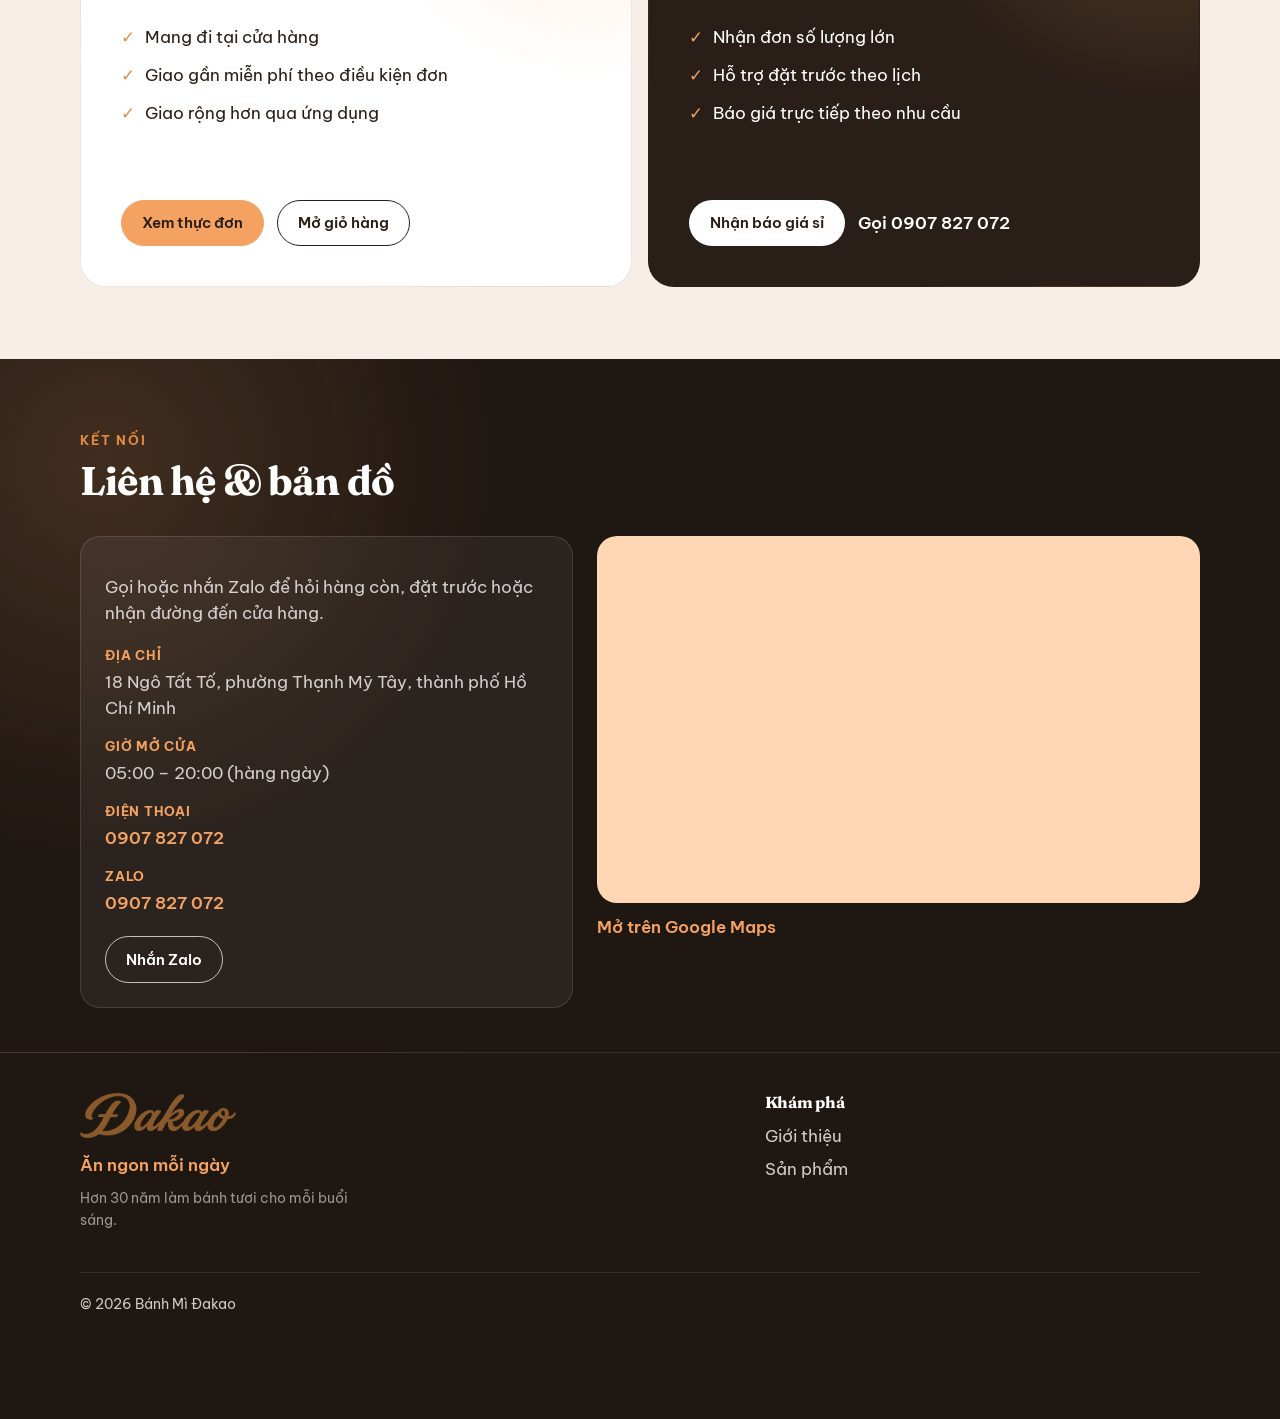
==== commit 94dff1f8: "Filter featured menu by bestseller flag" ====
--- a/index.html
+++ b/index.html
@@ -17,7 +17,7 @@
   <link rel="preconnect" href="https://fonts.googleapis.com" />
   <link rel="preconnect" href="https://fonts.gstatic.com" crossorigin />
   <link href="https://fonts.googleapis.com/css2?family=Be+Vietnam+Pro:wght@400;500;600;700&family=Fraunces:opsz,wght@9..144,600;9..144,700&display=swap" rel="stylesheet" />
-  <link rel="stylesheet" href="styles.css?v=brand-refresh-11" />
+  <link rel="stylesheet" href="styles.css?v=brand-refresh-12" />
   <link rel="icon" href="assets/favicon.png" type="image/png" />
   <script type="application/ld+json">
   {
@@ -540,6 +540,6 @@
     </div>
   </div>
 
-  <script src="script.js?v=brand-refresh-11" defer></script>
+  <script src="script.js?v=brand-refresh-12" defer></script>
 </body>
 </html>
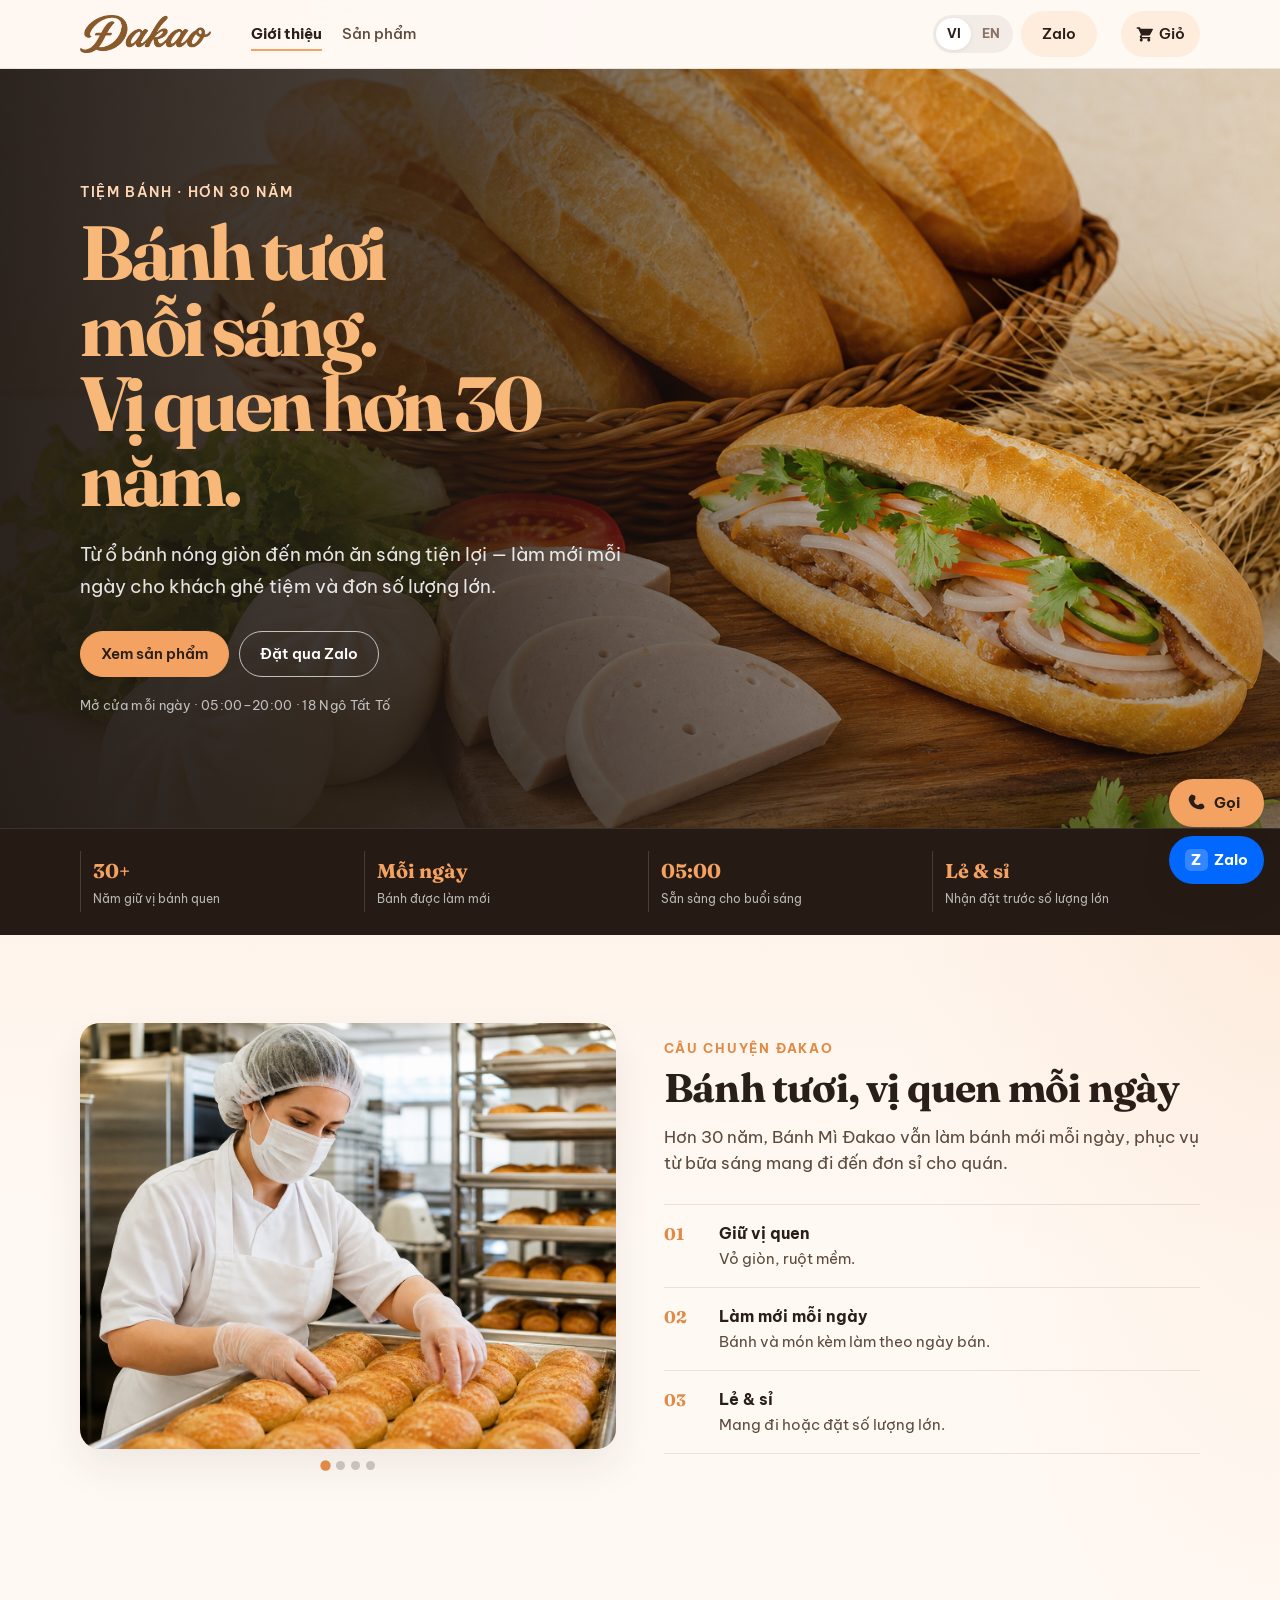
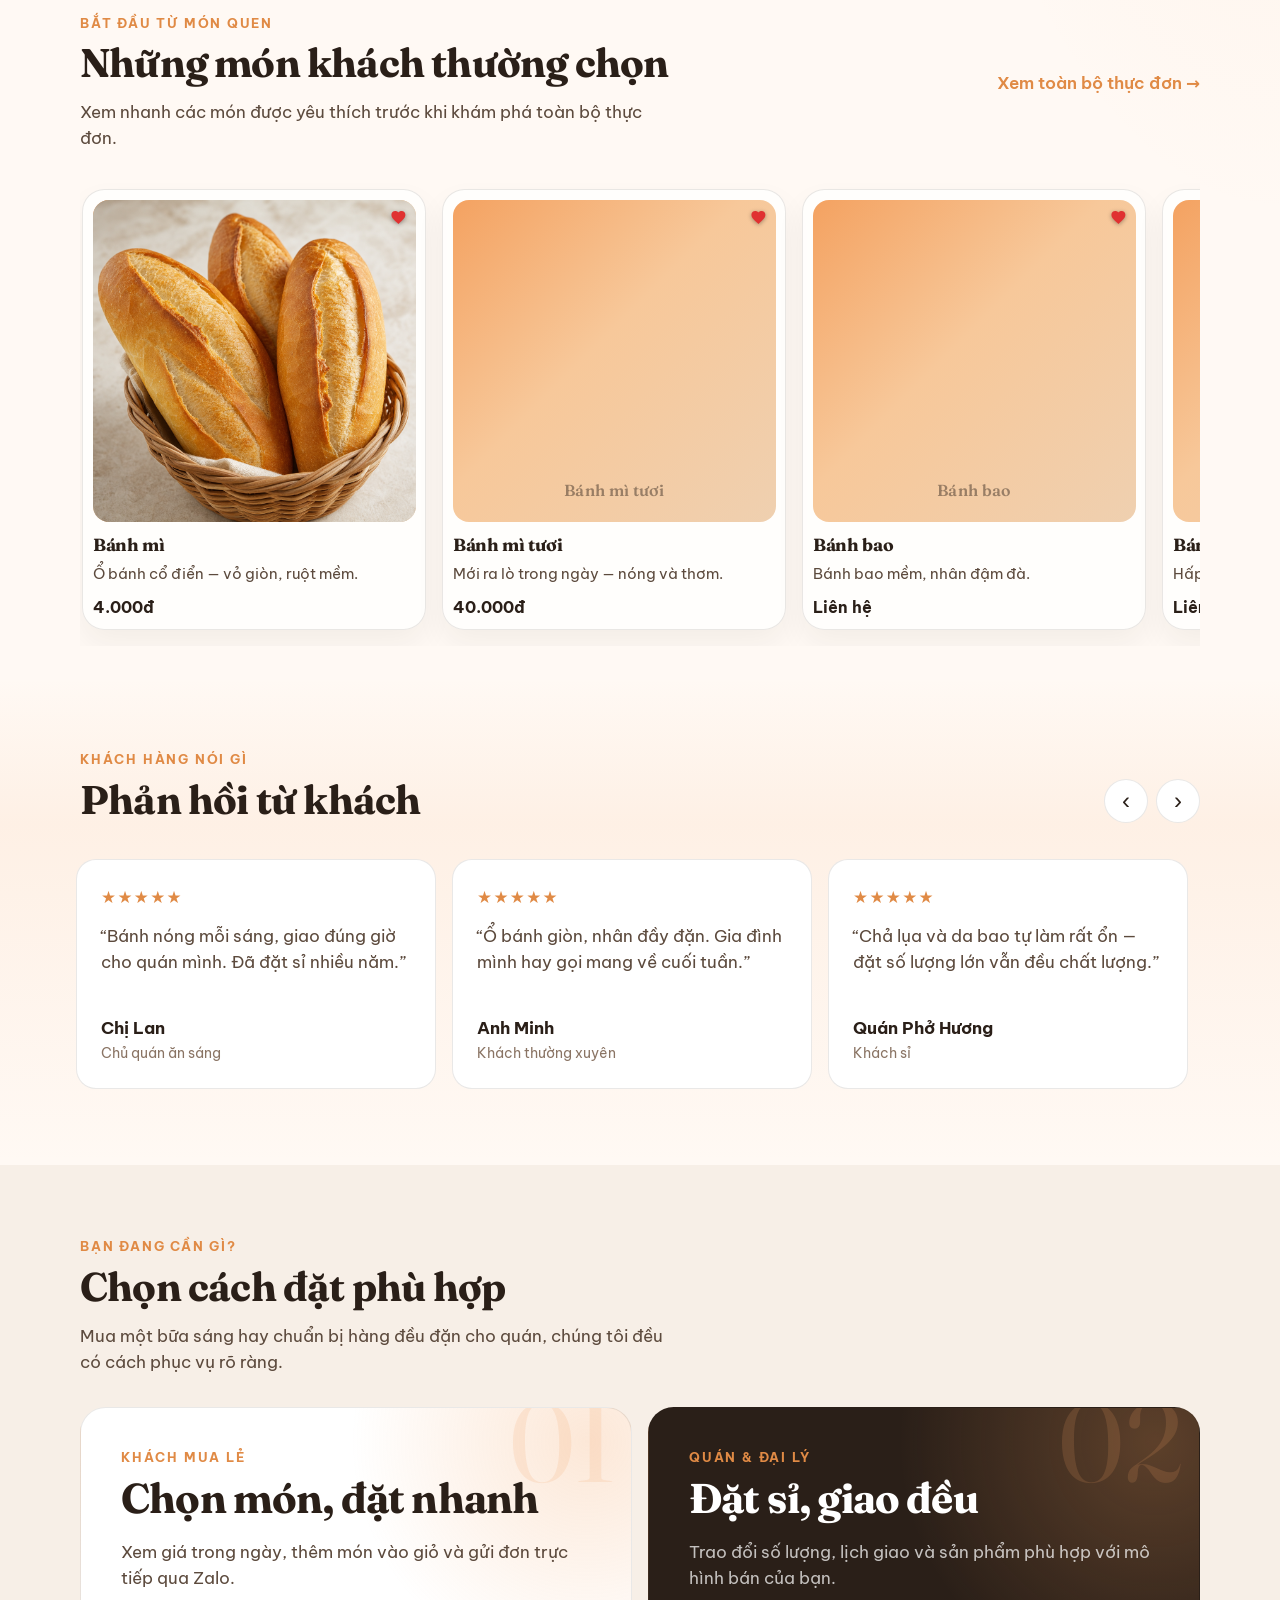
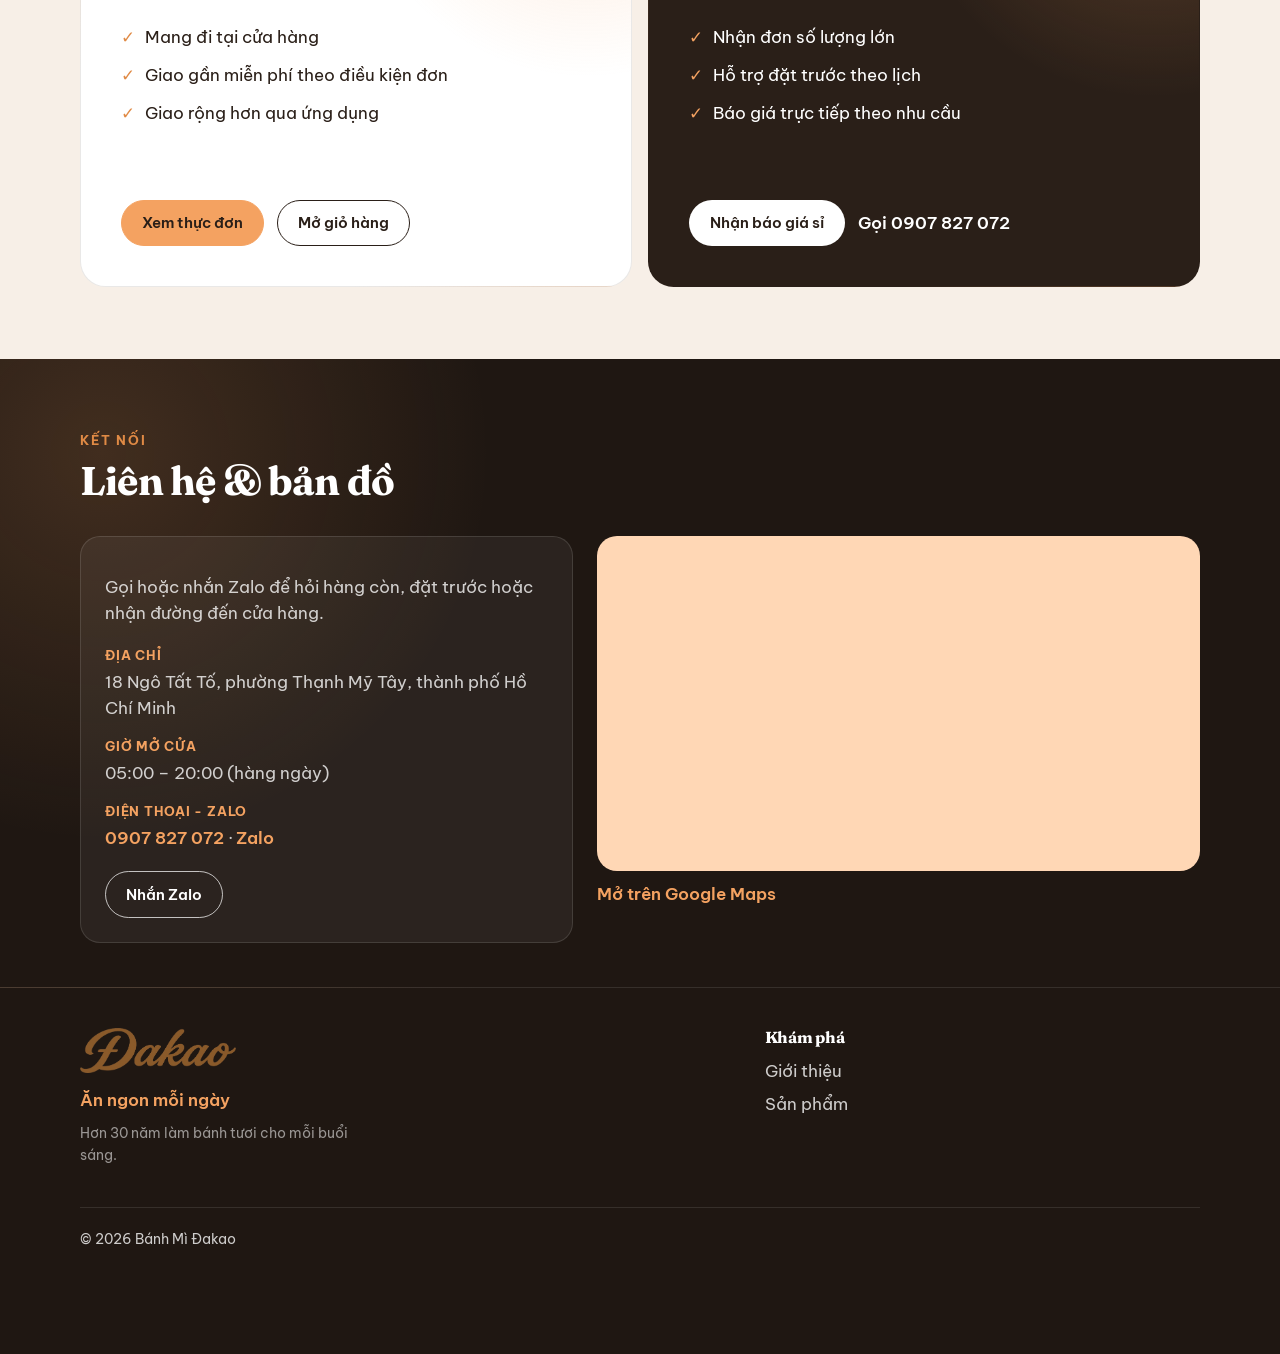
==== commit 120f3802: "Merge phone and Zalo contact details" ====
--- a/index.html
+++ b/index.html
@@ -17,7 +17,7 @@
   <link rel="preconnect" href="https://fonts.googleapis.com" />
   <link rel="preconnect" href="https://fonts.gstatic.com" crossorigin />
   <link href="https://fonts.googleapis.com/css2?family=Be+Vietnam+Pro:wght@400;500;600;700&family=Fraunces:opsz,wght@9..144,600;9..144,700&display=swap" rel="stylesheet" />
-  <link rel="stylesheet" href="styles.css?v=brand-refresh-12" />
+  <link rel="stylesheet" href="styles.css?v=brand-refresh-13" />
   <link rel="icon" href="assets/favicon.png" type="image/png" />
   <script type="application/ld+json">
   {
@@ -372,12 +372,8 @@
                 <dd data-i18n="contact.hoursValue">05:00 – 20:00 (hàng ngày)</dd>
               </div>
               <div>
-                <dt data-i18n="contact.phone">Điện thoại</dt>
-                <dd><a href="tel:+84907827072">0907 827 072</a></dd>
-              </div>
-              <div>
-                <dt>Zalo</dt>
-                <dd><a href="https://zalo.me/0907827072" target="_blank" rel="noopener noreferrer">0907 827 072</a></dd>
+                <dt data-i18n="contact.phone">Điện thoại - Zalo</dt>
+                <dd><a href="tel:+84907827072">0907 827 072</a> · <a href="https://zalo.me/0907827072" target="_blank" rel="noopener noreferrer">Zalo</a></dd>
               </div>
             </dl>
             <div class="contact-actions">
@@ -540,6 +536,6 @@
     </div>
   </div>
 
-  <script src="script.js?v=brand-refresh-12" defer></script>
+  <script src="script.js?v=brand-refresh-13" defer></script>
 </body>
 </html>
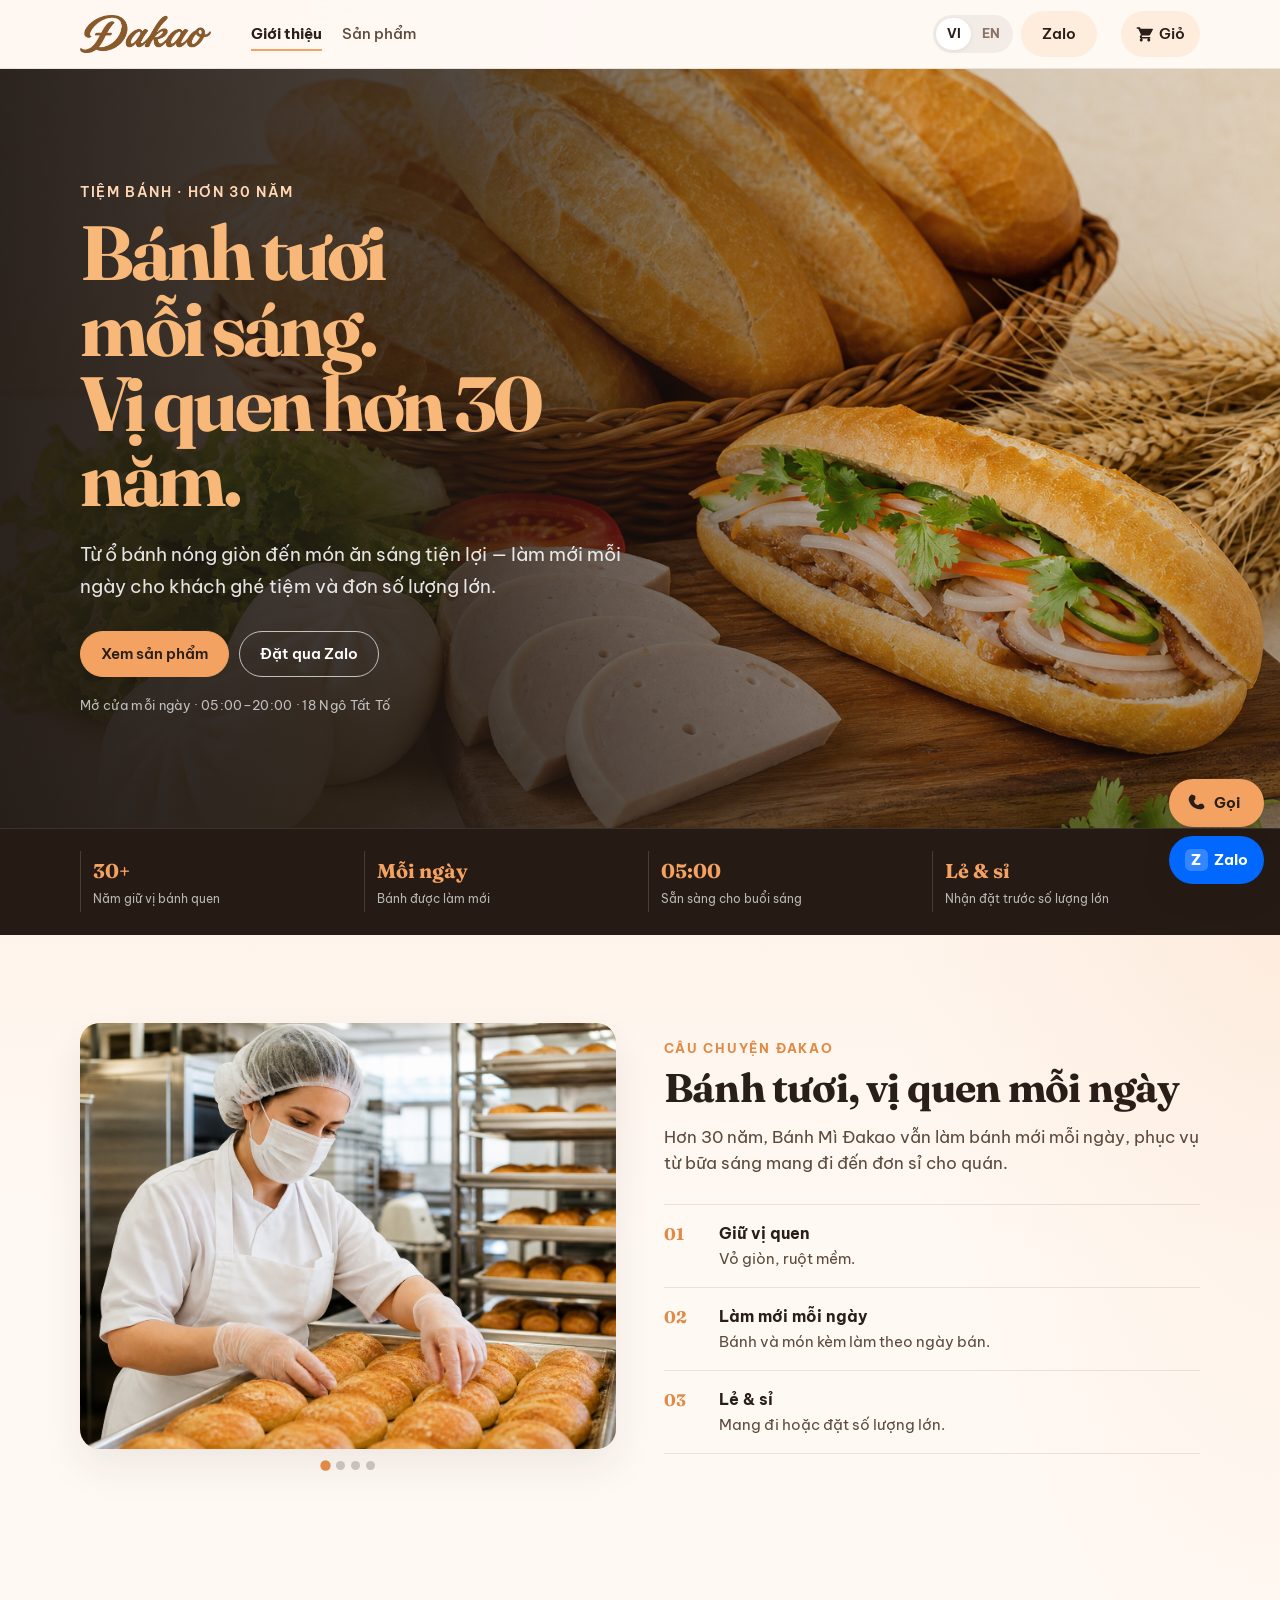
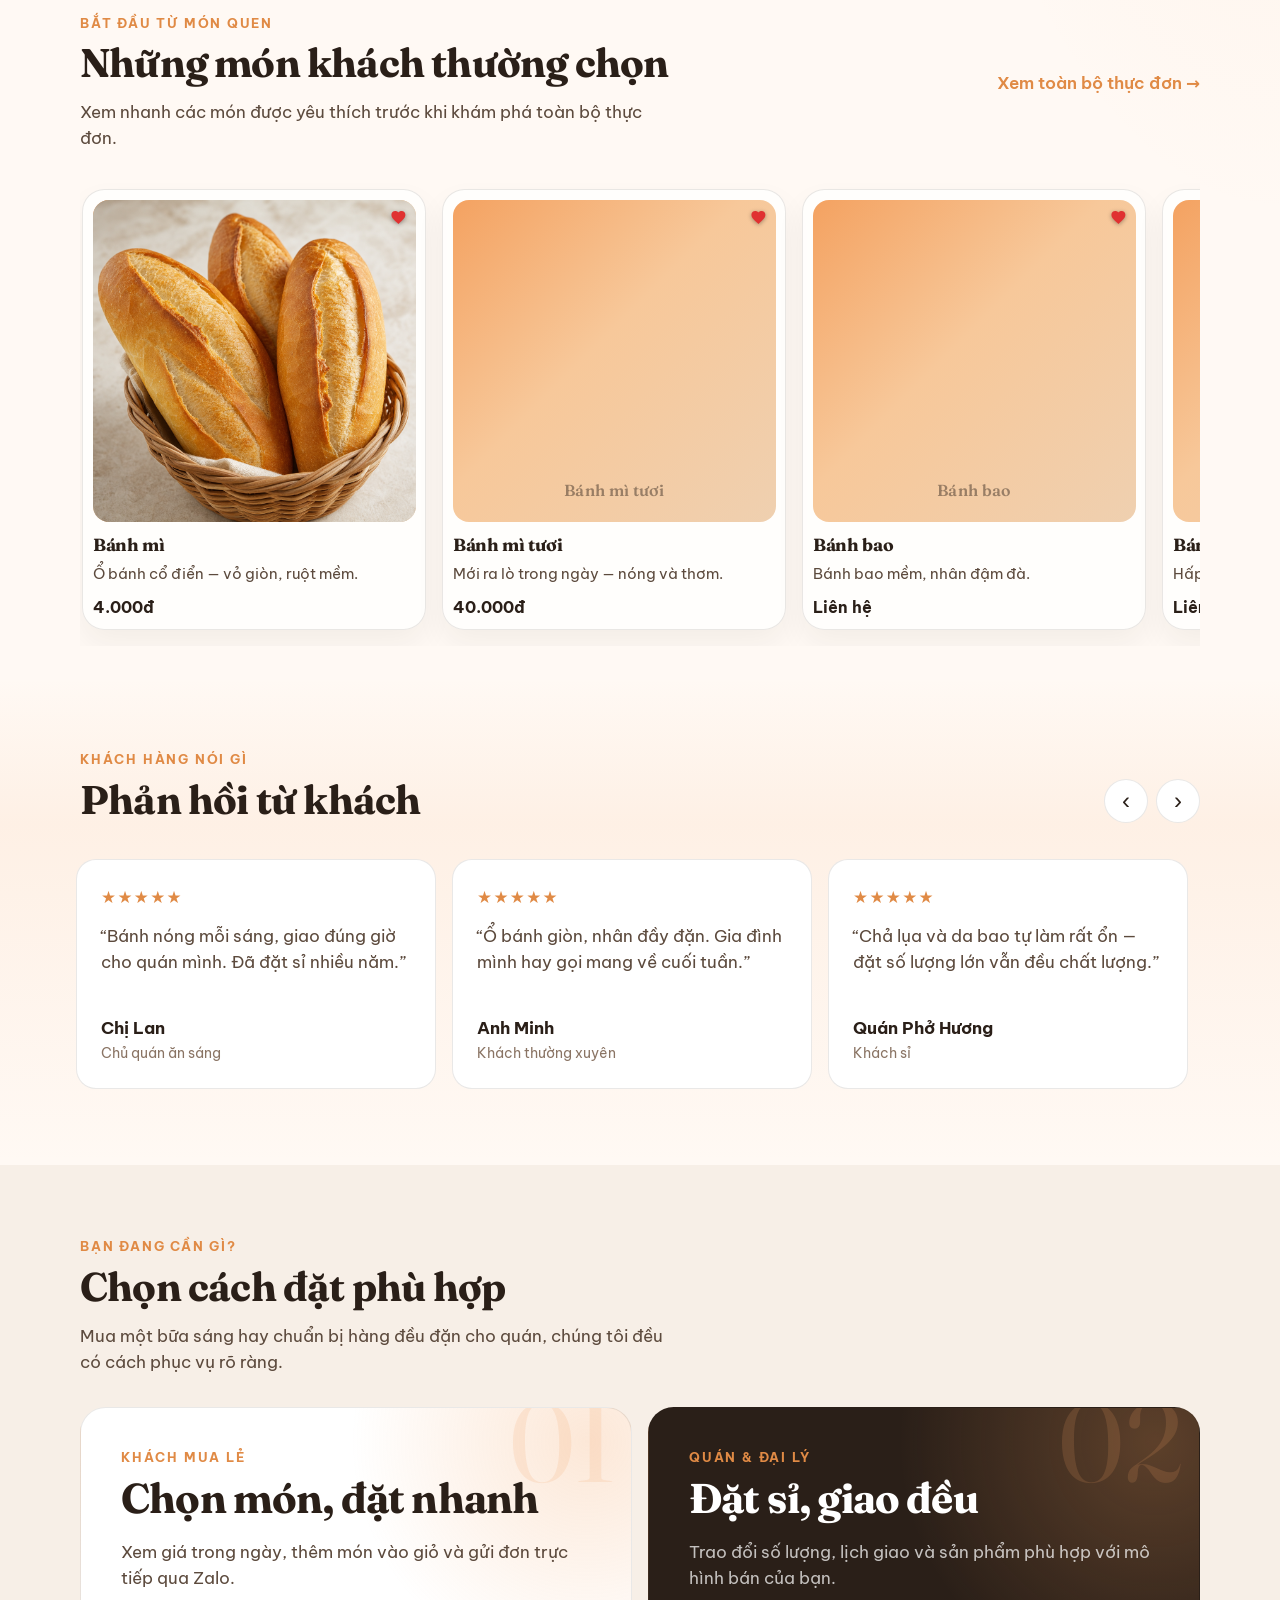
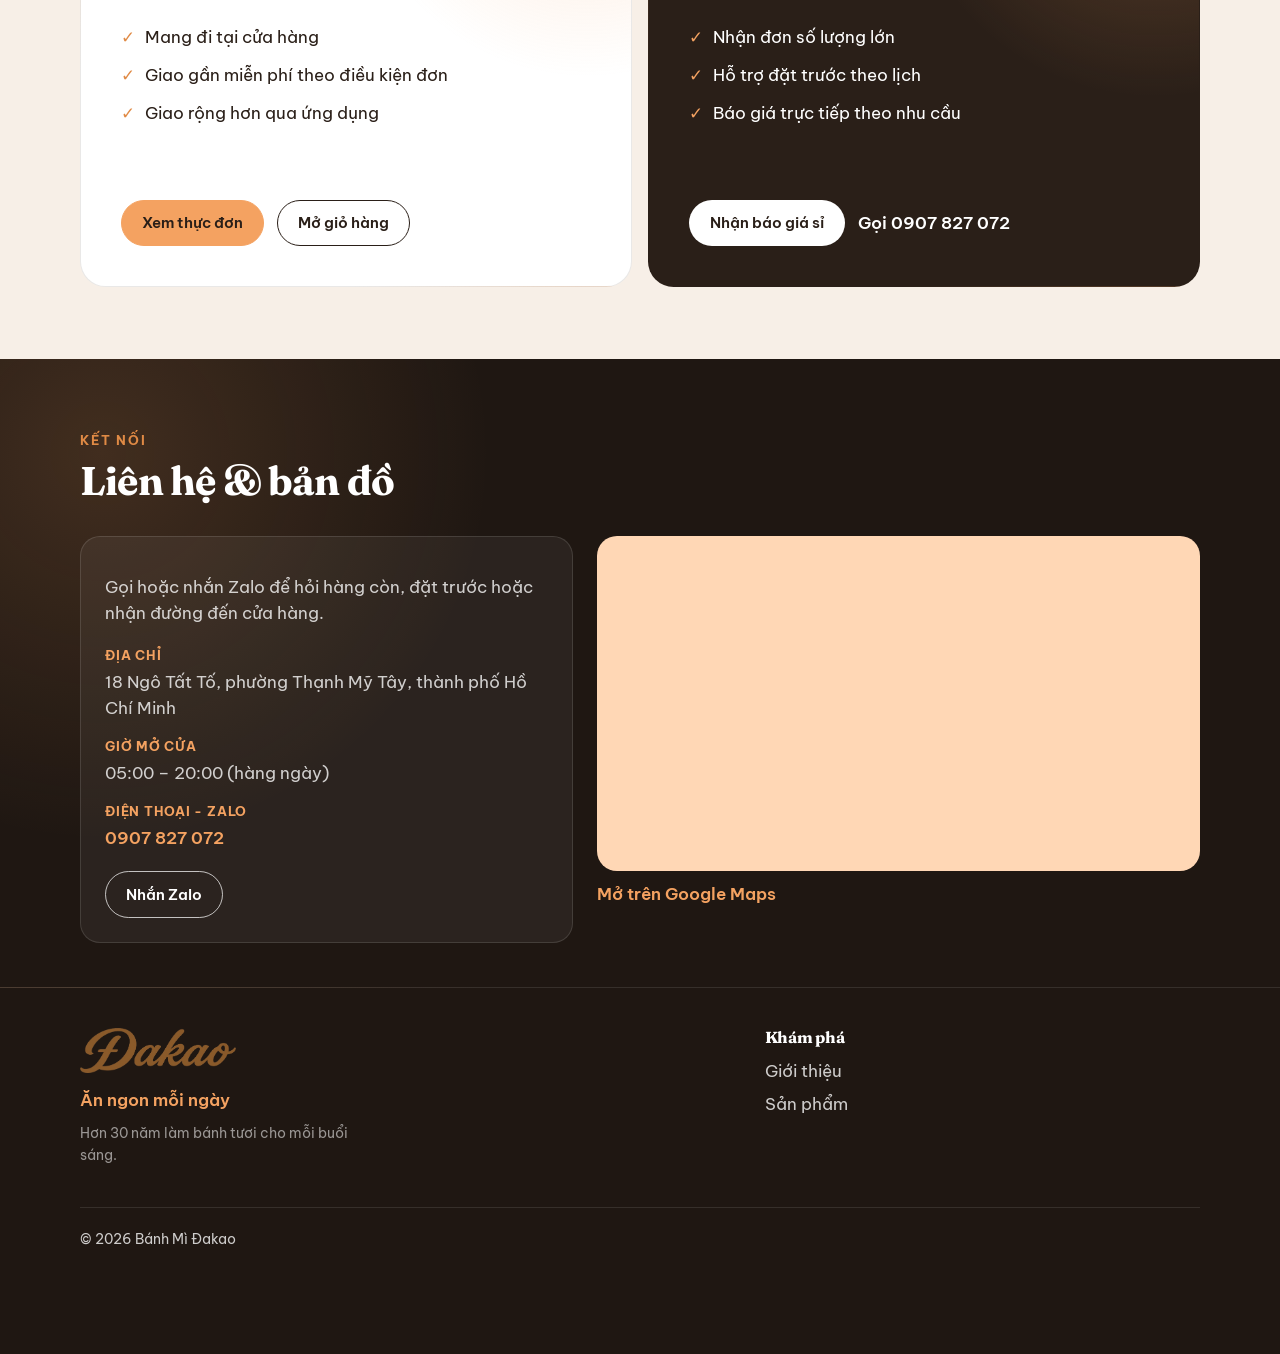
==== commit e5321382: "Add phone contact options" ====
--- a/index.html
+++ b/index.html
@@ -17,7 +17,7 @@
   <link rel="preconnect" href="https://fonts.googleapis.com" />
   <link rel="preconnect" href="https://fonts.gstatic.com" crossorigin />
   <link href="https://fonts.googleapis.com/css2?family=Be+Vietnam+Pro:wght@400;500;600;700&family=Fraunces:opsz,wght@9..144,600;9..144,700&display=swap" rel="stylesheet" />
-  <link rel="stylesheet" href="styles.css?v=brand-refresh-13" />
+  <link rel="stylesheet" href="styles.css?v=brand-refresh-14" />
   <link rel="icon" href="assets/favicon.png" type="image/png" />
   <script type="application/ld+json">
   {
@@ -373,7 +373,7 @@
               </div>
               <div>
                 <dt data-i18n="contact.phone">Điện thoại - Zalo</dt>
-                <dd><a href="tel:+84907827072">0907 827 072</a> · <a href="https://zalo.me/0907827072" target="_blank" rel="noopener noreferrer">Zalo</a></dd>
+                <dd><a href="tel:+84907827072" data-contact-choice>0907 827 072</a></dd>
               </div>
             </dl>
             <div class="contact-actions">
@@ -475,6 +475,22 @@
             Xóa giỏ hàng
           </button>
         </div>
+      </div>
+    </div>
+  </div>
+
+  <div class="contact-choice" id="contact-choice" hidden>
+    <div class="contact-choice-backdrop" data-contact-choice-close tabindex="-1"></div>
+    <div class="contact-choice-dialog" role="dialog" aria-modal="true" aria-labelledby="contact-choice-title" tabindex="-1">
+      <button type="button" class="product-modal-close" data-contact-choice-close data-i18n-aria="contactChoice.close">
+        <span aria-hidden="true">×</span>
+      </button>
+      <p class="eyebrow" data-i18n="contactChoice.eyebrow">Liên hệ ngay</p>
+      <h2 id="contact-choice-title" data-i18n="contactChoice.title">Bạn muốn liên hệ bằng cách nào?</h2>
+      <p class="contact-choice-number">0907 827 072</p>
+      <div class="contact-choice-actions">
+        <a class="btn btn-primary" href="tel:+84907827072" data-i18n="contactChoice.call">Gọi điện</a>
+        <a class="btn btn-outline" href="https://zalo.me/0907827072" target="_blank" rel="noopener noreferrer" data-i18n="contactChoice.zalo">Mở Zalo</a>
       </div>
     </div>
   </div>
@@ -536,6 +552,6 @@
     </div>
   </div>
 
-  <script src="script.js?v=brand-refresh-13" defer></script>
+  <script src="script.js?v=brand-refresh-14" defer></script>
 </body>
 </html>
--- a/styles.css
+++ b/styles.css
@@ -1427,6 +1427,62 @@
   overflow: hidden;
 }
 
+.contact-choice[hidden] {
+  display: none;
+}
+
+.contact-choice {
+  position: fixed;
+  inset: 0;
+  z-index: 90;
+  display: grid;
+  place-items: center;
+  padding: 1rem;
+}
+
+.contact-choice-backdrop {
+  position: absolute;
+  inset: 0;
+  background: rgba(42, 31, 24, 0.55);
+  backdrop-filter: blur(2px);
+}
+
+.contact-choice-dialog {
+  position: relative;
+  z-index: 1;
+  width: min(100%, 420px);
+  border-radius: var(--radius);
+  background: var(--surface);
+  box-shadow: var(--shadow);
+  padding: 1.5rem;
+  text-align: center;
+  animation: rise 0.3s var(--ease) both;
+}
+
+.contact-choice-dialog h2 {
+  margin: 0.35rem 1.5rem 0;
+  font-size: clamp(1.35rem, 4vw, 1.7rem);
+}
+
+.contact-choice-number {
+  margin: 0.8rem 0 1.1rem;
+  color: var(--primary-dark);
+  font-size: 1.25rem;
+  font-weight: 700;
+}
+
+.contact-choice-actions {
+  display: grid;
+  grid-template-columns: repeat(2, minmax(0, 1fr));
+  gap: 0.75rem;
+}
+
+@media (max-width: 420px) {
+  .contact-choice-actions {
+    grid-template-columns: 1fr;
+  }
+}
+
 .product-modal[hidden] {
   display: none;
 }
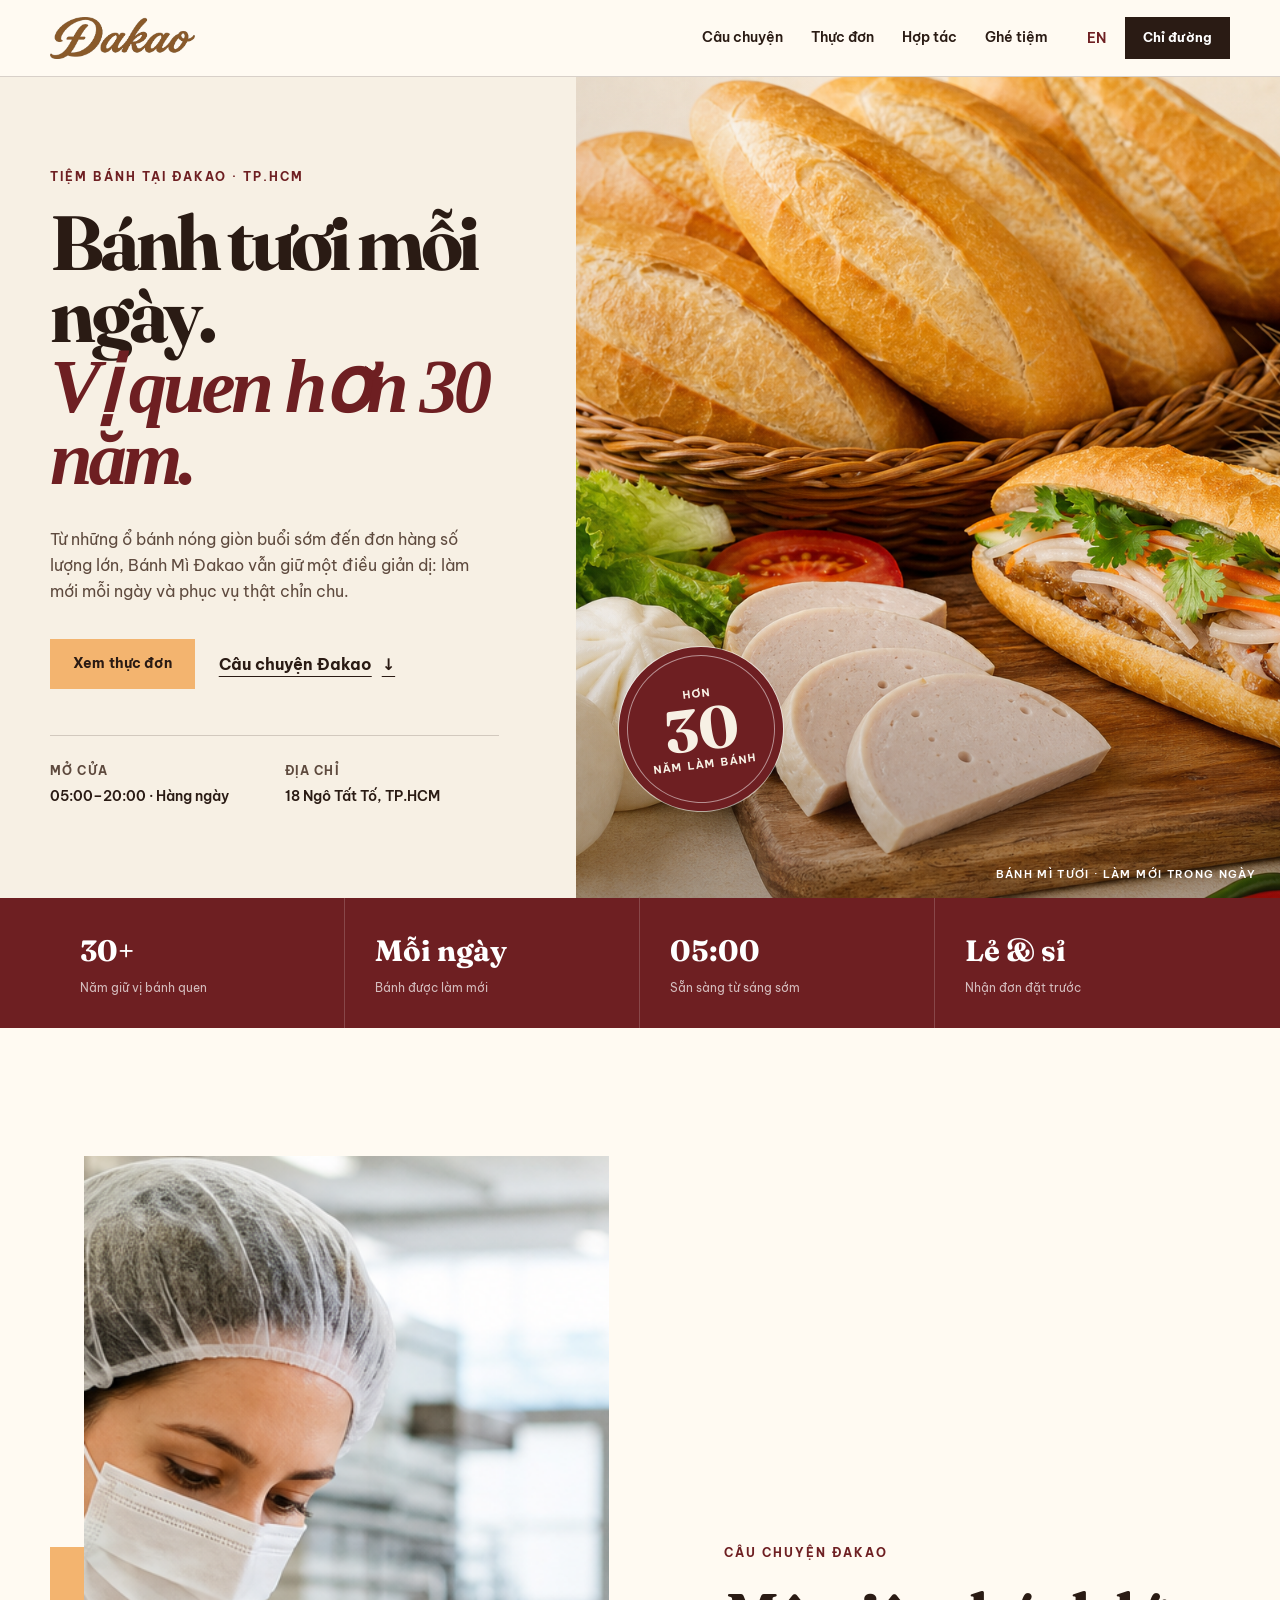
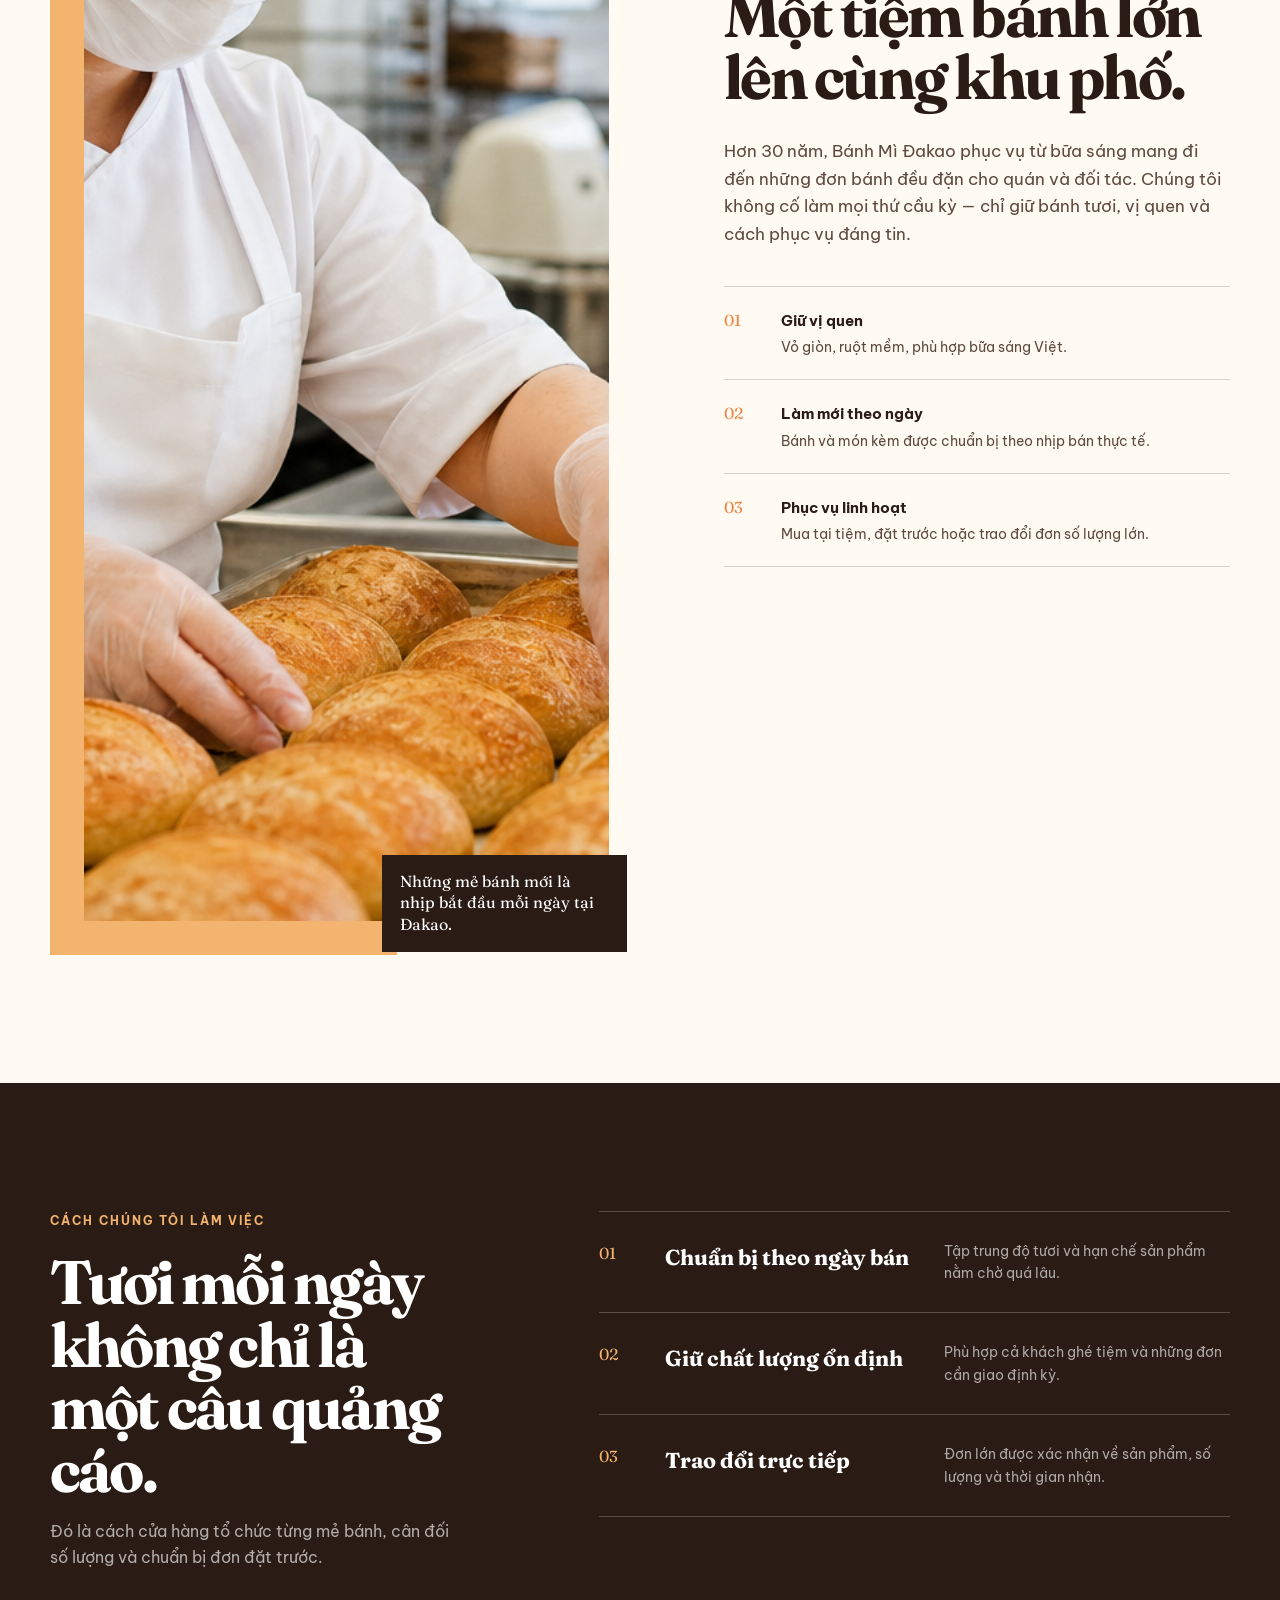
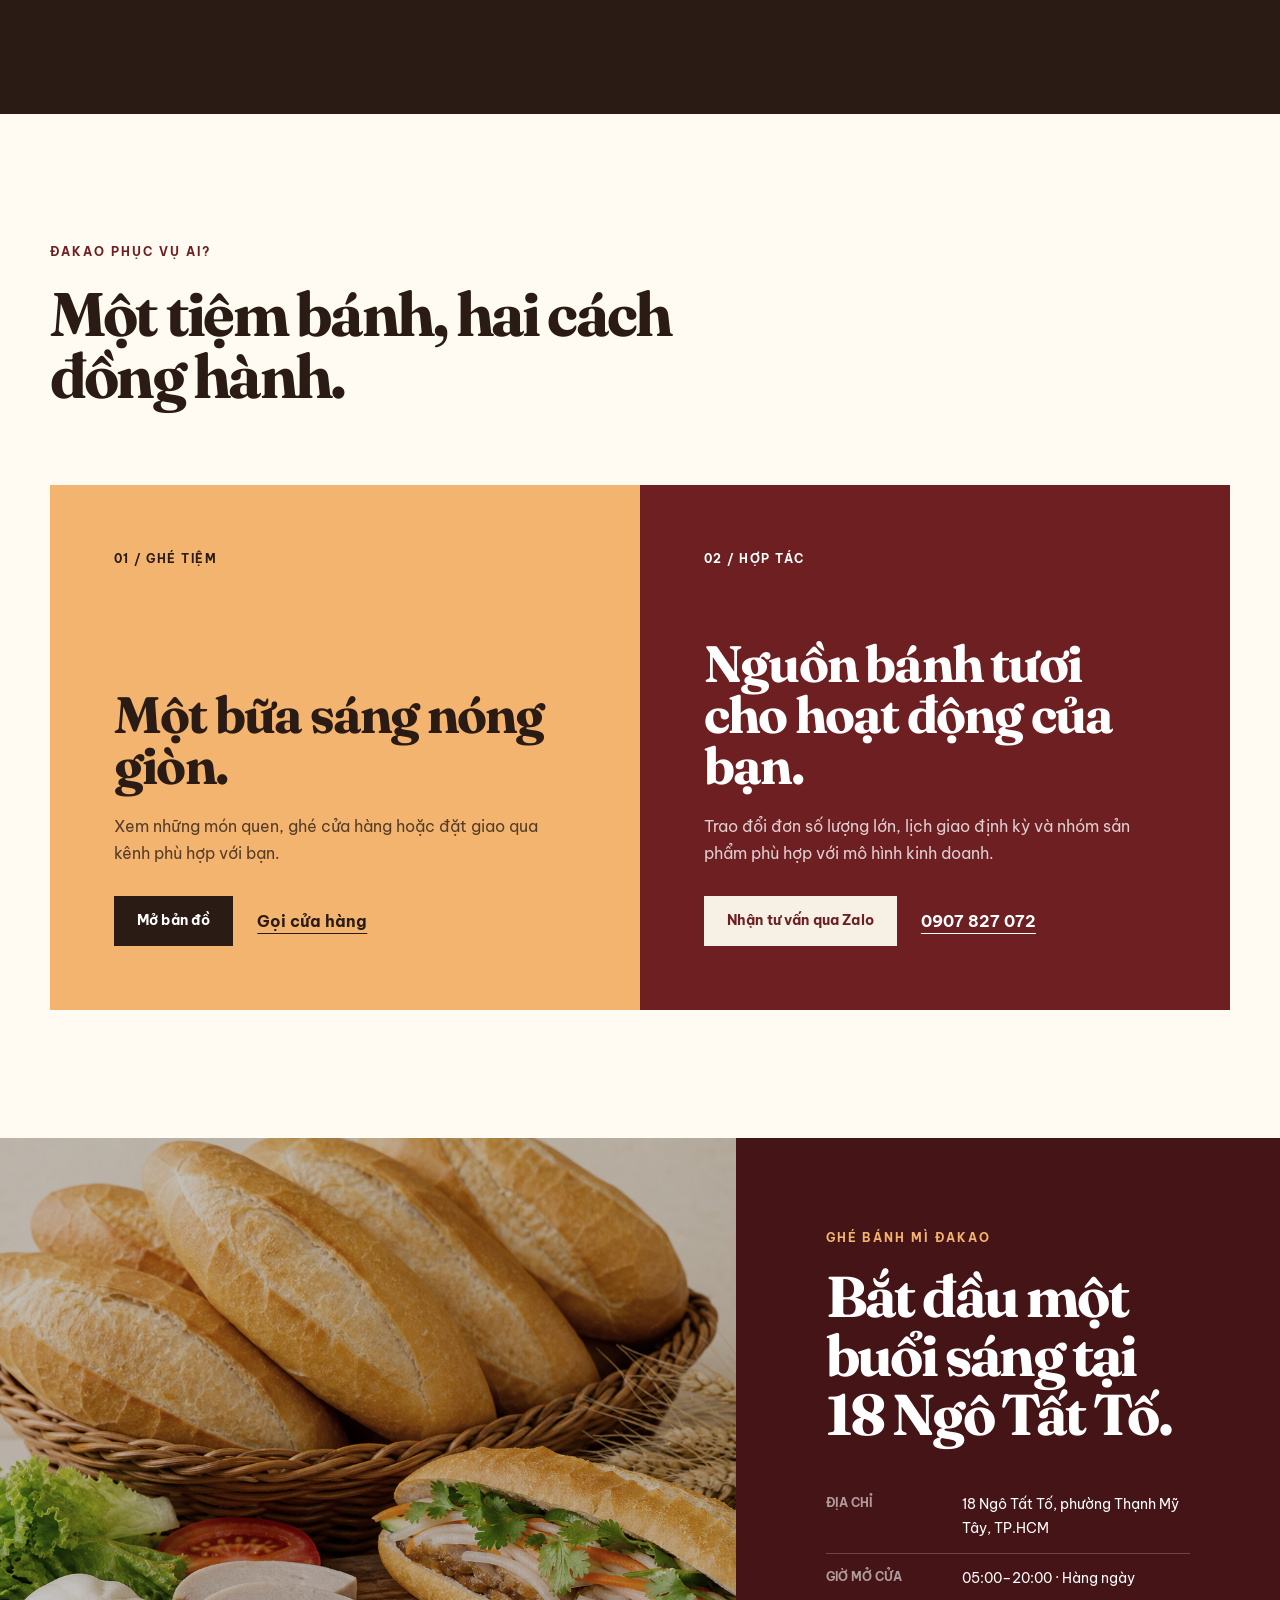
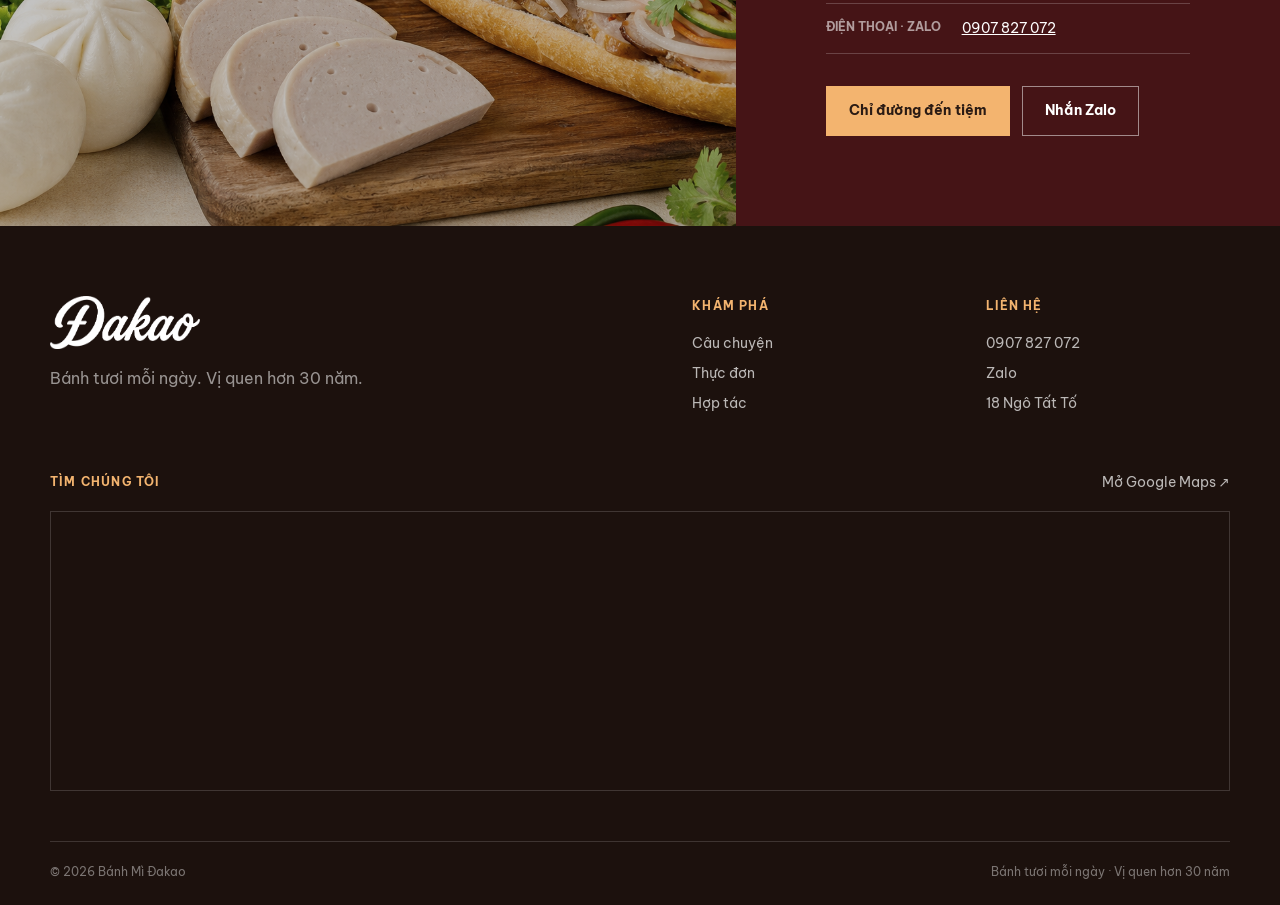
==== commit 9b2f305c: "Publish corporate bakery website" ====
--- a/index.html
+++ b/index.html
@@ -1,557 +1,214 @@
-<!DOCTYPE html>
+<!doctype html>
 <html lang="vi">
 <head>
-  <meta charset="UTF-8" />
-  <meta name="viewport" content="width=device-width, initial-scale=1, viewport-fit=cover" />
-  <meta name="description" content="Bánh Mì Đakao — bánh mì, bánh bao, sandwich, chả lụa. Ăn ngon mỗi ngày. Hơn 30 năm bánh tươi." />
+  <meta charset="utf-8" />
+  <meta name="viewport" content="width=device-width, initial-scale=1" />
+  <meta name="description" content="Bánh Mì Đakao — bánh tươi mỗi ngày, giữ vị quen hơn 30 năm tại 18 Ngô Tất Tố, TP.HCM." />
   <link rel="canonical" href="https://banhmidakao.com/" />
   <meta property="og:type" content="website" />
-  <meta property="og:locale" content="vi_VN" />
-  <meta property="og:site_name" content="Bánh Mì Đakao" />
-  <meta property="og:title" content="Bánh Mì Đakao — Hơn 30 năm bánh tươi mỗi ngày" />
-  <meta property="og:description" content="Bánh mì, bánh bao và các món ăn sáng làm mới mỗi ngày. Nhận khách lẻ, đặt trước và đơn số lượng lớn." />
+  <meta property="og:title" content="Bánh Mì Đakao — Bánh tươi mỗi ngày" />
+  <meta property="og:description" content="Bánh mì, bánh bao và các món ăn sáng làm mới mỗi ngày tại 18 Ngô Tất Tố, TP.HCM." />
   <meta property="og:url" content="https://banhmidakao.com/" />
   <meta property="og:image" content="https://banhmidakao.com/assets/hero-banh-mi.jpg" />
-  <meta name="twitter:card" content="summary_large_image" />
-  <title>Bánh Mì Đakao — Ăn ngon mỗi ngày</title>
+  <title>Bánh Mì Đakao — Bánh tươi mỗi ngày</title>
   <link rel="preconnect" href="https://fonts.googleapis.com" />
   <link rel="preconnect" href="https://fonts.gstatic.com" crossorigin />
   <link href="https://fonts.googleapis.com/css2?family=Be+Vietnam+Pro:wght@400;500;600;700&family=Fraunces:opsz,wght@9..144,600;9..144,700&display=swap" rel="stylesheet" />
-  <link rel="stylesheet" href="styles.css?v=brand-refresh-14" />
+  <link rel="stylesheet" href="styles.css?v=corporate-1" />
   <link rel="icon" href="assets/favicon.png" type="image/png" />
-  <script type="application/ld+json">
-  {
-    "@context": "https://schema.org",
-    "@type": "Bakery",
-    "name": "Bánh Mì Đakao",
-    "url": "https://banhmidakao.com/",
-    "image": "https://banhmidakao.com/assets/hero-banh-mi.jpg",
-    "telephone": "+84907827072",
-    "priceRange": "₫",
-    "address": {
-      "@type": "PostalAddress",
-      "streetAddress": "18 Ngô Tất Tố",
-      "addressLocality": "Thành phố Hồ Chí Minh",
-      "addressCountry": "VN"
-    },
-    "openingHoursSpecification": [{
-      "@type": "OpeningHoursSpecification",
-      "dayOfWeek": ["Monday", "Tuesday", "Wednesday", "Thursday", "Friday", "Saturday", "Sunday"],
-      "opens": "05:00",
-      "closes": "20:00"
-    }]
-  }
-  </script>
 </head>
 <body>
-  <!--
-    === EDIT NHANH (đồng bộ toàn trang) ===
-    SĐT hiển thị: 0907 827 072
-    SĐT tel link:  tel:+84907827072
-    Zalo link:     https://zalo.me/0907827072
-    Địa chỉ:       18 Ngô Tất Tố, phường Thạnh Mỹ Tây, thành phố Hồ Chí Minh
-    Giờ mở cửa:    05:00 – 20:00 (hàng ngày)
-    Hướng dẫn:     Docs/WEBSITE.md
-  -->
-
-  <a class="skip-link" href="#main" data-i18n="skip">Bỏ qua điều hướng</a>
-
-  <header class="site-header">
+  <a class="skip-link" href="#main">Bỏ qua điều hướng</a>
+
+  <header class="site-header" data-header>
     <div class="shell header-inner">
-      <a class="logo" href="#gioi-thieu" aria-label="Bánh Mì Đakao">
-        <img class="logo-img" src="assets/logo.png" alt="Đakao" width="182" height="53" />
+      <a class="brand" href="#top" aria-label="Bánh Mì Đakao — về đầu trang">
+        <img src="assets/logo.png" alt="Bánh Mì Đakao" width="182" height="53" />
       </a>
 
-      <nav class="nav" aria-label="Main">
-        <a href="#gioi-thieu" data-page-nav="home" data-i18n="nav.about">Giới thiệu</a>
-        <a href="#san-pham" data-page-nav="products" data-i18n="nav.products">Sản phẩm</a>
+      <nav class="desktop-nav" aria-label="Điều hướng chính">
+        <a href="#cau-chuyen">Câu chuyện</a>
+        <a href="menu.html">Thực đơn</a>
+        <a href="#hop-tac">Hợp tác</a>
+        <a href="#ghe-tiem">Ghé tiệm</a>
       </nav>
 
       <div class="header-actions">
-        <div class="lang-switch" role="group" aria-label="Language">
-          <button type="button" class="lang-btn is-active" data-lang="vi" aria-pressed="true">VI</button>
-          <button type="button" class="lang-btn" data-lang="en" aria-pressed="false">EN</button>
-        </div>
-        <!-- === EDIT: Zalo (header) === -->
-        <a class="btn btn-ghost header-zalo" href="https://zalo.me/0907827072" target="_blank" rel="noopener noreferrer">Zalo</a>
-      </div>
-
-      <button type="button" class="nav-toggle" aria-expanded="false" aria-controls="mobile-nav" data-i18n-aria="nav.menu">
-        <span class="nav-toggle-bar" aria-hidden="true"></span>
-        <span class="visually-hidden" data-i18n="nav.menu">Menu</span>
-      </button>
-
-      <button type="button" class="btn btn-ghost header-cart" id="cart-open" data-i18n-aria="cart.open">
-        <svg width="18" height="18" viewBox="0 0 24 24" fill="currentColor" aria-hidden="true"><path d="M7 18c-1.1 0-2 .9-2 2s.9 2 2 2 2-.9 2-2-.9-2-2-2Zm10 0c-1.1 0-2 .9-2 2s.9 2 2 2 2-.9 2-2-.9-2-2-2ZM7.2 14h9.9c.75 0 1.4-.41 1.74-1.03l3.58-6.49A1 1 0 0 0 21.55 5H6.21l-.94-2H1v2h2l3.6 7.59-1.35 2.44A2 2 0 0 0 7.2 18H19v-2H7.42l.78-1.42Z"/></svg>
-        <span data-i18n="cart.openShort">Giỏ</span>
-        <span class="cart-badge" id="cart-badge" hidden>0</span>
+        <button class="language" type="button" lang="en" aria-label="Switch to English" data-language-toggle>EN</button>
+        <a class="button button-small button-dark" href="https://maps.google.com/?q=18+Ngô+Tất+Tố,+Hồ+Chí+Minh" target="_blank" rel="noopener noreferrer">Chỉ đường</a>
+      </div>
+
+      <button class="menu-toggle" type="button" aria-expanded="false" aria-controls="mobile-menu" data-menu-toggle>
+        <span></span><span></span>
+        <b class="visually-hidden">Mở menu</b>
       </button>
     </div>
 
-    <div id="mobile-nav" class="mobile-nav" hidden>
-      <a href="#gioi-thieu" data-page-nav="home" data-i18n="nav.about">Giới thiệu</a>
-      <a href="#san-pham" data-page-nav="products" data-i18n="nav.products">Sản phẩm</a>
-      <a href="#giao-hang" data-page-nav="home" data-i18n="nav.delivery">Giao hàng</a>
-    </div>
+    <nav class="mobile-menu" id="mobile-menu" aria-label="Điều hướng di động" hidden data-mobile-menu>
+      <a href="#cau-chuyen">Câu chuyện</a>
+      <a href="menu.html">Thực đơn</a>
+      <a href="#hop-tac">Hợp tác</a>
+      <a href="#ghe-tiem">Ghé tiệm</a>
+      <button class="language mobile-language" type="button" lang="en" aria-label="Switch to English" data-language-toggle>EN</button>
+      <a href="https://maps.google.com/?q=18+Ngô+Tất+Tố,+Hồ+Chí+Minh" target="_blank" rel="noopener noreferrer">Mở bản đồ ↗</a>
+    </nav>
   </header>
 
   <main id="main">
-    <div id="page-home" class="page-panel" data-page="home">
-    <!-- === EDIT: Hero === -->
-    <section id="top" class="hero" aria-labelledby="hero-brand">
-      <div class="hero-media media-slot" data-ph="Hero">
-        <img src="assets/hero-banh-mi.jpg" alt="Bánh mì nóng giòn của Bánh Mì Đakao" width="1920" height="1080" />
-      </div>
-      <div class="hero-overlay" aria-hidden="true"></div>
-      <div class="shell hero-content">
-        <p class="hero-kicker" data-i18n="hero.kicker">Tiệm bánh · Hơn 30 năm</p>
-        <h1 id="hero-brand"><span class="hero-title-line" data-i18n="brandHero.title1">Bánh tươi mỗi sáng.</span><br /><span data-i18n="brandHero.title2">Vị quen hơn 30 năm.</span></h1>
-        <p class="hero-lead" data-i18n="brandHero.lead">Từ ổ bánh nóng giòn đến món ăn sáng tiện lợi — làm mới mỗi ngày cho khách ghé tiệm và đơn số lượng lớn.</p>
-        <div class="hero-actions">
-          <a class="btn btn-primary" href="#san-pham" data-i18n="cta.products">Xem thực đơn</a>
-          <a class="btn btn-outline-light" href="https://zalo.me/0907827072" target="_blank" rel="noopener noreferrer" data-i18n="brandHero.zalo">Đặt qua Zalo</a>
-        </div>
-        <p class="hero-note" data-i18n="brandHero.note">Mở cửa mỗi ngày · 05:00–20:00 · 18 Ngô Tất Tố</p>
-      </div>
-    </section>
-
-    <section class="brand-proof" aria-label="Điểm nổi bật của Bánh Mì Đakao">
-      <div class="shell brand-proof-grid">
-        <div><strong>30+</strong><span data-i18n="proof.years">Năm giữ vị bánh quen</span></div>
-        <div><strong data-i18n="proof.dailyTitle">Mỗi ngày</strong><span data-i18n="proof.daily">Bánh được làm mới</span></div>
-        <div><strong>05:00</strong><span data-i18n="proof.morning">Sẵn sàng cho buổi sáng</span></div>
-        <div><strong data-i18n="proof.retailTitle">Lẻ &amp; sỉ</strong><span data-i18n="proof.retail">Nhận đặt trước số lượng lớn</span></div>
-      </div>
-    </section>
-
-    <!-- === EDIT: Giới thiệu === -->
-    <section id="gioi-thieu" class="section about" aria-labelledby="about-title">
-      <div class="shell about-grid">
-        <div class="about-visual about-gallery" data-about-gallery>
-          <div class="about-gallery-viewport">
-            <ul class="about-gallery-track" data-about-gallery-track>
-              <li class="about-gallery-slide">
-                <div class="media-slot ratio-4x3" data-ph="About">
-                  <img src="assets/about/01.jpg" alt="" width="960" height="720" />
-                </div>
-              </li>
-              <li class="about-gallery-slide">
-                <div class="media-slot ratio-4x3" data-ph="About">
-                  <img src="assets/about/02.jpg" alt="" width="960" height="720" />
-                </div>
-              </li>
-              <li class="about-gallery-slide">
-                <div class="media-slot ratio-4x3" data-ph="About">
-                  <img src="assets/about/03.jpg" alt="" width="960" height="720" />
-                </div>
-              </li>
-              <li class="about-gallery-slide">
-                <div class="media-slot ratio-4x3" data-ph="About">
-                  <img src="assets/about/04.jpg" alt="" width="960" height="720" />
-                </div>
-              </li>
-            </ul>
+    <section class="hero" id="top" aria-labelledby="hero-title">
+      <div class="hero-copy">
+        <div class="hero-copy-inner">
+          <p class="eyebrow">Tiệm bánh tại Đakao · TP.HCM</p>
+          <h1 id="hero-title">Bánh tươi mỗi ngày.<br /><em>Vị quen hơn 30 năm.</em></h1>
+          <p class="hero-lead">Từ những ổ bánh nóng giòn buổi sớm đến đơn hàng số lượng lớn, Bánh Mì Đakao vẫn giữ một điều giản dị: làm mới mỗi ngày và phục vụ thật chỉn chu.</p>
+          <div class="hero-actions">
+            <a class="button button-primary" href="menu.html">Xem thực đơn</a>
+            <a class="text-link" href="#cau-chuyen">Câu chuyện Đakao <span aria-hidden="true">↓</span></a>
           </div>
-          <div class="about-gallery-dots" data-about-gallery-dots></div>
-        </div>
-        <div class="about-copy reveal">
-          <p class="eyebrow" data-i18n="story.eyebrow">Câu chuyện Đakao</p>
-          <h2 id="about-title" data-i18n="story.title">Bánh tươi, vị quen mỗi ngày</h2>
-          <p class="lead" data-i18n="story.lead">Hơn 30 năm, Bánh Mì Đakao vẫn làm bánh mới mỗi ngày, phục vụ từ bữa sáng mang đi đến đơn sỉ cho quán.</p>
-
-          <div class="story-points" aria-label="Giá trị thương hiệu">
-            <div><span>01</span><p><strong data-i18n="story.1.title">Giữ vị quen</strong><span data-i18n="story.1.body">Vỏ giòn, ruột mềm.</span></p></div>
-            <div><span>02</span><p><strong data-i18n="story.2.title">Làm mới mỗi ngày</strong><span data-i18n="story.2.body">Bánh và món kèm làm theo ngày bán.</span></p></div>
-            <div><span>03</span><p><strong data-i18n="story.3.title">Lẻ &amp; sỉ</strong><span data-i18n="story.3.body">Mang đi hoặc đặt số lượng lớn.</span></p></div>
+          <dl class="hero-details" aria-label="Thông tin cửa hàng">
+            <div><dt>Mở cửa</dt><dd>05:00–20:00 · Hàng ngày</dd></div>
+            <div><dt>Địa chỉ</dt><dd>18 Ngô Tất Tố, TP.HCM</dd></div>
+          </dl>
+        </div>
+      </div>
+
+      <div class="hero-visual">
+        <img src="assets/hero-banh-mi.jpg" alt="Bánh mì nóng giòn, bánh bao và chả lụa của Bánh Mì Đakao" width="1920" height="1080" />
+        <div class="heritage-stamp" aria-label="Hơn 30 năm làm bánh mỗi ngày">
+          <span>Hơn</span><strong>30</strong><span>năm làm bánh</span>
+        </div>
+        <p class="photo-caption">Bánh mì tươi · làm mới trong ngày</p>
+      </div>
+    </section>
+
+    <section class="proof" aria-label="Điểm nổi bật">
+      <div class="shell proof-grid">
+        <div><strong>30+</strong><span>Năm giữ vị bánh quen</span></div>
+        <div><strong>Mỗi ngày</strong><span>Bánh được làm mới</span></div>
+        <div><strong>05:00</strong><span>Sẵn sàng từ sáng sớm</span></div>
+        <div><strong>Lẻ &amp; sỉ</strong><span>Nhận đơn đặt trước</span></div>
+      </div>
+    </section>
+
+    <section class="section story" id="cau-chuyen" aria-labelledby="story-title">
+      <div class="shell story-grid">
+        <div class="story-media reveal">
+          <img src="assets/about/01.jpg" alt="Người thợ đang chuẩn bị những mẻ bánh mới" width="2048" height="1365" loading="lazy" />
+          <p>Những mẻ bánh mới là nhịp bắt đầu mỗi ngày tại Đakao.</p>
+        </div>
+
+        <div class="story-copy reveal">
+          <p class="eyebrow">Câu chuyện Đakao</p>
+          <h2 id="story-title">Một tiệm bánh lớn lên cùng khu phố.</h2>
+          <p class="lead">Hơn 30 năm, Bánh Mì Đakao phục vụ từ bữa sáng mang đi đến những đơn bánh đều đặn cho quán và đối tác. Chúng tôi không cố làm mọi thứ cầu kỳ — chỉ giữ bánh tươi, vị quen và cách phục vụ đáng tin.</p>
+          <ol class="story-list">
+            <li><span>01</span><div><strong>Giữ vị quen</strong><p>Vỏ giòn, ruột mềm, phù hợp bữa sáng Việt.</p></div></li>
+            <li><span>02</span><div><strong>Làm mới theo ngày</strong><p>Bánh và món kèm được chuẩn bị theo nhịp bán thực tế.</p></div></li>
+            <li><span>03</span><div><strong>Phục vụ linh hoạt</strong><p>Mua tại tiệm, đặt trước hoặc trao đổi đơn số lượng lớn.</p></div></li>
+          </ol>
+        </div>
+      </div>
+    </section>
+
+    <section class="craft" aria-labelledby="craft-title">
+      <div class="shell craft-grid">
+        <div class="craft-intro reveal">
+          <p class="eyebrow eyebrow-light">Cách chúng tôi làm việc</p>
+          <h2 id="craft-title">Tươi mỗi ngày không chỉ là một câu quảng cáo.</h2>
+          <p>Đó là cách cửa hàng tổ chức từng mẻ bánh, cân đối số lượng và chuẩn bị đơn đặt trước.</p>
+        </div>
+        <div class="craft-steps">
+          <article class="reveal"><span>01</span><h3>Chuẩn bị theo ngày bán</h3><p>Tập trung độ tươi và hạn chế sản phẩm nằm chờ quá lâu.</p></article>
+          <article class="reveal"><span>02</span><h3>Giữ chất lượng ổn định</h3><p>Phù hợp cả khách ghé tiệm và những đơn cần giao định kỳ.</p></article>
+          <article class="reveal"><span>03</span><h3>Trao đổi trực tiếp</h3><p>Đơn lớn được xác nhận về sản phẩm, số lượng và thời gian nhận.</p></article>
+        </div>
+      </div>
+    </section>
+
+    <section class="section paths" id="hop-tac" aria-labelledby="paths-title">
+      <div class="shell">
+        <div class="section-heading reveal">
+          <div>
+            <p class="eyebrow">Đakao phục vụ ai?</p>
+            <h2 id="paths-title">Một tiệm bánh, hai cách đồng hành.</h2>
           </div>
         </div>
-      </div>
-    </section>
-
-    <section class="section home-favorites" aria-labelledby="home-favorites-title">
-      <div class="shell">
-        <div class="section-head brand-section-head">
-          <div>
-            <p class="eyebrow" data-i18n="homeBest.eyebrow">Bắt đầu từ món quen</p>
-            <h2 id="home-favorites-title" data-i18n="homeBest.title">Những món khách thường chọn</h2>
-            <p class="lead" data-i18n="homeBest.lead">Xem nhanh các món được yêu thích trước khi khám phá toàn bộ thực đơn.</p>
-          </div>
-          <a class="text-link" href="#san-pham" data-i18n="homeBest.link">Xem toàn bộ thực đơn →</a>
-        </div>
-        <ul class="product-grid brand-product-grid" id="home-best-sellers-grid" data-catalog="home-bestsellers" aria-label="Các món khách thường chọn">
-          <li class="catalog-loading">Đang tải sản phẩm…</li>
-        </ul>
-      </div>
-    </section>
-
-    <!-- === EDIT: Feedback khách hàng === -->
-    <section id="feedback" class="section feedback" aria-labelledby="feedback-title">
-      <div class="shell">
-        <div class="section-head">
-          <div>
-            <p class="eyebrow" data-i18n="feedback.eyebrow">Khách hàng nói gì</p>
-            <h2 id="feedback-title" data-i18n="feedback.title">Phản hồi từ khách</h2>
-          </div>
-          <div class="carousel-nav">
-            <button type="button" class="carousel-btn" data-carousel-prev aria-label="Previous">
-              <span aria-hidden="true">‹</span>
-            </button>
-            <button type="button" class="carousel-btn" data-carousel-next aria-label="Next">
-              <span aria-hidden="true">›</span>
-            </button>
-          </div>
-        </div>
-
-        <div class="carousel" data-carousel>
-          <div class="carousel-track" data-carousel-track>
-            <article class="feedback-card">
-              <div class="stars" aria-label="5/5">★★★★★</div>
-              <p data-i18n="feedback.1.text">“Bánh nóng mỗi sáng, giao đúng giờ cho quán mình. Đã đặt sỉ nhiều năm.”</p>
-              <footer>
-                <strong data-i18n="feedback.1.name">Chị Lan</strong>
-                <span data-i18n="feedback.1.meta">Chủ quán ăn sáng</span>
-              </footer>
-            </article>
-            <article class="feedback-card">
-              <div class="stars" aria-label="5/5">★★★★★</div>
-              <p data-i18n="feedback.2.text">“Ổ bánh giòn, nhân đầy đặn. Gia đình mình hay gọi mang về cuối tuần.”</p>
-              <footer>
-                <strong data-i18n="feedback.2.name">Anh Minh</strong>
-                <span data-i18n="feedback.2.meta">Khách thường xuyên</span>
-              </footer>
-            </article>
-            <article class="feedback-card">
-              <div class="stars" aria-label="5/5">★★★★★</div>
-              <p data-i18n="feedback.3.text">“Chả lụa và da bao tự làm rất ổn — đặt số lượng lớn vẫn đều chất lượng.”</p>
-              <footer>
-                <strong data-i18n="feedback.3.name">Quán Phở Hương</strong>
-                <span data-i18n="feedback.3.meta">Khách sỉ</span>
-              </footer>
-            </article>
-            <article class="feedback-card">
-              <div class="stars" aria-label="5/5">★★★★★</div>
-              <p data-i18n="feedback.4.text">“Nhân viên dễ nói, đặt qua Zalo nhanh. Sandwich nguyên cám cũng ngon.”</p>
-              <footer>
-                <strong data-i18n="feedback.4.name">Bạn Thu</strong>
-                <span data-i18n="feedback.4.meta">Văn phòng gần tiệm</span>
-              </footer>
-            </article>
-            <article class="feedback-card">
-              <div class="stars" aria-label="5/5">★★★★★</div>
-              <p data-i18n="feedback.5.text">“Hơn 30 năm mà vẫn giữ được cảm giác bánh nhà — đáng tin để đặt hàng ngày.”</p>
-              <footer>
-                <strong data-i18n="feedback.5.name">Chú Hùng</strong>
-                <span data-i18n="feedback.5.meta">Khách lâu năm</span>
-              </footer>
-            </article>
-          </div>
-        </div>
-      </div>
-    </section>
-
-    <!-- === EDIT: Giao hàng / sỉ === -->
-    <section id="giao-hang" class="section order-paths" aria-labelledby="delivery-title">
-      <div class="shell">
-        <div class="section-head brand-section-head">
-          <div>
-            <p class="eyebrow" data-i18n="paths.eyebrow">Bạn đang cần gì?</p>
-            <h2 id="delivery-title" data-i18n="paths.title">Chọn cách đặt phù hợp</h2>
-            <p class="lead" data-i18n="paths.lead">Mua một bữa sáng hay chuẩn bị hàng đều đặn cho quán, chúng tôi đều có cách phục vụ rõ ràng.</p>
-          </div>
-        </div>
-        <div class="order-path-grid">
-          <article class="order-path-card retail-path">
-            <span class="order-path-number">01</span>
-            <p class="eyebrow" data-i18n="paths.retail.eyebrow">Khách mua lẻ</p>
-            <h3 data-i18n="paths.retail.title">Chọn món, đặt nhanh</h3>
-            <p data-i18n="paths.retail.lead">Xem giá trong ngày, thêm món vào giỏ và gửi đơn trực tiếp qua Zalo.</p>
-            <ul>
-              <li data-i18n="paths.retail.1">Mang đi tại cửa hàng</li>
-              <li data-i18n="paths.retail.2">Giao gần miễn phí theo điều kiện đơn</li>
-              <li data-i18n="paths.retail.3">Giao rộng hơn qua ứng dụng</li>
-            </ul>
-            <div class="order-path-actions">
-              <a class="btn btn-primary" href="#san-pham">Xem thực đơn</a>
-              <button type="button" class="btn btn-outline" data-open-cart>Mở giỏ hàng</button>
+
+        <div class="path-grid">
+          <article class="path path-retail reveal">
+            <p class="path-index">01 / Ghé tiệm</p>
+            <h3>Một bữa sáng nóng giòn.</h3>
+            <p>Xem những món quen, ghé cửa hàng hoặc đặt giao qua kênh phù hợp với bạn.</p>
+            <div class="path-actions">
+              <a class="button button-dark" href="https://maps.google.com/?q=18+Ngô+Tất+Tố,+Hồ+Chí+Minh" target="_blank" rel="noopener noreferrer">Mở bản đồ</a>
+              <a class="text-link" href="tel:+84907827072">Gọi cửa hàng</a>
             </div>
           </article>
-          <article class="order-path-card wholesale-path">
-            <span class="order-path-number">02</span>
-            <p class="eyebrow" data-i18n="paths.wholesale.eyebrow">Quán &amp; đại lý</p>
-            <h3 data-i18n="paths.wholesale.title">Đặt sỉ, giao đều</h3>
-            <p data-i18n="paths.wholesale.lead">Trao đổi số lượng, lịch giao và sản phẩm phù hợp với mô hình bán của bạn.</p>
-            <ul>
-              <li data-i18n="paths.wholesale.1">Nhận đơn số lượng lớn</li>
-              <li data-i18n="paths.wholesale.2">Hỗ trợ đặt trước theo lịch</li>
-              <li data-i18n="paths.wholesale.3">Báo giá trực tiếp theo nhu cầu</li>
-            </ul>
-            <div class="order-path-actions">
-              <a class="btn btn-light" href="https://zalo.me/0907827072" target="_blank" rel="noopener noreferrer" data-i18n="paths.wholesale.cta">Nhận báo giá sỉ</a>
-              <a class="text-link light-link" href="tel:+84907827072">Gọi 0907 827 072</a>
+
+          <article class="path path-business reveal">
+            <p class="path-index">02 / Hợp tác</p>
+            <h3>Nguồn bánh tươi cho hoạt động của bạn.</h3>
+            <p>Trao đổi đơn số lượng lớn, lịch giao định kỳ và nhóm sản phẩm phù hợp với mô hình kinh doanh.</p>
+            <div class="path-actions">
+              <a class="button button-light" href="https://zalo.me/0907827072" target="_blank" rel="noopener noreferrer">Nhận tư vấn qua Zalo</a>
+              <a class="text-link text-link-light" href="tel:+84907827072">0907 827 072</a>
             </div>
           </article>
         </div>
       </div>
     </section>
 
+    <section class="section voices" aria-labelledby="voices-title" hidden aria-hidden="true">
+      <div class="shell">
+        <div class="section-heading compact reveal">
+          <div><p class="eyebrow">Khách hàng nói gì</p><h2 id="voices-title">Những lời quen thuộc.</h2></div>
+        </div>
+        <div class="voice-grid">
+          <blockquote class="reveal"><p>“Bánh nóng mỗi sáng, giao đúng giờ cho quán mình. Đã đặt sỉ nhiều năm.”</p><footer>Chị Lan <span>· Chủ quán ăn sáng</span></footer></blockquote>
+          <blockquote class="reveal"><p>“Ổ bánh giòn, nhân đầy đặn. Gia đình mình hay gọi mang về cuối tuần.”</p><footer>Anh Minh <span>· Khách thường xuyên</span></footer></blockquote>
+          <blockquote class="reveal"><p>“Nhân viên dễ nói, đặt qua Zalo nhanh. Sandwich nguyên cám cũng ngon.”</p><footer>Bạn Thu <span>· Văn phòng gần tiệm</span></footer></blockquote>
+        </div>
+      </div>
+    </section>
+
+    <section class="visit" id="ghe-tiem" aria-labelledby="visit-title">
+      <div class="visit-image" aria-hidden="true"><img src="assets/hero-banh-mi.jpg" alt="" width="1920" height="1080" loading="lazy" /></div>
+      <div class="visit-card reveal">
+        <p class="eyebrow eyebrow-light">Ghé Bánh Mì Đakao</p>
+        <h2 id="visit-title">Bắt đầu một buổi sáng tại 18 Ngô Tất Tố.</h2>
+        <dl>
+          <div><dt>Địa chỉ</dt><dd>18 Ngô Tất Tố, phường Thạnh Mỹ Tây, TP.HCM</dd></div>
+          <div><dt>Giờ mở cửa</dt><dd>05:00–20:00 · Hàng ngày</dd></div>
+          <div><dt>Điện thoại · Zalo</dt><dd><a href="tel:+84907827072">0907 827 072</a></dd></div>
+        </dl>
+        <div class="visit-actions">
+          <a class="button button-primary" href="https://maps.google.com/?q=18+Ngô+Tất+Tố,+Hồ+Chí+Minh" target="_blank" rel="noopener noreferrer">Chỉ đường đến tiệm</a>
+          <a class="button button-ghost-light" href="https://zalo.me/0907827072" target="_blank" rel="noopener noreferrer">Nhắn Zalo</a>
+        </div>
+      </div>
+    </section>
+  </main>
+
+  <footer class="footer">
+    <div class="shell footer-grid">
+      <div><img src="assets/logo.png" alt="Bánh Mì Đakao" width="182" height="53" /><p>Bánh tươi mỗi ngày. Vị quen hơn 30 năm.</p></div>
+      <div><strong>Khám phá</strong><a href="#cau-chuyen">Câu chuyện</a><a href="menu.html">Thực đơn</a><a href="#hop-tac">Hợp tác</a></div>
+      <div><strong>Liên hệ</strong><a href="tel:+84907827072">0907 827 072</a><a href="https://zalo.me/0907827072" target="_blank" rel="noopener noreferrer">Zalo</a><a href="#ghe-tiem">18 Ngô Tất Tố</a></div>
+      <div class="footer-map">
+        <div class="footer-map-heading"><strong>Tìm chúng tôi</strong><a href="https://maps.google.com/?q=18+Ngô+Tất+Tố,+Hồ+Chí+Minh" target="_blank" rel="noopener noreferrer">Mở Google Maps ↗</a></div>
+        <iframe title="Bản đồ đến Bánh Mì Đakao tại 18 Ngô Tất Tố" src="https://www.google.com/maps?q=18+Ng%C3%B4+T%E1%BA%A5t+T%E1%BB%91,+H%E1%BB%93+Ch%C3%AD+Minh&amp;output=embed" width="600" height="300" style="border:0" loading="lazy" referrerpolicy="no-referrer-when-downgrade" allowfullscreen></iframe>
+      </div>
     </div>
-
-    <div id="page-products" class="page-panel" data-page="products" hidden>
-    <section class="menu-intro" aria-labelledby="menu-intro-title">
-      <div class="shell menu-intro-inner">
-        <div>
-          <p class="eyebrow" data-i18n="menuHero.eyebrow">Thực đơn Đakao</p>
-          <h1 id="menu-intro-title" data-i18n="menuHero.title">Món quen cho mỗi buổi sáng</h1>
-          <p data-i18n="menuHero.lead">Bánh mì, bánh bao, xôi và món ăn kèm — cập nhật trực tiếp từ cửa hàng.</p>
-        </div>
-        <div class="menu-intro-note">
-          <strong data-i18n="menuHero.noteTitle">Làm mới mỗi ngày</strong>
-          <span data-i18n="menuHero.note">Liên hệ để xác nhận món còn và thời gian nhận.</span>
-        </div>
-      </div>
-    </section>
-    <!-- === EDIT: Best sellers === -->
-    <section id="best-sellers" class="section bestsellers" aria-labelledby="best-title">
-      <div class="shell">
-        <div class="section-head">
-          <div>
-            <p class="eyebrow" data-i18n="best.eyebrow">Bán chạy</p>
-            <h2 id="best-title" data-i18n="best.title">Món được yêu thích</h2>
-          </div>
-          <a class="text-link" href="#san-pham" data-i18n="best.seeAll">Xem tất cả sản phẩm →</a>
-        </div>
-        <ul class="product-grid best-grid" id="best-sellers-grid" data-catalog="bestsellers">
-          <li class="catalog-loading" data-i18n="catalog.loading">Đang tải sản phẩm…</li>
-        </ul>
-      </div>
-    </section>
-
-    <!-- === EDIT: Danh mục sản phẩm === -->
-    <section id="san-pham" class="section products" aria-labelledby="products-title">
-      <div class="shell">
-        <div class="section-head">
-          <div>
-            <p class="eyebrow" data-i18n="products.eyebrow">Thực đơn</p>
-            <h2 id="products-title" data-i18n="products.title">Danh mục sản phẩm</h2>
-          </div>
-          <div class="section-head-actions">
-            <a class="btn btn-outline" href="https://zalo.me/0907827072" target="_blank" rel="noopener noreferrer" data-i18n="cta.zalo">Nhắn Zalo</a>
-          </div>
-        </div>
-        <p class="lead products-lead" data-i18n="products.lead">Giá cập nhật theo ngày — vui lòng liên hệ để xác nhận còn hàng và báo giá.</p>
-        <p class="catalog-error" id="catalog-error" hidden></p>
-        <div id="product-categories" data-catalog="categories">
-          <p class="catalog-loading" data-i18n="catalog.loading">Đang tải sản phẩm…</p>
-        </div>
-      </div>
-    </section>
-    </div>
-  </main>
-
-  <footer class="site-footer">
-    <!-- === EDIT: Liên hệ chung cho tất cả tab === -->
-    <section id="lien-he" class="section contact footer-contact" aria-labelledby="contact-title">
-      <div class="shell">
-        <div class="section-head">
-          <div>
-            <p class="eyebrow" data-i18n="contact.eyebrow">Kết nối</p>
-            <h2 id="contact-title" data-i18n="contact.title">Liên hệ &amp; bản đồ</h2>
-          </div>
-        </div>
-
-        <div class="contact-layout">
-          <div class="contact-panel">
-            <p class="lead" data-i18n="contact.pitch">Gọi hoặc nhắn Zalo để hỏi hàng còn, đặt trước hoặc nhận đường đến cửa hàng.</p>
-            <dl class="contact-list">
-              <div>
-                <dt data-i18n="contact.address">Địa chỉ</dt>
-                <dd>18 Ngô Tất Tố, phường Thạnh Mỹ Tây, thành phố Hồ Chí Minh</dd>
-              </div>
-              <div>
-                <dt data-i18n="contact.hours">Giờ mở cửa</dt>
-                <dd data-i18n="contact.hoursValue">05:00 – 20:00 (hàng ngày)</dd>
-              </div>
-              <div>
-                <dt data-i18n="contact.phone">Điện thoại - Zalo</dt>
-                <dd><a href="tel:+84907827072" data-contact-choice>0907 827 072</a></dd>
-              </div>
-            </dl>
-            <div class="contact-actions">
-              <a class="btn btn-outline" href="https://zalo.me/0907827072" target="_blank" rel="noopener noreferrer" data-i18n="cta.zalo">Nhắn Zalo</a>
-            </div>
-          </div>
-
-          <div class="contact-map">
-            <iframe
-              title="Bản đồ Bánh Mì Đakao — 18 Ngô Tất Tố"
-              loading="lazy"
-              referrerpolicy="no-referrer-when-downgrade"
-              src="https://maps.google.com/maps?q=18+Ng%C3%B4+T%E1%BA%A5t+T%E1%BB%91,+ph%C6%B0%E1%BB%9Dng+Th%E1%BA%A1nh+M%E1%BB%B9+T%C3%A2y,+th%C3%A0nh+ph%E1%BB%91+H%E1%BB%93+Ch%C3%AD+Minh&hl=vi&z=16&output=embed"
-              allowfullscreen
-            ></iframe>
-            <a
-              class="map-link"
-              href="https://maps.google.com/maps?q=18+Ng%C3%B4+T%E1%BA%A5t+T%E1%BB%91,+ph%C6%B0%E1%BB%9Dng+Th%E1%BA%A1nh+M%E1%BB%B9+T%C3%A2y,+th%C3%A0nh+ph%E1%BB%91+H%E1%BB%93+Ch%C3%AD+Minh"
-              target="_blank"
-              rel="noopener noreferrer"
-              data-i18n="contact.map"
-            >Mở trên Google Maps</a>
-          </div>
-        </div>
-      </div>
-    </section>
-
-    <div class="shell footer-grid">
-      <div class="footer-brand">
-        <a class="logo" href="#gioi-thieu" aria-label="Bánh Mì Đakao">
-          <img class="logo-img" src="assets/logo.png" alt="Đakao" width="182" height="53" />
-        </a>
-        <p data-i18n="slogan">Ăn ngon mỗi ngày</p>
-        <span>Hơn 30 năm làm bánh tươi cho mỗi buổi sáng.</span>
-      </div>
-      <div>
-        <h3 data-i18n="footer.explore">Khám phá</h3>
-        <ul>
-          <li><a href="#gioi-thieu" data-page-nav="home" data-i18n="nav.about">Giới thiệu</a></li>
-          <li><a href="#san-pham" data-page-nav="products" data-i18n="nav.products">Sản phẩm</a></li>
-        </ul>
-      </div>
-    </div>
-    <div class="shell footer-bottom">
-      <p>© <span id="year"></span> Bánh Mì Đakao</p>
-    </div>
+    <div class="shell footer-bottom"><span>© <span data-year></span> Bánh Mì Đakao</span><span>Bánh tươi mỗi ngày · Vị quen hơn 30 năm</span></div>
   </footer>
 
-  <div class="fab-stack" aria-label="Quick contact">
-    <!-- === EDIT: SĐT / Zalo (nút nổi) === -->
-    <a class="fab fab-call" href="tel:+84907827072" data-i18n-aria="cta.call">
-      <svg width="22" height="22" viewBox="0 0 24 24" fill="currentColor" aria-hidden="true"><path d="M6.6 3.2c.4-.4 1-.5 1.5-.3l2.4 1c.5.2.8.7.8 1.2v2.3c0 .4-.2.8-.6 1-.7.5-1 1.2-.8 2 .5 1.8 1.9 3.2 3.7 3.7.8.2 1.5-.1 2-.8.2-.4.6-.6 1-.6h2.3c.5 0 1 .3 1.2.8l1 2.4c.2.5.1 1.1-.3 1.5-1.2 1.2-3 1.8-4.8 1.5C9.6 18.3 5.7 14.4 4.1 9c-.3-1.8.3-3.6 1.5-4.8Z"/></svg>
-      <span data-i18n="cta.callShort">Gọi</span>
-    </a>
-    <a class="fab fab-zalo" href="https://zalo.me/0907827072" target="_blank" rel="noopener noreferrer" aria-label="Zalo">
-      <span class="fab-zalo-mark" aria-hidden="true">Z</span>
-      <span>Zalo</span>
-    </a>
-  </div>
-
-  <!-- Cart drawer -->
-  <div class="cart-drawer" id="cart-drawer" hidden>
-    <div class="cart-drawer-backdrop" data-cart-close tabindex="-1"></div>
-    <div
-      class="cart-drawer-panel"
-      role="dialog"
-      aria-modal="true"
-      aria-labelledby="cart-title"
-      tabindex="-1"
-    >
-      <header class="cart-drawer-head">
-        <div>
-          <p class="eyebrow" data-i18n="cart.eyebrow">Đơn của bạn</p>
-          <h2 id="cart-title" data-i18n="cart.title">Giỏ hàng</h2>
-        </div>
-        <button type="button" class="product-modal-close" data-cart-close data-i18n-aria="cart.close">
-          <span aria-hidden="true">×</span>
-        </button>
-      </header>
-      <p class="cart-empty" id="cart-empty" data-i18n="cart.empty">Giỏ hàng đang trống. Chọn món và bấm “Thêm vào giỏ”.</p>
-      <div class="cart-list-scroll" id="cart-list-wrap" hidden>
-        <ul class="cart-list" id="cart-list"></ul>
-      </div>
-      <div class="cart-footer" id="cart-footer" hidden>
-        <div class="cart-note-field" id="cart-note-wrap">
-          <label for="cart-note" data-i18n="cart.note">Ghi chú (tuỳ chọn)</label>
-          <textarea id="cart-note" name="cart_note" rows="2"></textarea>
-        </div>
-        <div class="cart-total-row">
-          <span data-i18n="cart.total">Tổng cộng</span>
-          <strong id="cart-total">0đ</strong>
-        </div>
-        <p class="form-status" id="cart-status" role="status" aria-live="polite" hidden></p>
-        <div class="cart-drawer-actions" id="cart-actions">
-          <button type="button" class="btn btn-primary btn-block" id="cart-confirm" data-i18n="cart.confirm">
-            Xác nhận gửi Zalo
-          </button>
-          <button type="button" class="btn btn-outline btn-block" id="cart-clear" data-i18n="cart.clear">
-            Xóa giỏ hàng
-          </button>
-        </div>
-      </div>
-    </div>
-  </div>
-
-  <div class="contact-choice" id="contact-choice" hidden>
-    <div class="contact-choice-backdrop" data-contact-choice-close tabindex="-1"></div>
-    <div class="contact-choice-dialog" role="dialog" aria-modal="true" aria-labelledby="contact-choice-title" tabindex="-1">
-      <button type="button" class="product-modal-close" data-contact-choice-close data-i18n-aria="contactChoice.close">
-        <span aria-hidden="true">×</span>
-      </button>
-      <p class="eyebrow" data-i18n="contactChoice.eyebrow">Liên hệ ngay</p>
-      <h2 id="contact-choice-title" data-i18n="contactChoice.title">Bạn muốn liên hệ bằng cách nào?</h2>
-      <p class="contact-choice-number">0907 827 072</p>
-      <div class="contact-choice-actions">
-        <a class="btn btn-primary" href="tel:+84907827072" data-i18n="contactChoice.call">Gọi điện</a>
-        <a class="btn btn-outline" href="https://zalo.me/0907827072" target="_blank" rel="noopener noreferrer" data-i18n="contactChoice.zalo">Mở Zalo</a>
-      </div>
-    </div>
-  </div>
-
-  <!-- === EDIT: Modal chi tiết sản phẩm === -->
-  <div class="product-modal" id="product-modal" hidden>
-    <div class="product-modal-backdrop" data-modal-close tabindex="-1"></div>
-    <div
-      class="product-modal-dialog"
-      role="dialog"
-      aria-modal="true"
-      aria-labelledby="product-modal-title"
-      tabindex="-1"
-    >
-      <button type="button" class="product-modal-close" data-modal-close data-i18n-aria="productModal.close">
-        <span aria-hidden="true">×</span>
-      </button>
-      <div class="product-modal-grid">
-        <div class="media-slot ratio-1x1 product-modal-media" id="product-modal-media" data-ph="">
-          <img id="product-modal-img" alt="" width="600" height="600" />
-        </div>
-        <div class="product-modal-copy">
-          <p class="eyebrow" data-i18n="productModal.eyebrow">Chi tiết sản phẩm</p>
-          <h2 id="product-modal-title"></h2>
-          <p class="price product-modal-price" id="product-modal-price"></p>
-          <p class="lead" id="product-modal-desc"></p>
-          <p class="product-modal-detail" id="product-modal-detail"></p>
-          <div class="qty-unit-row">
-            <div class="qty-field">
-              <label for="product-modal-qty" data-i18n="productModal.qty">Số lượng</label>
-              <div class="qty-stepper">
-                <button type="button" class="qty-btn" id="product-modal-qty-minus" aria-label="−">−</button>
-                <input
-                  id="product-modal-qty"
-                  type="number"
-                  inputmode="numeric"
-                  min="1"
-                  step="1"
-                  value="1"
-                />
-                <button type="button" class="qty-btn" id="product-modal-qty-plus" aria-label="+">+</button>
-              </div>
-            </div>
-            <div class="unit-field">
-              <span class="field-label" data-i18n="productModal.unit">Đơn vị</span>
-              <p class="unit-text" id="product-modal-unit">ổ</p>
-            </div>
-          </div>
-          <div class="product-modal-actions">
-            <button type="button" class="btn btn-primary" id="product-modal-order" data-i18n="productModal.order">
-              Thêm vào giỏ
-            </button>
-            <button type="button" class="btn btn-outline" data-modal-close data-i18n="productModal.close">
-              Đóng
-            </button>
-          </div>
-        </div>
-      </div>
-    </div>
-  </div>
-
-  <script src="script.js?v=brand-refresh-14" defer></script>
+  <nav class="mobile-action-bar" aria-label="Liên hệ nhanh">
+    <a href="tel:+84907827072">Gọi</a>
+    <a href="https://zalo.me/0907827072" target="_blank" rel="noopener noreferrer">Đặt hàng</a>
+    <a href="https://maps.google.com/?q=18+Ngô+Tất+Tố,+Hồ+Chí+Minh" target="_blank" rel="noopener noreferrer">Bản đồ</a>
+  </nav>
+
+  <script src="script.js?v=corporate-1"></script>
+  <script src="i18n.js?v=corporate-1"></script>
 </body>
 </html>
--- a/styles.css
+++ b/styles.css
@@ -1,2254 +1,249 @@
-/* Bánh Mì Đakao — landing redesign */
-
 :root {
-  --primary: #f4a261;
-  --primary-dark: #e08a45;
-  --primary-soft: #ffd7b5;
-  --ink: #2a1f18;
-  --ink-soft: #5c4a3d;
-  --muted: #8a7464;
-  --bg: #fff9f4;
-  --bg-deep: #2a1f18;
-  --surface: #ffffff;
-  --border: rgba(42, 31, 24, 0.1);
-  --focus: #e08a45;
-  --shadow: 0 18px 40px rgba(42, 31, 24, 0.08);
-  --font: "Be Vietnam Pro", system-ui, sans-serif;
-  --display: "Fraunces", Georgia, "Times New Roman", serif;
-  --shell: 1120px;
-  --header-h: 4.25rem;
-  --radius: 1.25rem;
-  --radius-sm: 0.75rem;
-  --ease: 220ms cubic-bezier(0.22, 1, 0.36, 1);
-}
-
-*,
-*::before,
-*::after {
-  box-sizing: border-box;
-}
-
-html {
-  scroll-behavior: smooth;
-  scroll-padding-top: calc(var(--header-h) + 0.75rem);
-}
-
-body {
-  margin: 0;
-  font-family: var(--font);
-  font-size: 1.05rem;
-  line-height: 1.55;
-  color: var(--ink);
-  background:
-    radial-gradient(ellipse 80% 50% at 10% -10%, rgba(244, 162, 97, 0.18), transparent 55%),
-    radial-gradient(ellipse 60% 40% at 100% 20%, rgba(244, 162, 97, 0.1), transparent 50%),
-    var(--bg);
-  -webkit-font-smoothing: antialiased;
-}
-
-img {
-  max-width: 100%;
-  display: block;
-}
-
-a {
-  color: var(--primary-dark);
-  text-underline-offset: 0.18em;
-}
-
-a:hover {
-  color: var(--primary);
-}
-
-a:focus-visible,
-button:focus-visible,
-input:focus-visible,
-textarea:focus-visible {
-  outline: 3px solid var(--focus);
-  outline-offset: 3px;
-}
-
-.shell {
-  width: min(100% - 2rem, var(--shell));
-  margin-inline: auto;
-}
-
-ul {
-  margin: 0;
-  padding: 0;
-  list-style: none;
-}
-
-h1,
-h2,
-h3,
-h4,
-.hero-brand {
-  font-family: var(--display);
-  font-weight: 700;
-  line-height: 1.15;
-  letter-spacing: -0.02em;
-}
-
-.visually-hidden {
-  position: absolute;
-  width: 1px;
-  height: 1px;
-  padding: 0;
-  margin: -1px;
-  overflow: hidden;
-  clip: rect(0, 0, 0, 0);
-  white-space: nowrap;
-  border: 0;
-}
-
-.skip-link {
-  position: absolute;
-  left: 1rem;
-  top: -4rem;
-  z-index: 100;
-  padding: 0.6rem 1rem;
-  background: var(--ink);
-  color: #fff;
-  border-radius: 0.5rem;
-}
-
-.skip-link:focus {
-  top: 1rem;
-  color: #fff;
-}
-
-/* Buttons */
-.btn {
-  display: inline-flex;
-  align-items: center;
-  justify-content: center;
-  gap: 0.45rem;
-  min-height: 2.75rem;
-  padding: 0.65rem 1.25rem;
-  border-radius: 999px;
-  border: 1.5px solid transparent;
-  font: inherit;
-  font-weight: 600;
-  font-size: 0.95rem;
-  text-decoration: none;
-  cursor: pointer;
-  transition: transform var(--ease), background var(--ease), color var(--ease), border-color var(--ease);
-}
-
-.btn:hover {
-  transform: translateY(-1px);
-  color: inherit;
-}
-
-.btn-primary {
-  background: var(--primary);
-  color: var(--ink);
-  border-color: var(--primary);
-}
-
-.btn-primary:hover {
-  background: var(--primary-dark);
-  border-color: var(--primary-dark);
-  color: #fff;
-}
-
-.btn-outline {
-  background: transparent;
-  border-color: var(--ink);
-  color: var(--ink);
-}
-
-.btn-outline:hover {
-  background: var(--ink);
-  color: #fff;
-}
-
-.btn-ghost {
-  background: rgba(244, 162, 97, 0.15);
-  color: var(--ink);
-}
-
-.btn-light {
-  background: #fff;
-  color: var(--ink);
-}
-
-.btn-light:hover {
-  background: var(--primary-soft);
-  color: var(--ink);
-}
-
-.btn-outline-light {
-  background: transparent;
-  border-color: rgba(255, 255, 255, 0.7);
-  color: #fff;
-}
-
-.btn-outline-light:hover {
-  background: #fff;
-  color: var(--ink);
-  border-color: #fff;
-}
-
-.btn-block {
-  width: 100%;
-}
-
-.text-link {
-  font-weight: 600;
-  text-decoration: none;
-  color: var(--primary-dark);
-}
-
-.text-link:hover {
-  color: var(--ink);
-}
-
-/* Header */
-.site-header {
-  position: sticky;
-  top: 0;
-  z-index: 50;
-  background: rgba(255, 249, 244, 0.88);
-  backdrop-filter: blur(12px);
-  border-bottom: 1px solid var(--border);
-}
-
-.header-inner {
-  display: flex;
-  align-items: center;
-  gap: 1rem;
-  min-height: var(--header-h);
-}
-
-.logo {
-  display: inline-flex;
-  align-items: center;
-  text-decoration: none;
-  color: var(--ink);
-  flex-shrink: 0;
-}
-
-.logo:hover {
-  color: var(--ink);
-}
-
-.logo-img {
-  height: 2.4rem;
-  width: auto;
-  max-width: 11rem;
-}
-
-.nav {
-  display: none;
-  gap: 1.25rem;
-  margin-left: 1.5rem;
-}
-
-.nav a {
-  color: var(--ink-soft);
-  text-decoration: none;
-  font-weight: 500;
-  font-size: 0.95rem;
-  padding: 0.35rem 0;
-  box-shadow: inset 0 -2px 0 transparent;
-}
-
-.nav a:hover {
-  color: var(--ink);
-}
-
-.nav a.is-active {
-  color: var(--ink);
-  font-weight: 700;
-  box-shadow: inset 0 -2px 0 var(--primary);
-}
-
-.header-actions {
-  display: none;
-  align-items: center;
-  gap: 0.5rem;
-  margin-left: auto;
-}
-
-.header-actions .btn {
-  white-space: nowrap;
-  flex-shrink: 0;
-}
-
-.header-cart {
-  position: relative;
-  display: inline-flex;
-  align-items: center;
-  gap: 0.35rem;
-  margin-left: auto;
-  flex-shrink: 0;
-  padding-inline: 0.85rem;
-}
-
-.header-cart .cart-badge {
-  top: -0.3rem;
-  right: -0.2rem;
-}
-
-.lang-switch {
-  display: inline-flex;
-  padding: 0.2rem;
-  border-radius: 999px;
-  background: rgba(42, 31, 24, 0.06);
-}
-
-.lang-btn {
-  border: 0;
-  background: transparent;
-  color: var(--muted);
-  font: inherit;
-  font-size: 0.8rem;
-  font-weight: 700;
-  padding: 0.35rem 0.65rem;
-  border-radius: 999px;
-  cursor: pointer;
-}
-
-.lang-btn.is-active {
-  background: var(--surface);
-  color: var(--ink);
-  box-shadow: 0 1px 4px rgba(42, 31, 24, 0.08);
-}
-
-.nav-toggle {
-  margin-left: 0.5rem;
-  width: 2.75rem;
-  height: 2.75rem;
-  border: 1px solid var(--border);
-  border-radius: 0.75rem;
-  background: var(--surface);
-  display: none;
-  align-items: center;
-  justify-content: center;
-  cursor: pointer;
-  flex-shrink: 0;
-}
-
-.nav-toggle-bar,
-.nav-toggle-bar::before,
-.nav-toggle-bar::after {
-  display: block;
-  width: 1.1rem;
-  height: 2px;
-  background: var(--ink);
-  border-radius: 2px;
-  position: relative;
-}
-
-.nav-toggle-bar::before,
-.nav-toggle-bar::after {
-  content: "";
-  position: absolute;
-  left: 0;
-}
-
-.nav-toggle-bar::before {
-  top: -6px;
-}
-
-.nav-toggle-bar::after {
-  top: 6px;
-}
-
-.mobile-nav {
-  display: flex;
-  flex-direction: column;
-  gap: 0.25rem;
-  padding: 0.5rem 1rem 1rem;
-  border-top: 1px solid var(--border);
-  background: var(--bg);
-}
-
-.mobile-nav[hidden] {
-  display: none;
-}
-
-.mobile-nav a {
-  padding: 0.75rem 0.5rem;
-  text-decoration: none;
-  color: var(--ink);
-  font-weight: 600;
-  border-radius: 0.5rem;
-}
-
-.mobile-nav a:hover,
-.mobile-nav a.is-active {
-  background: rgba(244, 162, 97, 0.15);
-}
-
-@media (max-width: 799px) {
-  :root {
-    --header-h: 7.5rem;
-  }
-
-  .header-inner {
-    flex-wrap: wrap;
-    gap: 0.45rem 0.75rem;
-    padding-block: 0.45rem;
-  }
-
-  .logo {
-    order: 1;
-  }
-
-  .header-cart {
-    order: 2;
-    margin-left: auto;
-  }
-
-  .nav {
-    order: 3;
-    display: grid;
-    grid-template-columns: repeat(2, minmax(0, 1fr));
-    width: 100%;
-    gap: 0.35rem;
-    margin-left: 0;
-    padding-top: 0.4rem;
-    border-top: 1px solid var(--border);
-  }
-
-  .nav a {
-    padding: 0.6rem 0.75rem;
-    border-radius: 0.7rem;
-    text-align: center;
-    box-shadow: none;
-  }
-
-  .nav a:hover,
-  .nav a.is-active {
-    background: rgba(244, 162, 97, 0.15);
-    box-shadow: none;
-  }
-
-  .nav-toggle,
-  .mobile-nav {
-    display: none !important;
-  }
-}
-
-.page-panel[hidden] {
-  display: none !important;
-}
-
-/* Hero — full bleed */
-.hero {
-  position: relative;
-  min-height: min(92vh, 720px);
-  display: grid;
-  align-items: end;
-  color: #fff;
-  overflow: hidden;
-}
-
-.hero-media {
-  position: absolute;
-  inset: 0;
-  border-radius: 0;
-}
-
-.hero-media.media-slot {
-  min-height: 100%;
-}
-
-.hero-overlay {
-  position: absolute;
-  inset: 0;
-  background:
-    linear-gradient(180deg, rgba(42, 31, 24, 0.25) 0%, rgba(42, 31, 24, 0.72) 70%, rgba(42, 31, 24, 0.88) 100%),
-    linear-gradient(90deg, rgba(42, 31, 24, 0.55) 0%, transparent 60%);
-  pointer-events: none;
-}
-
-.hero-content {
-  position: relative;
-  z-index: 1;
-  padding: 5rem 0 3.5rem;
-  max-width: 40rem;
-  animation: rise 0.9s var(--ease) both;
-}
-
-.hero-kicker {
-  margin: 0 0 0.75rem;
-  font-size: 0.85rem;
-  font-weight: 600;
-  letter-spacing: 0.12em;
-  text-transform: uppercase;
-  color: var(--primary-soft);
-}
-
-.hero-brand {
-  margin: 0;
-  line-height: 0;
-}
-
-.hero-logo {
-  width: min(100%, 22rem);
-  height: auto;
-  filter: drop-shadow(0 8px 24px rgba(0, 0, 0, 0.4));
-}
-
-.hero-slogan {
-  margin: 0.65rem 0 0;
-  font-family: var(--display);
-  font-size: clamp(1.35rem, 3vw, 1.85rem);
-  font-weight: 600;
-  color: var(--primary);
-}
-
-.hero-lead {
-  margin: 1rem 0 0;
-  max-width: 32rem;
-  color: rgba(255, 255, 255, 0.88);
-  font-size: 1.05rem;
-}
-
-.hero-actions {
-  display: flex;
-  flex-wrap: wrap;
-  gap: 0.65rem;
-  margin-top: 1.75rem;
-}
-
-@keyframes rise {
-  from {
-    opacity: 0;
-    transform: translateY(18px);
-  }
-  to {
-    opacity: 1;
-    transform: none;
-  }
-}
-
-/* Sections */
-.section {
-  padding: 4.5rem 0;
-}
-
-.eyebrow {
-  margin: 0 0 0.4rem;
-  font-size: 0.8rem;
-  font-weight: 700;
-  letter-spacing: 0.14em;
-  text-transform: uppercase;
-  color: var(--primary-dark);
-}
-
-.section h2 {
-  margin: 0;
-  font-size: clamp(1.85rem, 3.5vw, 2.5rem);
-}
-
-.lead {
-  margin: 0.85rem 0 0;
-  color: var(--ink-soft);
-  max-width: 40rem;
-}
-
-.section-head {
-  display: flex;
-  flex-wrap: wrap;
-  align-items: flex-end;
-  justify-content: space-between;
-  gap: 1rem;
-  margin-bottom: 2rem;
-}
-
-.section-head-actions {
-  display: flex;
-  flex-wrap: wrap;
-  gap: 0.5rem;
-}
-
-.reveal {
-  animation: rise 0.8s var(--ease) both;
-}
-
-/* Media placeholders */
-.media-slot {
-  position: relative;
-  overflow: hidden;
-  background:
-    url("assets/logo-mark.svg") center 38% / 3.5rem auto no-repeat,
-    linear-gradient(135deg, #f4a261 0%, #f7c89a 45%, #efd0b0 100%);
-  isolation: isolate;
-}
-
-.media-slot::before {
-  content: attr(data-ph);
-  position: absolute;
-  inset: 0;
-  z-index: 0;
-  display: grid;
-  align-items: end;
-  justify-items: center;
-  padding: 1.2rem;
-  text-align: center;
-  font-family: var(--display);
-  font-weight: 600;
-  font-size: 1rem;
-  color: rgba(42, 31, 24, 0.45);
-  letter-spacing: 0.02em;
-  pointer-events: none;
-}
-
-.media-slot img {
-  position: absolute;
-  inset: 0;
-  width: 100%;
-  height: 100%;
-  object-fit: cover;
-  z-index: 1;
-}
-
-.media-slot img[data-missing] {
-  opacity: 0;
-  pointer-events: none;
-}
-
-.ratio-1x1 {
-  aspect-ratio: 1;
-}
-
-.ratio-4x3 {
-  aspect-ratio: 4 / 3;
-}
-
-.ratio-16x9 {
-  aspect-ratio: 16 / 9;
-}
-
-/* About */
-.about-grid {
-  display: grid;
-  gap: 2rem;
-  align-items: stretch;
-}
-
-.about-visual {
-  border-radius: var(--radius);
-  min-height: 16rem;
-  box-shadow: var(--shadow);
-}
-
-.about-gallery {
-  position: relative;
-  min-height: 0;
-  box-shadow: none;
-  display: flex;
-  flex-direction: column;
-}
-
-.about-gallery-viewport {
-  flex: 1;
-  overflow: hidden;
-  border-radius: var(--radius);
-  box-shadow: var(--shadow);
-}
-
-.about-gallery-track {
-  display: flex;
-  height: 100%;
-  overflow-x: auto;
-  scroll-snap-type: x mandatory;
-  scroll-behavior: smooth;
-  -webkit-overflow-scrolling: touch;
-  scrollbar-width: none;
-}
-
-.about-gallery-track::-webkit-scrollbar {
-  display: none;
-}
-
-.about-gallery-slide {
-  flex: 0 0 100%;
-  scroll-snap-align: start;
-  min-width: 100%;
-  height: 100%;
-}
-
-.about-gallery-slide .media-slot {
-  width: 100%;
-  height: 100%;
-  min-height: 23rem;
-  aspect-ratio: auto;
-}
-
-.about-gallery-slide img {
-  width: 100%;
-  height: 100%;
-  object-fit: cover;
-}
-
-.about-gallery-dots {
-  display: flex;
-  justify-content: center;
-  gap: 0.4rem;
-  margin-top: 0.75rem;
-}
-
-.about-gallery-dot {
-  width: 0.55rem;
-  height: 0.55rem;
-  padding: 0;
-  border: 0;
-  border-radius: 999px;
-  background: rgba(42, 31, 24, 0.22);
-  cursor: pointer;
-}
-
-.about-gallery-dot.is-active {
-  background: var(--primary-dark);
-  transform: scale(1.15);
-}
-
-/* Feedback carousel */
-.feedback {
-  background: linear-gradient(180deg, transparent, rgba(244, 162, 97, 0.1) 30%, transparent);
-}
-
-.carousel-nav {
-  display: flex;
-  gap: 0.5rem;
-}
-
-.carousel-btn {
-  width: 2.75rem;
-  height: 2.75rem;
-  border-radius: 999px;
-  border: 1.5px solid var(--border);
-  background: var(--surface);
-  font-size: 1.5rem;
-  line-height: 1;
-  color: var(--ink);
-  cursor: pointer;
-  transition: background var(--ease), border-color var(--ease);
-}
-
-.carousel-btn:hover {
-  background: var(--primary);
-  border-color: var(--primary);
-}
-
-.carousel {
-  overflow: hidden;
-  touch-action: pan-y;
-  margin: 0 -0.25rem;
-}
-
-.carousel-track {
-  display: flex;
-  gap: 1rem;
-  padding: 0.25rem;
-  overflow-x: auto;
-  scroll-snap-type: x mandatory;
-  scroll-behavior: smooth;
-  -webkit-overflow-scrolling: touch;
-  scrollbar-width: none;
-  cursor: grab;
-}
-
-.carousel-track::-webkit-scrollbar {
-  display: none;
-}
-
-.carousel-track.is-dragging {
-  cursor: grabbing;
-  scroll-behavior: auto;
-}
-
-.feedback-card {
-  flex: 0 0 min(85vw, 320px);
-  scroll-snap-align: start;
-  padding: 1.5rem;
-  background: var(--surface);
-  border: 1px solid var(--border);
-  border-radius: var(--radius);
-  display: flex;
-  flex-direction: column;
-  gap: 0.85rem;
-  min-height: 220px;
-  user-select: none;
-}
-
-.feedback-card .stars {
-  color: var(--primary-dark);
-  letter-spacing: 0.08em;
-}
-
-.feedback-card p {
-  margin: 0;
-  flex: 1;
-  color: var(--ink-soft);
-}
-
-.feedback-card footer {
-  display: flex;
-  flex-direction: column;
-  gap: 0.15rem;
-}
-
-.feedback-card footer span {
-  font-size: 0.85rem;
-  color: var(--muted);
-}
-
-/* Products */
-.product-grid {
-  display: grid;
-  grid-template-columns: repeat(2, minmax(0, 1fr));
-  gap: 1rem;
-}
-
-.best-grid {
-  margin-top: 0.5rem;
-}
-
-.catalog-loading {
-  grid-column: 1 / -1;
-  margin: 0;
-  padding: 0.75rem 0;
-  color: var(--muted);
-  list-style: none;
-}
-
-.catalog-error {
-  margin: 0 0 1rem;
-  padding: 0.75rem 1rem;
-  border-radius: var(--radius-sm);
-  background: rgba(180, 60, 40, 0.08);
-  color: #8a2f22;
-}
-
-.product-item {
-  display: flex;
-  flex-direction: column;
-  gap: 0.45rem;
-}
-
-.product-item[data-product] {
-  cursor: pointer;
-  padding: 0.35rem;
-  margin: -0.35rem;
-  border-radius: var(--radius-sm);
-  transition: background var(--ease), transform var(--ease);
-}
-
-.product-item[data-product]:hover,
-.product-item[data-product]:focus-visible {
-  background: rgba(244, 162, 97, 0.12);
-  outline: none;
-}
-
-.product-item[data-product]:hover .media-slot,
-.product-item[data-product]:focus-visible .media-slot {
-  transform: translateY(-2px);
-}
-
-.product-item[data-product] .media-slot {
-  transition: transform var(--ease);
-}
-
-.product-item .media-slot {
-  border-radius: var(--radius-sm);
-}
-
-.fav-mark {
-  position: absolute;
-  top: 0.4rem;
-  right: 0.4rem;
-  z-index: 2;
-  width: 1.4rem;
-  height: 1.4rem;
-  display: grid;
-  place-items: center;
-  pointer-events: none;
-  color: #e03131;
-  filter: drop-shadow(0 1px 2px rgba(0, 0, 0, 0.35));
-}
-
-.fav-mark svg {
-  display: block;
-  width: 1.05rem;
-  height: 1.05rem;
-  fill: currentColor;
-}
-
-.product-item h3,
-.product-item h4 {
-  margin: 0.35rem 0 0;
-  font-size: 1.1rem;
-}
-
-.product-item p {
-  margin: 0;
-  color: var(--ink-soft);
-  font-size: 0.92rem;
-}
-
-.product-item .price {
-  margin-top: 0.15rem;
-  font-weight: 700;
-  color: var(--ink);
-  font-size: 1rem;
-}
-
-.product-category {
-  margin-top: 2.5rem;
-}
-
-.product-category:first-of-type {
-  margin-top: 0.5rem;
-}
-
-.category-title {
-  margin: 0 0 1rem;
-  font-size: 1.35rem;
-  padding-bottom: 0.5rem;
-  border-bottom: 2px solid var(--primary);
-  display: inline-block;
-}
-
-.products-lead {
-  margin-top: -0.5rem;
-  margin-bottom: 1.5rem;
-}
-
-/* Delivery */
-.delivery-panel {
-  padding: clamp(1.75rem, 4vw, 2.75rem);
-  border-radius: calc(var(--radius) + 0.25rem);
-  background:
-    linear-gradient(135deg, rgba(244, 162, 97, 0.22), rgba(244, 162, 97, 0.06)),
-    var(--surface);
-  border: 1px solid rgba(244, 162, 97, 0.35);
-  display: grid;
-  gap: 1.5rem;
-}
-
-.delivery-points {
-  display: grid;
-  gap: 0.75rem;
-}
-
-.delivery-points li {
-  position: relative;
-  padding-left: 1.5rem;
-  color: var(--ink-soft);
-}
-
-.delivery-points li::before {
-  content: "";
-  position: absolute;
-  left: 0;
-  top: 0.55rem;
-  width: 0.55rem;
-  height: 0.55rem;
-  border-radius: 50%;
-  background: var(--primary);
-}
-
-.delivery-actions {
-  display: flex;
-  flex-wrap: wrap;
-  gap: 0.65rem;
-}
-
-/* Status (cart / forms) */
-.form-status {
-  margin: 0;
-  padding: 0.75rem 0.9rem;
-  border-radius: var(--radius-sm);
-  background: rgba(244, 162, 97, 0.2);
-  color: var(--ink);
-  font-size: 0.92rem;
-}
-
-.form-status.is-error {
-  background: rgba(220, 80, 60, 0.12);
-  color: #8a2f22;
-  border: 1px solid rgba(180, 60, 40, 0.25);
-}
-
-.form-status[hidden] {
-  display: none;
-}
-
-/* Contact */
-.contact-layout {
-  display: grid;
-  gap: 1.5rem;
-}
-
-.contact-panel {
-  padding: 1.5rem;
-  background: var(--surface);
-  border: 1px solid var(--border);
-  border-radius: var(--radius);
-}
-
-.contact-list {
-  margin: 1.25rem 0;
-  display: grid;
-  gap: 1rem;
-}
-
-.contact-list div {
-  display: grid;
-  gap: 0.2rem;
-}
-
-.contact-list dt {
-  font-size: 0.8rem;
-  font-weight: 700;
-  letter-spacing: 0.06em;
-  text-transform: uppercase;
-  color: var(--muted);
-}
-
-.contact-list dd {
-  margin: 0;
-}
-
-.contact-list a {
-  font-weight: 600;
-  text-decoration: none;
-}
-
-.contact-actions {
-  display: flex;
-  flex-wrap: wrap;
-  gap: 0.65rem;
-}
-
-.contact-map {
-  display: grid;
-  gap: 0.65rem;
-  min-height: 280px;
-}
-
-.contact-map iframe {
-  width: 100%;
-  min-height: 300px;
-  height: 100%;
-  border: 0;
-  border-radius: var(--radius);
-  background: var(--primary-soft);
-}
-
-.map-link {
-  font-weight: 600;
-  text-decoration: none;
-}
-
-/* Footer */
-.site-footer {
-  padding: 3rem 0 6.5rem;
-  background: #1f1712;
-  color: rgba(255, 255, 255, 0.78);
-}
-
-.footer-grid {
-  display: grid;
-  gap: 2rem;
-}
-
-.footer-brand .logo {
-  color: #fff;
-  margin-bottom: 0.5rem;
-}
-
-.footer-brand .logo:hover {
-  color: #fff;
-}
-
-.footer-brand .logo-img {
-  height: 2.85rem;
-  max-width: 13rem;
-}
-
-.footer-brand p {
-  margin: 0.35rem 0 0;
-  color: var(--primary);
-  font-weight: 600;
-}
-
-.site-footer h3 {
-  margin: 0 0 0.75rem;
-  font-size: 1rem;
-  color: #fff;
-}
-
-.site-footer ul {
-  display: grid;
-  gap: 0.45rem;
-}
-
-.site-footer a {
-  color: rgba(255, 255, 255, 0.78);
-  text-decoration: none;
-}
-
-.site-footer a:hover {
-  color: var(--primary);
-}
-
-.footer-bottom {
-  margin-top: 2.5rem;
-  padding-top: 1.25rem;
-  border-top: 1px solid rgba(255, 255, 255, 0.1);
-  font-size: 0.9rem;
-}
-
-.footer-bottom p {
-  margin: 0;
-}
-
-/* FAB */
-.fab-stack {
-  position: fixed;
-  right: 1rem;
-  bottom: 1rem;
-  z-index: 60;
-  display: flex;
-  flex-direction: column;
-  gap: 0.55rem;
-}
-
-.fab {
-  display: inline-flex;
-  align-items: center;
-  gap: 0.4rem;
-  min-height: 3rem;
-  padding: 0.65rem 1rem;
-  border-radius: 999px;
-  text-decoration: none;
-  font-weight: 700;
-  font-size: 0.92rem;
-  box-shadow: 0 10px 28px rgba(42, 31, 24, 0.22);
-  transition: transform var(--ease);
-}
-
-.fab:hover {
-  transform: translateY(-2px);
-  color: inherit;
-}
-
-.fab-call {
-  background: var(--primary);
-  color: var(--ink);
-}
-
-.fab-zalo {
-  background: #0068ff;
-  color: #fff;
-}
-
-.fab-zalo-mark {
-  display: grid;
-  place-items: center;
-  width: 1.4rem;
-  height: 1.4rem;
-  border-radius: 0.35rem;
-  background: rgba(255, 255, 255, 0.2);
-  font-weight: 800;
-}
-
-.cart-badge {
-  position: absolute;
-  top: -0.35rem;
-  right: -0.25rem;
-  min-width: 1.35rem;
-  height: 1.35rem;
-  padding: 0 0.35rem;
-  border-radius: 999px;
-  background: var(--primary);
-  color: var(--ink);
-  font-size: 0.72rem;
-  font-weight: 800;
-  display: grid;
-  place-items: center;
-  line-height: 1;
-}
-
-.cart-badge[hidden] {
-  display: none;
-}
-
-/* Cart drawer */
-.cart-drawer[hidden] {
-  display: none;
-}
-
-.cart-drawer {
-  position: fixed;
-  inset: 0;
-  z-index: 85;
-  display: grid;
-  justify-items: end;
-}
-
-.cart-drawer-backdrop {
-  position: absolute;
-  inset: 0;
-  background: rgba(42, 31, 24, 0.5);
-  backdrop-filter: blur(2px);
-}
-
-.cart-drawer-panel {
-  position: relative;
-  z-index: 1;
-  width: min(100%, 420px);
-  height: 100%;
-  max-height: 100%;
-  overflow: hidden;
-  background: var(--surface);
-  box-shadow: -16px 0 48px rgba(42, 31, 24, 0.22);
-  padding: 1.25rem 1.25rem 1.5rem;
-  display: flex;
-  flex-direction: column;
-  gap: 0.85rem;
-  animation: cart-slide 0.28s var(--ease) both;
-}
-
-@keyframes cart-slide {
-  from {
-    transform: translateX(12%);
-    opacity: 0.6;
-  }
-  to {
-    transform: translateX(0);
-    opacity: 1;
-  }
-}
-
-.cart-drawer-head {
-  display: flex;
-  align-items: flex-start;
-  justify-content: space-between;
-  gap: 0.75rem;
-  padding-right: 2.5rem;
-  flex-shrink: 0;
-}
-
-.cart-drawer-head h2 {
-  margin: 0.15rem 0 0;
-}
-
-.cart-empty {
-  margin: 0;
-  color: var(--muted);
-  line-height: 1.5;
-}
-
-.cart-list-scroll {
-  flex: 1 1 auto;
-  min-height: 0;
-  overflow: auto;
-  overscroll-behavior: contain;
-  margin: 0 -0.15rem;
-  padding: 0.15rem;
-}
-
-.cart-list-scroll[hidden] {
-  display: none;
-}
-
-.cart-list {
-  list-style: none;
-  margin: 0;
-  padding: 0;
-  display: flex;
-  flex-direction: column;
-  gap: 0.75rem;
-}
-
-.cart-item {
-  display: grid;
-  grid-template-columns: 64px 1fr auto;
-  gap: 0.75rem;
-  align-items: center;
-  padding: 0.65rem;
-  border-radius: var(--radius-sm);
-  background: rgba(244, 162, 97, 0.1);
-}
-
-.cart-item-media {
-  width: 64px;
-  height: 64px;
-  border-radius: 0.55rem;
-  overflow: hidden;
-}
-
-.cart-item-media img {
-  width: 100%;
-  height: 100%;
-  object-fit: cover;
-}
-
-.cart-item-copy {
-  min-width: 0;
-  display: flex;
-  flex-direction: column;
-  gap: 0.2rem;
-}
-
-.cart-item-copy strong {
-  font-size: 0.98rem;
-  line-height: 1.25;
-}
-
-.cart-item-meta {
-  margin: 0;
-  font-size: 0.85rem;
-  color: var(--muted);
-}
-
-.cart-item-line-price {
-  margin: 0;
-  font-size: 0.95rem;
-  font-weight: 700;
-  color: var(--ink);
-}
-
-.cart-item-controls {
-  display: flex;
-  flex-direction: column;
-  align-items: flex-end;
-  gap: 0.35rem;
-}
-
-.cart-item-controls .qty-stepper {
-  transform: scale(0.92);
-  transform-origin: right center;
-}
-
-.cart-item-remove {
-  border: 0;
-  background: transparent;
-  color: var(--muted);
-  font: inherit;
-  font-size: 0.82rem;
-  font-weight: 600;
-  cursor: pointer;
-  padding: 0.15rem 0;
-  text-decoration: underline;
-  text-underline-offset: 2px;
-}
-
-.cart-item-remove:hover {
-  color: var(--ink);
-}
-
-.cart-footer {
-  flex-shrink: 0;
-  display: flex;
-  flex-direction: column;
-  gap: 0.75rem;
-  margin-top: auto;
-  padding-top: 0.35rem;
-  border-top: 1px solid var(--border);
-}
-
-.cart-footer[hidden] {
-  display: none;
-}
-
-.cart-note-field label,
-.cart-note-field .field-label {
-  display: block;
-  margin-bottom: 0.35rem;
-  font-weight: 600;
-  font-size: 0.9rem;
-}
-
-.cart-note-field textarea {
-  width: 100%;
-  resize: vertical;
-  min-height: 4rem;
-  border: 1px solid rgba(42, 31, 24, 0.15);
-  border-radius: var(--radius-sm);
-  padding: 0.65rem 0.75rem;
-  font: inherit;
-  background: #fff;
-}
-
-.cart-total-row {
-  display: flex;
-  align-items: center;
-  justify-content: space-between;
-  gap: 1rem;
-  padding: 0.35rem 0;
-  font-size: 1.05rem;
-  font-weight: 700;
-}
-
-.cart-total-row strong {
-  font-size: 1.2rem;
-  color: var(--ink);
-}
-
-.cart-drawer-actions {
-  display: flex;
-  flex-direction: column;
-  gap: 0.55rem;
-}
-
-.cart-toast {
-  position: fixed;
-  left: 50%;
-  bottom: 6.5rem;
-  z-index: 90;
-  transform: translateX(-50%);
-  max-width: min(90vw, 320px);
-  padding: 0.7rem 1rem;
-  border-radius: 999px;
-  background: var(--ink);
-  color: #fff;
-  font-size: 0.9rem;
-  font-weight: 600;
-  box-shadow: 0 10px 28px rgba(42, 31, 24, 0.28);
-  animation: rise 0.25s var(--ease) both;
-}
-
-.cart-toast[hidden] {
-  display: none;
-}
-
-/* Product detail modal */
-body.modal-open {
-  overflow: hidden;
-}
-
-.contact-choice[hidden] {
-  display: none;
-}
-
-.contact-choice {
-  position: fixed;
-  inset: 0;
-  z-index: 90;
-  display: grid;
-  place-items: center;
-  padding: 1rem;
-}
-
-.contact-choice-backdrop {
-  position: absolute;
-  inset: 0;
-  background: rgba(42, 31, 24, 0.55);
-  backdrop-filter: blur(2px);
-}
-
-.contact-choice-dialog {
-  position: relative;
-  z-index: 1;
-  width: min(100%, 420px);
-  border-radius: var(--radius);
-  background: var(--surface);
-  box-shadow: var(--shadow);
-  padding: 1.5rem;
-  text-align: center;
-  animation: rise 0.3s var(--ease) both;
-}
-
-.contact-choice-dialog h2 {
-  margin: 0.35rem 1.5rem 0;
-  font-size: clamp(1.35rem, 4vw, 1.7rem);
-}
-
-.contact-choice-number {
-  margin: 0.8rem 0 1.1rem;
-  color: var(--primary-dark);
-  font-size: 1.25rem;
-  font-weight: 700;
-}
-
-.contact-choice-actions {
-  display: grid;
-  grid-template-columns: repeat(2, minmax(0, 1fr));
-  gap: 0.75rem;
-}
-
-@media (max-width: 420px) {
-  .contact-choice-actions {
-    grid-template-columns: 1fr;
-  }
-}
-
-.product-modal[hidden] {
-  display: none;
-}
-
-.product-modal {
-  position: fixed;
-  inset: 0;
-  z-index: 80;
-  display: grid;
-  place-items: center;
-  padding: 1rem;
-}
-
-.product-modal-backdrop {
-  position: absolute;
-  inset: 0;
-  background: rgba(42, 31, 24, 0.55);
-  backdrop-filter: blur(2px);
-}
-
-.product-modal-dialog {
-  position: relative;
-  z-index: 1;
-  width: min(100%, 820px);
-  max-height: min(92vh, 740px);
-  overflow: auto;
-  background: var(--surface);
-  border-radius: calc(var(--radius) + 0.15rem);
-  box-shadow: 0 24px 60px rgba(42, 31, 24, 0.28);
-  padding: 1.25rem;
-  animation: rise 0.35s var(--ease) both;
-}
-
-.product-modal-close {
-  position: absolute;
-  top: 0.65rem;
-  right: 0.65rem;
-  z-index: 2;
-  width: 2.5rem;
-  height: 2.5rem;
-  border: 0;
-  border-radius: 999px;
-  background: rgba(42, 31, 24, 0.06);
-  color: var(--ink);
-  font-size: 1.5rem;
-  line-height: 1;
-  cursor: pointer;
-}
-
-.product-modal-close:hover {
-  background: rgba(244, 162, 97, 0.35);
-}
-
-.product-modal-grid {
-  display: grid;
-  gap: 1.25rem;
-}
-
-.product-modal-media {
-  border-radius: var(--radius);
-  min-height: 12rem;
-}
-
-.product-modal-copy {
-  display: grid;
-  gap: 0.55rem;
-  align-content: start;
-  padding-right: 1.5rem;
-}
-
-.product-modal-copy h2 {
-  margin: 0;
-  font-size: clamp(1.5rem, 3vw, 2rem);
-}
-
-.product-modal-price {
-  margin: 0;
-  font-size: 1.2rem;
-  font-weight: 700;
-  color: var(--primary-dark);
-}
-
-.product-modal-detail {
-  margin: 0;
-  color: var(--ink-soft);
-}
-
-.qty-unit-row {
-  display: flex;
-  flex-wrap: wrap;
-  align-items: end;
-  gap: 0.85rem 1rem;
-  margin-top: 0.25rem;
-}
-
-.qty-field,
-.unit-field {
-  display: grid;
-  gap: 0.4rem;
-}
-
-.field-label {
-  font-weight: 600;
-  font-size: 0.92rem;
-}
-
-.unit-text {
-  margin: 0;
-  min-height: 2.75rem;
-  display: inline-flex;
-  align-items: center;
-  font-weight: 700;
-  font-size: 1.05rem;
-  color: var(--ink);
-}
-
-.qty-field label {
-  font-weight: 600;
-  font-size: 0.92rem;
-}
-
-.qty-stepper {
-  display: inline-flex;
-  align-items: center;
-  gap: 0.35rem;
-  padding: 0.25rem;
-  border: 1.5px solid var(--border);
-  border-radius: 999px;
-  background: var(--bg);
-  width: fit-content;
-}
-
-.qty-btn {
-  width: 2.25rem;
-  height: 2.25rem;
-  border: 0;
-  border-radius: 999px;
-  background: var(--primary);
-  color: var(--ink);
-  font-size: 1.2rem;
-  font-weight: 700;
-  line-height: 1;
-  cursor: pointer;
-}
-
-.qty-btn:hover {
-  background: var(--primary-dark);
-  color: #fff;
-}
-
-.qty-stepper input {
-  width: 3.25rem;
-  border: 0;
-  background: transparent;
-  text-align: center;
-  font: inherit;
-  font-weight: 700;
-  color: var(--ink);
-  -moz-appearance: textfield;
-}
-
-.product-modal .qty-stepper input:focus,
-.product-modal .qty-stepper input:focus-visible {
-  outline: none;
-}
-
-.qty-stepper input::-webkit-outer-spin-button,
-.qty-stepper input::-webkit-inner-spin-button {
-  -webkit-appearance: none;
-  margin: 0;
-}
-
-.product-modal-actions {
-  display: flex;
-  flex-wrap: wrap;
-  gap: 0.65rem;
-  margin-top: 0.65rem;
-}
-
-@media (min-width: 720px) {
-  .product-modal-dialog {
-    padding: 1.5rem;
-  }
-
-  .product-modal-grid {
-    grid-template-columns: 0.95fr 1.05fr;
-    gap: 1.75rem;
-    align-items: center;
-  }
-}
-
-/* Desktop */
-@media (min-width: 800px) {
-  .nav,
-  .header-actions {
-    display: flex;
-  }
-
-  .header-actions {
-    margin-left: auto;
-  }
-
-  .header-cart {
-    margin-left: 0.5rem;
-  }
-
-  .nav-toggle {
-    display: none;
-  }
-
-  .about-grid {
-    grid-template-columns: repeat(2, minmax(0, 1fr));
-    gap: 3rem;
-  }
-
-  .product-grid {
-    grid-template-columns: repeat(4, minmax(0, 1fr));
-  }
-
-  .feedback-card {
-    flex-basis: min(360px, 38%);
-  }
-
-  .contact-layout {
-    grid-template-columns: 0.9fr 1.1fr;
-    align-items: stretch;
-  }
-
-  .footer-grid {
-    grid-template-columns: 1.5fr 1fr;
-  }
-
-  .hero-content {
-    padding-bottom: 4.5rem;
-  }
+  --cream: #f7f0e4;
+  --paper: #fffaf2;
+  --white: #fffdf8;
+  --ink: #2a1b14;
+  --ink-soft: #5e4a3e;
+  --line: rgba(42, 27, 20, 0.18);
+  --orange: #e98542;
+  --orange-light: #f3b46f;
+  --oxblood: #6e1f22;
+  --oxblood-dark: #451416;
+  --gold: #d7a74f;
+  --serif: "Fraunces", Georgia, serif;
+  --sans: "Be Vietnam Pro", system-ui, sans-serif;
+  --shell: 1180px;
+  --header: 76px;
+  --ease: 240ms cubic-bezier(.2,.7,.2,1);
+}
+
+*, *::before, *::after { box-sizing: border-box; }
+html { max-width: 100%; overflow-x: clip; scroll-behavior: smooth; scroll-padding-top: calc(var(--header) + 24px); }
+body { max-width: 100%; margin: 0; overflow-x: clip; color: var(--ink); background: var(--paper); font-family: var(--sans); line-height: 1.65; -webkit-font-smoothing: antialiased; }
+body.menu-open { overflow: hidden; }
+img { display: block; max-width: 100%; }
+a { color: inherit; }
+button, a { -webkit-tap-highlight-color: transparent; }
+a:focus-visible, button:focus-visible { outline: 3px solid var(--orange); outline-offset: 4px; }
+.shell { width: min(calc(100% - 40px), var(--shell)); margin-inline: auto; }
+.visually-hidden { position: absolute; width: 1px; height: 1px; padding: 0; margin: -1px; overflow: hidden; clip: rect(0 0 0 0); white-space: nowrap; border: 0; }
+.skip-link { position: fixed; top: -80px; left: 16px; z-index: 1000; padding: 10px 16px; background: var(--ink); color: white; border-radius: 4px; }
+.skip-link:focus { top: 16px; }
+
+.site-header { position: sticky; top: 0; z-index: 100; min-height: var(--header); background: rgba(255,250,242,.95); border-bottom: 1px solid var(--line); backdrop-filter: blur(14px); }
+.header-inner { min-height: var(--header); display: flex; align-items: center; gap: 34px; }
+.brand { width: 145px; flex: 0 0 auto; }
+.brand img { width: 100%; height: auto; }
+.desktop-nav { display: flex; align-items: center; gap: 28px; margin-left: auto; }
+.desktop-nav a, .language { position: relative; font-size: .88rem; font-weight: 600; text-decoration: none; }
+.desktop-nav a::after { content: ""; position: absolute; left: 0; right: 100%; bottom: -8px; height: 2px; background: var(--orange); transition: right var(--ease); }
+.desktop-nav a:hover::after { right: 0; }
+.header-actions { display: flex; align-items: center; gap: 14px; }
+.language { padding: 8px 5px; color: var(--oxblood); border: 0; background: transparent; cursor: pointer; font-family: inherit; }
+.menu-toggle { display: none; width: 44px; height: 44px; border: 1px solid var(--line); background: transparent; place-items: center; padding: 11px; }
+.menu-toggle span { width: 19px; height: 1.5px; background: var(--ink); display: block; margin: 3px; transition: transform var(--ease); }
+.mobile-menu { position: fixed; inset: var(--header) 0 0; z-index: 90; padding: 32px 24px; background: var(--paper); }
+.mobile-menu a, .mobile-menu .mobile-language { display: block; width: 100%; padding: 17px 0; color: var(--ink); border: 0; border-bottom: 1px solid var(--line); background: transparent; font-family: var(--serif); font-size: 1.45rem; font-weight: 600; text-align: left; text-decoration: none; }
+
+.button { display: inline-flex; min-height: 50px; align-items: center; justify-content: center; padding: 12px 22px; border: 1px solid transparent; text-decoration: none; font-size: .9rem; font-weight: 700; letter-spacing: .01em; transition: transform var(--ease), color var(--ease), background var(--ease), border-color var(--ease); }
+.button:hover { transform: translateY(-2px); }
+.button-small { min-height: 42px; padding: 9px 17px; font-size: .82rem; }
+.button-primary { color: var(--ink); background: var(--orange-light); border-color: var(--orange-light); }
+.button-primary:hover { background: var(--orange); border-color: var(--orange); }
+.button-dark { color: white; background: var(--ink); border-color: var(--ink); }
+.button-dark:hover { background: var(--oxblood); border-color: var(--oxblood); }
+.button-light { color: var(--oxblood); background: var(--cream); border-color: var(--cream); }
+.button-outline { color: var(--ink); border-color: var(--ink); background: transparent; }
+.button-outline:hover { color: white; background: var(--ink); }
+.button-ghost-light { color: white; border-color: rgba(255,255,255,.5); }
+.text-link { display: inline-flex; align-items: center; gap: 10px; font-weight: 700; text-underline-offset: 6px; text-decoration-thickness: 1px; }
+.text-link-light { color: white; }
+
+.hero { min-height: min(780px, calc(100vh - var(--header))); display: grid; grid-template-columns: minmax(0, .9fr) minmax(0, 1.1fr); background: var(--cream); }
+.hero-copy { display: flex; align-items: center; padding: clamp(64px, 7vw, 110px) max(24px, calc((100vw - var(--shell)) / 2)); padding-right: clamp(40px, 6vw, 90px); }
+.hero-copy-inner { width: 100%; min-width: 0; max-width: 590px; }
+.eyebrow { margin: 0 0 20px; color: var(--oxblood); font-size: .77rem; font-weight: 700; letter-spacing: .16em; text-transform: uppercase; }
+.hero h1 { max-width: 100%; margin: 0; overflow-wrap: break-word; font-family: var(--serif); font-size: clamp(3.3rem, 6vw, 6.7rem); line-height: .94; letter-spacing: -.055em; }
+.hero h1 em { display: block; color: var(--oxblood); font-weight: 600; }
+.hero-lead { max-width: 630px; margin: 30px 0 0; color: var(--ink-soft); font-size: clamp(1rem, 1.25vw, 1.18rem); }
+.hero-actions { display: flex; align-items: center; flex-wrap: wrap; gap: 24px; margin-top: 34px; }
+.hero-details { display: grid; grid-template-columns: repeat(2, 1fr); gap: 20px; margin: 46px 0 0; padding-top: 25px; border-top: 1px solid var(--line); }
+.hero-details div { min-width: 0; }
+.hero-details dt { color: var(--ink-soft); font-size: .72rem; font-weight: 700; letter-spacing: .1em; text-transform: uppercase; }
+.hero-details dd { margin: 5px 0 0; font-size: .88rem; font-weight: 600; }
+.hero-visual { position: relative; min-height: 580px; overflow: hidden; }
+.hero-visual::after { content: ""; position: absolute; inset: 0; background: linear-gradient(90deg, rgba(42,27,20,.08), transparent 34%), linear-gradient(0deg, rgba(42,27,20,.3), transparent 35%); pointer-events: none; }
+.hero-visual > img { width: 100%; height: 100%; object-fit: cover; object-position: 52% center; }
+.heritage-stamp { position: absolute; z-index: 2; left: clamp(20px, 4vw, 65px); bottom: clamp(52px, 8vw, 95px); width: 148px; height: 148px; display: flex; flex-direction: column; align-items: center; justify-content: center; color: var(--cream); background: var(--oxblood); border: 1px solid rgba(255,255,255,.5); border-radius: 50%; box-shadow: 0 0 0 8px var(--oxblood), 0 0 0 9px rgba(255,255,255,.55); transform: rotate(-7deg); text-transform: uppercase; }
+.heritage-stamp span { font-size: .67rem; font-weight: 700; letter-spacing: .12em; }
+.heritage-stamp strong { font-family: var(--serif); font-size: 3.7rem; line-height: .9; }
+.photo-caption { position: absolute; z-index: 2; right: 24px; bottom: 14px; margin: 0; color: white; font-size: .7rem; font-weight: 600; letter-spacing: .12em; text-transform: uppercase; }
+
+.proof { color: white; background: var(--oxblood); }
+.proof-grid { display: grid; grid-template-columns: repeat(4, 1fr); }
+.proof-grid div { min-height: 130px; display: flex; flex-direction: column; justify-content: center; padding: 23px 30px; border-right: 1px solid rgba(255,255,255,.18); }
+.proof-grid div:last-child { border-right: 0; }
+.proof-grid strong { font-family: var(--serif); font-size: clamp(1.45rem, 2.3vw, 2.3rem); }
+.proof-grid span { margin-top: 3px; color: rgba(255,255,255,.7); font-size: .78rem; }
+
+.section { padding: clamp(80px, 10vw, 150px) 0; }
+.story { background: var(--paper); }
+.story-grid { display: grid; grid-template-columns: minmax(0, 1.05fr) minmax(0, .95fr); align-items: center; gap: clamp(55px, 9vw, 130px); }
+.story-media { position: relative; padding: 0 0 34px 34px; }
+.story-media::before { content: ""; position: absolute; left: 0; bottom: 0; width: 62%; height: 72%; background: var(--orange-light); }
+.story-media img { position: relative; width: 100%; aspect-ratio: 4 / 5; object-fit: cover; }
+.story-media p { position: absolute; right: -18px; bottom: 3px; width: 245px; margin: 0; padding: 16px 18px; color: white; background: var(--ink); font-family: var(--serif); font-size: 1rem; line-height: 1.35; }
+h2 { margin: 0; font-family: var(--serif); font-size: clamp(2.5rem, 4.8vw, 5rem); line-height: 1.02; letter-spacing: -.045em; }
+.lead { margin: 28px 0 0; color: var(--ink-soft); font-size: 1.05rem; }
+.story-list { margin: 38px 0 0; padding: 0; list-style: none; border-top: 1px solid var(--line); }
+.story-list li { display: grid; grid-template-columns: 42px 1fr; gap: 15px; padding: 20px 0; border-bottom: 1px solid var(--line); }
+.story-list > li > span { color: var(--orange); font-family: var(--serif); font-size: 1rem; }
+.story-list strong { font-size: .95rem; }
+.story-list p { margin: 3px 0 0; color: var(--ink-soft); font-size: .87rem; }
+
+.signature { background: #efe4d3; }
+.section-heading { display: grid; grid-template-columns: minmax(0, 1.3fr) minmax(250px, .7fr); gap: 50px; align-items: end; margin-bottom: clamp(45px, 6vw, 78px); }
+.section-heading > p { max-width: 430px; margin: 0 0 6px; color: var(--ink-soft); }
+.section-heading.compact { grid-template-columns: 1fr; }
+.product-editorial { display: grid; grid-template-columns: repeat(2, minmax(0, 1fr)); gap: 2px; background: var(--ink); border: 2px solid var(--ink); }
+.product-feature { display: flex; flex-direction: column; min-width: 0; background: var(--paper); }
+.product-image { overflow: hidden; background: #d7c7b2; }
+.product-image img { width: 100%; height: 100%; min-height: 290px; aspect-ratio: 4 / 3; object-fit: cover; transition: transform 650ms cubic-bezier(.2,.7,.2,1); }
+.product-feature:hover .product-image img { transform: scale(1.035); }
+.product-copy { padding: clamp(24px, 3vw, 42px); }
+.product-number { margin: 0 0 22px; color: var(--oxblood); font-size: .7rem; font-weight: 700; letter-spacing: .11em; text-transform: uppercase; }
+.product-copy h3 { margin: 0; font-family: var(--serif); font-size: clamp(1.8rem, 3vw, 3rem); line-height: 1; }
+.product-copy > p:not(.product-number) { margin: 18px 0 0; color: var(--ink-soft); font-size: .9rem; }
+.product-note { display: block; margin-top: 30px; padding-top: 16px; border-top: 1px solid var(--line); font-size: .75rem; font-weight: 700; }
+.center-action { display: flex; justify-content: center; margin-top: 44px; }
+
+.craft { padding: clamp(85px, 10vw, 145px) 0; color: white; background: var(--ink); }
+.craft-grid { display: grid; grid-template-columns: minmax(0, .8fr) minmax(0, 1.2fr); gap: clamp(60px, 10vw, 150px); }
+.eyebrow-light { color: var(--orange-light); }
+.craft-intro h2 { max-width: 540px; }
+.craft-intro > p:last-child { max-width: 500px; color: rgba(255,255,255,.64); }
+.craft-steps { border-top: 1px solid rgba(255,255,255,.22); }
+.craft-steps article { display: grid; grid-template-columns: 46px 1fr 1.1fr; gap: 20px; padding: 28px 0; border-bottom: 1px solid rgba(255,255,255,.22); }
+.craft-steps span { color: var(--orange-light); font-family: var(--serif); }
+.craft-steps h3 { margin: 0; font-family: var(--serif); font-size: 1.35rem; }
+.craft-steps p { margin: 0; color: rgba(255,255,255,.62); font-size: .85rem; }
+
+.paths { background: var(--paper); }
+.path-grid { display: grid; grid-template-columns: 1fr 1fr; }
+.path { min-height: 430px; padding: clamp(38px, 5vw, 68px); display: flex; flex-direction: column; justify-content: flex-end; }
+.path-retail { color: var(--ink); background: var(--orange-light); }
+.path-business { color: white; background: var(--oxblood); }
+.path-index { margin: 0 auto auto 0; font-size: .72rem; font-weight: 700; letter-spacing: .13em; text-transform: uppercase; }
+.path h3 { max-width: 520px; margin: 70px 0 0; font-family: var(--serif); font-size: clamp(2.3rem, 4vw, 4rem); line-height: 1; letter-spacing: -.035em; }
+.path > p:not(.path-index) { max-width: 520px; margin: 22px 0 0; opacity: .78; }
+.path-actions { display: flex; align-items: center; flex-wrap: wrap; gap: 24px; margin-top: 30px; }
+
+.voices { background: var(--paper); }
+.voice-grid { display: grid; grid-template-columns: repeat(3, 1fr); border-block: 1px solid var(--line); }
+.voice-grid blockquote { margin: 0; min-height: 280px; padding: 40px 34px; display: flex; flex-direction: column; border-right: 1px solid var(--line); }
+.voice-grid blockquote:last-child { border-right: 0; }
+.voice-grid blockquote::before { content: "“"; color: var(--orange); font-family: var(--serif); font-size: 4rem; line-height: .5; }
+.voice-grid p { margin: 28px 0; font-family: var(--serif); font-size: 1.35rem; line-height: 1.4; }
+.voice-grid footer { margin-top: auto; font-size: .8rem; font-weight: 700; }
+.voice-grid footer span { color: var(--ink-soft); font-weight: 400; }
+
+.visit { min-height: 660px; display: grid; grid-template-columns: 1.15fr .85fr; background: var(--ink); }
+.visit-image { min-height: 500px; overflow: hidden; }
+.visit-image img { width: 100%; height: 100%; object-fit: cover; object-position: 62% center; filter: saturate(.8) brightness(.77); }
+.visit-card { display: flex; flex-direction: column; justify-content: center; padding: clamp(50px, 7vw, 100px); color: white; background: var(--oxblood-dark); }
+.visit-card h2 { font-size: clamp(2.5rem, 4.5vw, 4.8rem); }
+.visit-card dl { margin: 36px 0 0; }
+.visit-card dl div { display: grid; grid-template-columns: 120px 1fr; gap: 16px; padding: 13px 0; border-bottom: 1px solid rgba(255,255,255,.2); }
+.visit-card dt { color: rgba(255,255,255,.58); font-size: .73rem; font-weight: 700; text-transform: uppercase; }
+.visit-card dd { margin: 0; font-size: .88rem; }
+.visit-actions { display: flex; flex-wrap: wrap; gap: 12px; margin-top: 32px; }
+
+.footer { padding: 70px 0 24px; color: white; background: #1c110d; }
+.footer-grid { display: grid; grid-template-columns: 1.7fr .7fr .7fr; gap: 50px; }
+.footer-grid img { width: 150px; filter: brightness(0) invert(1); }
+.footer-grid p { max-width: 350px; color: rgba(255,255,255,.55); }
+.footer-grid > div:not(:first-child) { display: flex; flex-direction: column; gap: 8px; }
+.footer-grid strong { margin-bottom: 8px; color: var(--orange-light); font-size: .75rem; letter-spacing: .1em; text-transform: uppercase; }
+.footer-grid a { color: rgba(255,255,255,.7); text-decoration: none; font-size: .85rem; }
+.footer-grid a:hover { color: white; }
+.footer-map { grid-column: 1 / -1; margin-top: 6px; }
+.footer-map-heading { display: flex; align-items: center; justify-content: space-between; gap: 20px; }
+.footer-map-heading strong { margin: 0; }
+.footer-map iframe { width: 100%; height: 280px; margin-top: 10px; display: block; border: 1px solid rgba(255,255,255,.16) !important; filter: saturate(.78) contrast(.96); }
+.footer-bottom { display: flex; justify-content: space-between; gap: 20px; margin-top: 50px; padding-top: 20px; border-top: 1px solid rgba(255,255,255,.15); color: rgba(255,255,255,.42); font-size: .72rem; }
+
+.mobile-action-bar { display: none; }
+.reveal { opacity: 0; transform: translateY(22px); transition: opacity 700ms ease, transform 700ms ease; }
+.reveal.is-visible { opacity: 1; transform: none; }
+
+@media (max-width: 980px) {
+  .desktop-nav, .header-actions { display: none; }
+  .menu-toggle { display: grid; margin-left: auto; }
+  .hero { min-height: auto; grid-template-columns: 1fr; }
+  .hero-copy { min-height: 630px; padding: 70px max(24px, calc((100vw - var(--shell)) / 2)); }
+  .hero-visual { min-height: 520px; }
+  .proof-grid { grid-template-columns: repeat(2, 1fr); }
+  .proof-grid div:nth-child(2) { border-right: 0; }
+  .proof-grid div:nth-child(-n+2) { border-bottom: 1px solid rgba(255,255,255,.18); }
+  .story-grid, .craft-grid { grid-template-columns: 1fr; }
+  .story-media { width: min(100%, 650px); }
+  .section-heading { grid-template-columns: 1fr; gap: 24px; }
+  .product-editorial { grid-template-columns: repeat(2, minmax(0, 1fr)); }
+  .craft-steps article { grid-template-columns: 38px 1fr; }
+  .craft-steps p { grid-column: 2; }
+  .voice-grid { grid-template-columns: 1fr; }
+  .voice-grid blockquote { min-height: auto; border-right: 0; border-bottom: 1px solid var(--line); }
+  .visit { grid-template-columns: 1fr; }
+  .visit-image { min-height: 420px; }
+}
+
+@media (max-width: 680px) {
+  :root { --header: 68px; }
+  .shell { width: min(calc(100% - 30px), var(--shell)); }
+  .brand { width: 128px; }
+  .hero-copy { min-height: auto; padding: 62px 20px 56px; }
+  .hero h1 { font-size: clamp(2.8rem, 13vw, 3.55rem); line-height: .98; letter-spacing: -.06em; }
+  .hero-lead { margin-top: 24px; font-size: .95rem; }
+  .hero-actions { align-items: stretch; flex-direction: column; gap: 16px; }
+  .hero-actions .text-link { justify-content: center; }
+  .hero-details { grid-template-columns: 1fr; gap: 15px; margin-top: 35px; }
+  .hero-visual { min-height: 430px; }
+  .heritage-stamp { left: 24px; bottom: 55px; width: 116px; height: 116px; }
+  .heritage-stamp strong { font-size: 2.9rem; }
+  .heritage-stamp span { font-size: .54rem; }
+  .proof-grid { grid-template-columns: 1fr 1fr; }
+  .proof-grid div { min-height: 112px; padding: 18px 15px; }
+  .proof-grid strong { font-size: 1.35rem; }
+  .proof-grid span { font-size: .7rem; }
+  .section { padding: 80px 0; }
+  .story-media { padding-left: 18px; }
+  .story-media p { right: -5px; width: 205px; font-size: .85rem; }
+  h2 { font-size: 2.8rem; }
+  .product-editorial { grid-template-columns: 1fr; }
+  .product-image img { min-height: 235px; }
+  .craft-steps article { padding: 23px 0; }
+  .path-grid { grid-template-columns: 1fr; }
+  .path { min-height: 400px; }
+  .path h3 { margin-top: 60px; font-size: 2.75rem; }
+  .voice-grid p { font-size: 1.2rem; }
+  .visit-image { min-height: 310px; }
+  .visit-card { padding: 55px 22px 75px; }
+  .visit-card dl div { grid-template-columns: 1fr; gap: 3px; }
+  .visit-actions { flex-direction: column; }
+  .footer { padding-bottom: 90px; }
+  .footer-grid { grid-template-columns: 1fr 1fr; }
+  .footer-grid > div:first-child { grid-column: span 2; }
+  .footer-map { grid-column: span 2; }
+  .footer-map-heading { align-items: flex-start; flex-direction: column; gap: 3px; }
+  .footer-map iframe { height: 240px; }
+  .footer-bottom { flex-direction: column; gap: 4px; }
+  .mobile-action-bar { position: fixed; z-index: 120; left: 10px; right: 10px; bottom: 10px; display: grid; grid-template-columns: repeat(3, 1fr); padding: 5px; background: rgba(28,17,13,.96); box-shadow: 0 8px 35px rgba(0,0,0,.25); backdrop-filter: blur(12px); }
+  .mobile-action-bar a { min-height: 48px; display: grid; place-items: center; color: white; border-right: 1px solid rgba(255,255,255,.16); font-size: .78rem; font-weight: 700; text-decoration: none; }
+  .mobile-action-bar a:last-child { border-right: 0; }
 }
 
 @media (prefers-reduced-motion: reduce) {
-  html {
-    scroll-behavior: auto;
-  }
-
-  .hero-content,
-  .reveal,
-  .btn,
-  .fab {
-    animation: none !important;
-    transition: none !important;
-  }
-}
-
-/* Brand refresh preview */
-.site-footer {
-  padding-top: 0;
-}
-
-.footer-contact {
-  margin-bottom: 2.5rem;
-  padding-bottom: 2.75rem;
-  background:
-    radial-gradient(circle at 8% 15%, rgba(244, 162, 97, 0.16), transparent 30%),
-    transparent;
-  color: #fff;
-  border-bottom: 1px solid rgba(255, 255, 255, 0.1);
-}
-
-.footer-contact h2 {
-  color: #fff;
-}
-
-.footer-contact .contact-panel {
-  background: rgba(255, 255, 255, 0.055);
-  border-color: rgba(255, 255, 255, 0.12);
-}
-
-.footer-contact .lead,
-.footer-contact .contact-list dd {
-  color: rgba(255, 255, 255, 0.78);
-}
-
-.footer-contact .contact-list dt {
-  color: var(--primary);
-}
-
-.site-footer .footer-contact a:not(.btn) {
-  color: var(--primary);
-}
-
-.site-footer .footer-contact a:not(.btn):hover {
-  color: #fff;
-}
-
-.site-footer .footer-contact .btn-outline {
-  color: #fff;
-  border-color: rgba(255, 255, 255, 0.72);
-}
-
-.site-footer .footer-contact .btn-outline:hover {
-  color: var(--ink);
-  background: #fff;
-  border-color: #fff;
-}
-
-.hero {
-  min-height: min(86vh, 760px);
-  align-items: center;
-  background: #2a1f18 url("assets/hero-banh-mi.jpg") center 50% / cover no-repeat;
-}
-
-.hero-media {
-  display: none;
-}
-
-.hero-overlay {
-  background:
-    linear-gradient(90deg, rgba(31, 23, 18, 0.94) 0%, rgba(31, 23, 18, 0.78) 36%, rgba(31, 23, 18, 0.15) 72%, rgba(31, 23, 18, 0.04) 100%),
-    linear-gradient(0deg, rgba(31, 23, 18, 0.42), transparent 48%);
-}
-
-.hero-content {
-  width: min(100%, var(--shell));
-  max-width: none;
-  padding-block: clamp(4rem, 10vh, 7rem);
-}
-
-.hero-content > * {
-  max-width: 38rem;
-}
-
-.hero-content h1 {
-  margin: 0;
-  color: #fffaf5;
-  font-size: clamp(2.8rem, 6vw, 5.4rem);
-  line-height: 0.98;
-  letter-spacing: -0.045em;
-  text-wrap: balance;
-}
-
-.hero-content h1 span {
-  color: #f7b879;
-}
-
-.hero-lead {
-  max-width: 35rem;
-  margin-top: 1.4rem;
-  font-size: clamp(1rem, 1.6vw, 1.17rem);
-  line-height: 1.7;
-}
-
-.hero-note {
-  margin: 1.15rem 0 0;
-  color: rgba(255, 255, 255, 0.7);
-  font-size: 0.82rem;
-  letter-spacing: 0.025em;
-}
-
-.brand-proof {
-  position: relative;
-  z-index: 2;
-  margin-top: -1px;
-  padding: 1.4rem 0;
-  background: #251a14;
-  color: #fff;
-  border-top: 1px solid rgba(255, 255, 255, 0.1);
-}
-
-.brand-proof-grid {
-  display: grid;
-  grid-template-columns: repeat(2, minmax(0, 1fr));
-  gap: 1rem;
-}
-
-.brand-proof-grid > div {
-  display: grid;
-  gap: 0.15rem;
-  padding: 0.25rem 0.75rem;
-  border-left: 1px solid rgba(255, 255, 255, 0.16);
-}
-
-.brand-proof-grid strong {
-  font-family: var(--display);
-  font-size: 1.25rem;
-  color: var(--primary);
-}
-
-.brand-proof-grid span {
-  color: rgba(255, 255, 255, 0.68);
-  font-size: 0.78rem;
-}
-
-.home-favorites {
-  padding-bottom: 2rem;
-}
-
-.brand-section-head {
-  align-items: center;
-}
-
-.brand-section-head .lead {
-  max-width: 37rem;
-}
-
-.brand-product-grid {
-  grid-template-columns: repeat(1, minmax(0, 1fr));
-}
-
-.brand-product-grid .product-item {
-  padding: 0.6rem;
-  margin: 0;
-  border: 1px solid var(--border);
-  border-radius: calc(var(--radius) + 0.15rem);
-  background: rgba(255, 255, 255, 0.72);
-  box-shadow: 0 14px 30px rgba(42, 31, 24, 0.055);
-}
-
-.brand-product-grid .media-slot {
-  border-radius: 1rem;
-}
-
-.home-favorites .brand-product-grid {
-  display: flex;
-  gap: 1rem;
-  overflow-x: auto;
-  overscroll-behavior-inline: contain;
-  padding: 0.35rem 0.15rem 1rem;
-  scroll-padding-inline: 0.15rem;
-  scroll-snap-type: x mandatory;
-  scrollbar-color: rgba(180, 95, 38, 0.45) transparent;
-  scrollbar-width: thin;
-  -webkit-overflow-scrolling: touch;
-}
-
-.home-favorites .brand-product-grid > .product-item {
-  flex: 0 0 clamp(16.5rem, 29vw, 21.5rem);
-  scroll-snap-align: start;
-}
-
-.home-favorites .brand-product-grid::-webkit-scrollbar {
-  height: 0.35rem;
-}
-
-.home-favorites .brand-product-grid::-webkit-scrollbar-thumb {
-  border-radius: 999px;
-  background: rgba(180, 95, 38, 0.45);
-}
-
-.about {
-  padding-top: 5.5rem;
-  background: linear-gradient(180deg, rgba(244, 162, 97, 0.06), transparent 55%);
-}
-
-.story-points {
-  display: grid;
-  gap: 0;
-  margin-top: 1.7rem;
-  border-top: 1px solid var(--border);
-}
-
-.about-copy {
-  display: flex;
-  flex-direction: column;
-  justify-content: center;
-  min-height: 23rem;
-  padding-block: 1rem;
-}
-
-.story-points > div {
-  display: grid;
-  grid-template-columns: 2.6rem 1fr;
-  gap: 0.85rem;
-  padding: 1rem 0;
-  border-bottom: 1px solid var(--border);
-}
-
-.story-points > div > span {
-  color: var(--primary-dark);
-  font-family: var(--display);
-  font-weight: 700;
-}
-
-.story-points p,
-.story-points strong {
-  display: block;
-  margin: 0;
-}
-
-.story-points p {
-  color: var(--ink-soft);
-  font-size: 0.92rem;
-}
-
-.story-points p span {
-  display: block;
-}
-
-.story-points strong {
-  margin-bottom: 0.15rem;
-  color: var(--ink);
-  font-size: 1rem;
-}
-
-.order-paths {
-  background: #f7efe7;
-}
-
-.order-path-grid {
-  display: grid;
-  gap: 1rem;
-}
-
-.order-path-card {
-  position: relative;
-  overflow: hidden;
-  display: flex;
-  flex-direction: column;
-  min-height: 30rem;
-  padding: clamp(1.5rem, 4vw, 2.5rem);
-  border-radius: calc(var(--radius) + 0.35rem);
-  border: 1px solid var(--border);
-}
-
-.retail-path {
-  background:
-    radial-gradient(circle at 92% 7%, rgba(244, 162, 97, 0.25), transparent 35%),
-    #fff;
-}
-
-.wholesale-path {
-  background:
-    radial-gradient(circle at 92% 7%, rgba(244, 162, 97, 0.25), transparent 38%),
-    #2a1f18;
-  color: #fff;
-}
-
-.order-path-number {
-  position: absolute;
-  top: -1.4rem;
-  right: 1rem;
-  font-family: var(--display);
-  font-size: 7rem;
-  line-height: 1;
-  color: rgba(244, 162, 97, 0.16);
-  pointer-events: none;
-}
-
-.order-path-card h3 {
-  margin: 0;
-  font-size: clamp(1.8rem, 4vw, 2.6rem);
-}
-
-.order-path-card > p:not(.eyebrow) {
-  max-width: 31rem;
-  color: var(--ink-soft);
-}
-
-.wholesale-path > p:not(.eyebrow) {
-  color: rgba(255, 255, 255, 0.72);
-}
-
-.order-path-card ul {
-  display: grid;
-  gap: 0.75rem;
-  margin: 1rem 0 2rem;
-}
-
-.order-path-card li {
-  position: relative;
-  padding-left: 1.5rem;
-}
-
-.order-path-card li::before {
-  content: "✓";
-  position: absolute;
-  left: 0;
-  color: var(--primary-dark);
-  font-weight: 800;
-}
-
-.wholesale-path li::before {
-  color: var(--primary);
-}
-
-.order-path-actions {
-  display: flex;
-  flex-wrap: wrap;
-  align-items: center;
-  gap: 0.8rem;
-  margin-top: auto;
-}
-
-.light-link {
-  color: #fff;
-}
-
-.light-link:hover {
-  color: var(--primary);
-}
-
-.menu-intro {
-  padding: clamp(3.5rem, 8vw, 6.5rem) 0 3.5rem;
-  background:
-    radial-gradient(circle at 78% 24%, rgba(244, 162, 97, 0.3), transparent 24%),
-    #251a14;
-  color: #fff;
-}
-
-.menu-intro-inner {
-  display: grid;
-  gap: 2rem;
-  align-items: end;
-}
-
-.menu-intro h1 {
-  max-width: 46rem;
-  margin: 0;
-  font-size: clamp(2.7rem, 7vw, 5.2rem);
-  line-height: 1;
-}
-
-.menu-intro p:not(.eyebrow) {
-  max-width: 40rem;
-  margin: 1rem 0 0;
-  color: rgba(255, 255, 255, 0.7);
-}
-
-.menu-intro-note {
-  display: grid;
-  gap: 0.3rem;
-  padding: 1.1rem 1.2rem;
-  border: 1px solid rgba(255, 255, 255, 0.16);
-  border-radius: var(--radius-sm);
-  background: rgba(255, 255, 255, 0.06);
-}
-
-.menu-intro-note strong {
-  color: var(--primary);
-}
-
-.menu-intro-note span {
-  color: rgba(255, 255, 255, 0.7);
-  font-size: 0.88rem;
-}
-
-.footer-brand > span {
-  display: block;
-  max-width: 18rem;
-  margin-top: 0.65rem;
-  color: rgba(255, 255, 255, 0.55);
-  font-size: 0.88rem;
-}
-
-@media (min-width: 640px) {
-  .brand-product-grid {
-    grid-template-columns: repeat(3, minmax(0, 1fr));
-  }
-
-  .order-path-grid {
-    grid-template-columns: repeat(2, minmax(0, 1fr));
-  }
-}
-
-@media (min-width: 800px) {
-  .brand-proof-grid {
-    grid-template-columns: repeat(4, minmax(0, 1fr));
-  }
-
-  .menu-intro-inner {
-    grid-template-columns: minmax(0, 1fr) 18rem;
-  }
-}
-
-@media (max-width: 799px) {
-  .hero {
-    min-height: calc(100svh - var(--header-h));
-    align-items: end;
-  }
-
-  .hero {
-    background-position: 67% center;
-  }
-
-  .hero-overlay {
-    background:
-      linear-gradient(0deg, rgba(31, 23, 18, 0.97) 0%, rgba(31, 23, 18, 0.8) 43%, rgba(31, 23, 18, 0.15) 78%, rgba(31, 23, 18, 0.05) 100%);
-  }
-
-  .hero-content {
-    padding-block: 3rem 6.5rem;
-  }
-
-  .hero-content h1 {
-    font-size: clamp(2.45rem, 12vw, 3.65rem);
-  }
-
-  .hero-actions {
-    display: grid;
-    grid-template-columns: repeat(2, minmax(0, 1fr));
-  }
-
-  .hero-actions .btn {
-    padding-inline: 0.8rem;
-  }
-
-  .hero-note {
-    display: none;
-  }
-
-  .brand-proof {
-    padding-block: 1rem;
-  }
-
-  .brand-proof-grid {
-    gap: 0.75rem 0;
-  }
-
-  .brand-proof-grid > div {
-    padding-inline: 0.65rem;
-  }
-
-  .brand-proof-grid > div:nth-child(odd) {
-    border-left: 0;
-  }
-
-  .home-favorites,
-  .about {
-    padding-top: 3.75rem;
-  }
-
-  .home-favorites .brand-product-grid > .product-item {
-    flex-basis: min(78vw, 19rem);
-  }
-
-  .brand-product-grid {
-    display: flex;
-    gap: 0.85rem;
-    overflow-x: auto;
-    scroll-snap-type: x mandatory;
-    padding: 0.2rem 0.1rem 1rem;
-    margin-inline: -0.1rem;
-  }
-
-  .brand-product-grid .product-item {
-    flex: 0 0 min(78vw, 285px);
-    scroll-snap-align: start;
-  }
-
-  .order-path-card {
-    min-height: 27rem;
-  }
-
-  .menu-intro {
-    padding-top: 3.25rem;
-  }
-
-  .fab {
-    width: 3rem;
-    min-height: 3rem;
-    padding: 0.65rem;
-    justify-content: center;
-  }
-
-  .fab > span:not(.fab-zalo-mark) {
-    display: none;
-  }
-
-  .fab-zalo-mark {
-    background: transparent;
-  }
-}
+  html { scroll-behavior: auto; }
+  *, *::before, *::after { transition-duration: .01ms !important; animation-duration: .01ms !important; animation-iteration-count: 1 !important; }
+  .reveal { opacity: 1; transform: none; }
+}
